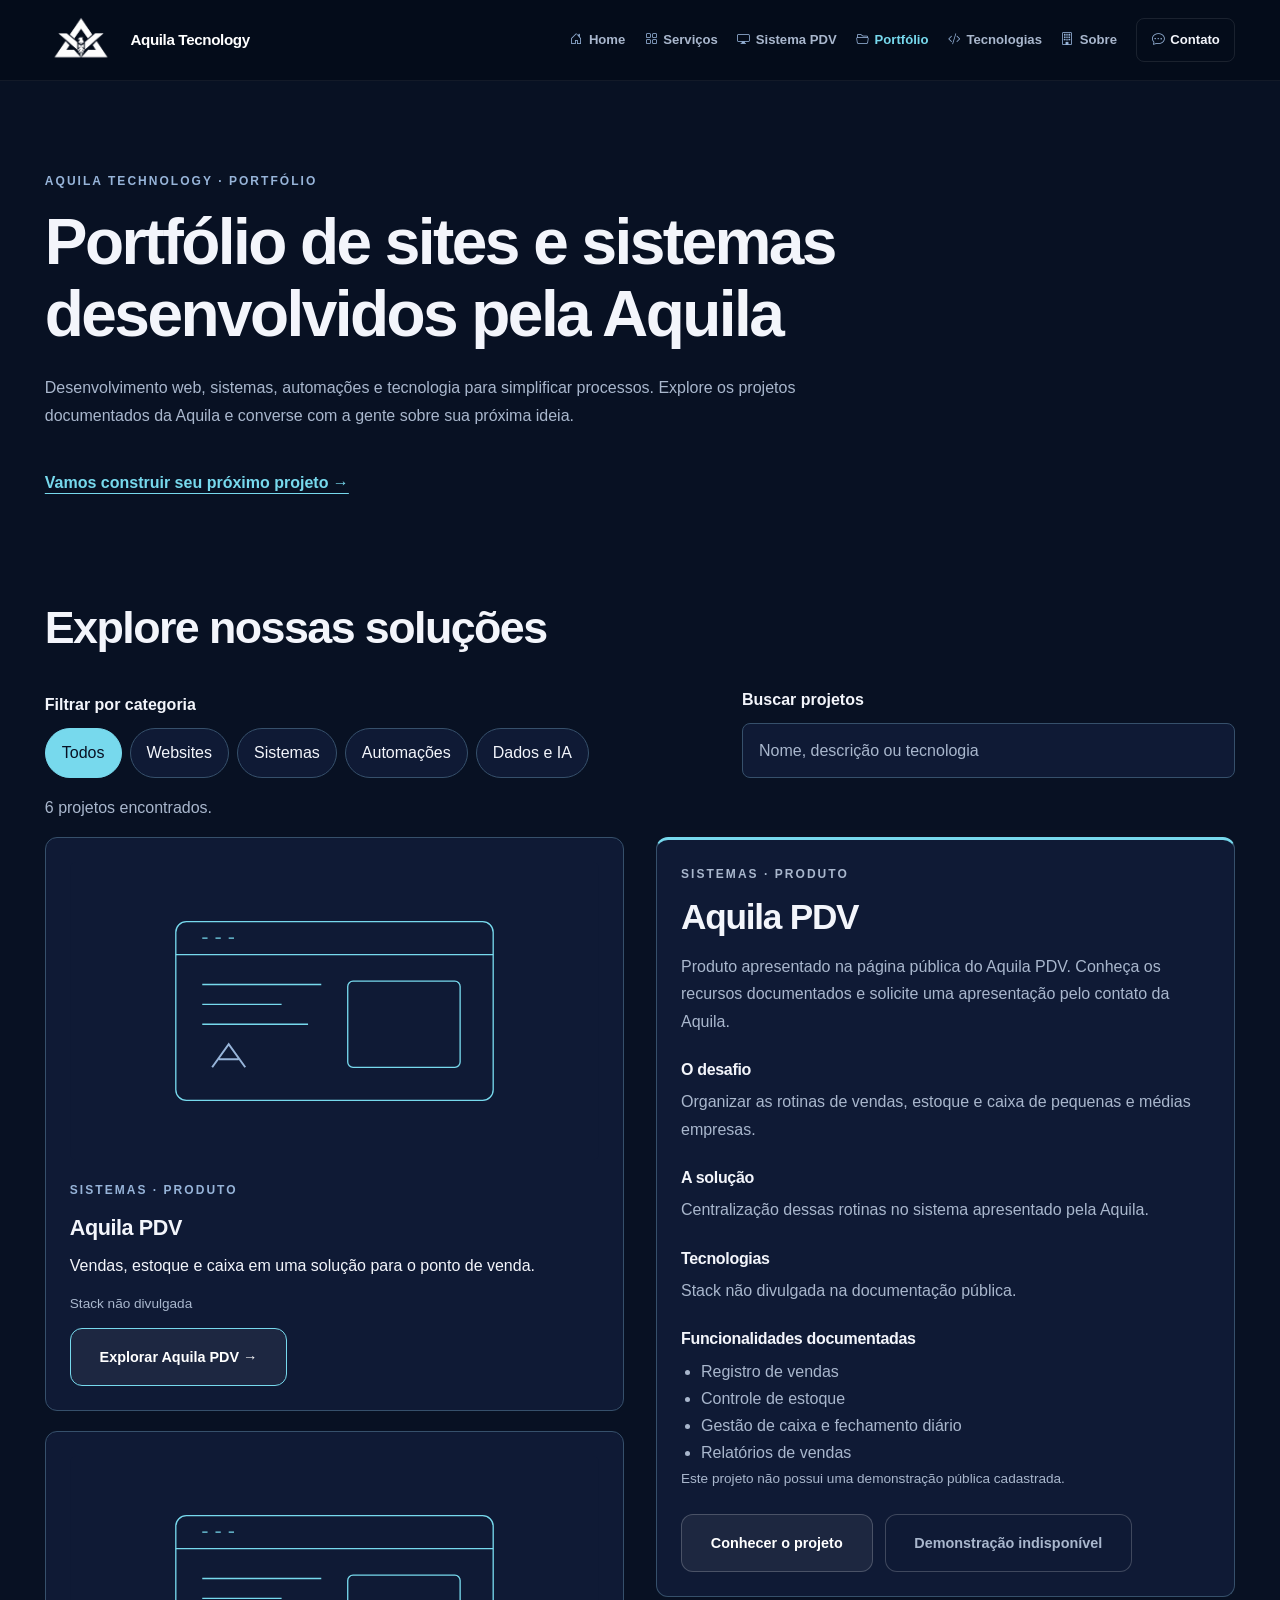
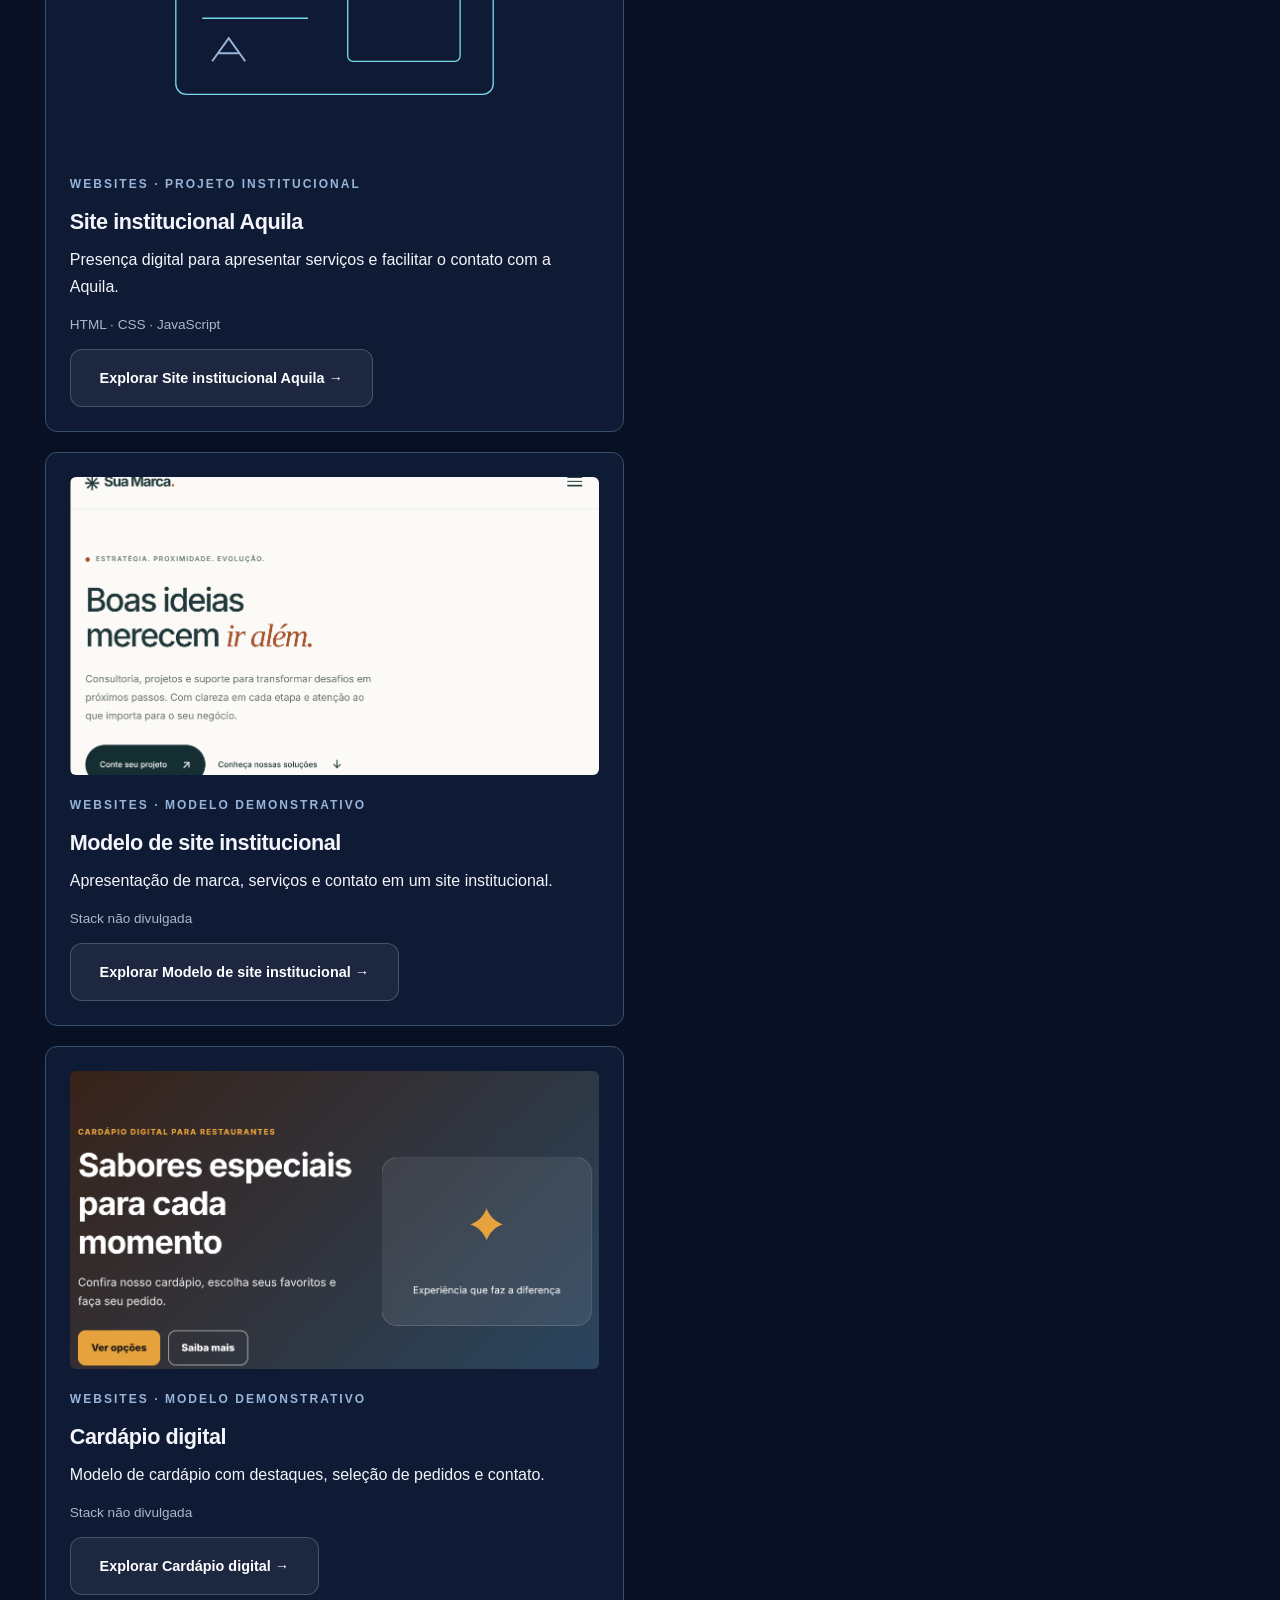
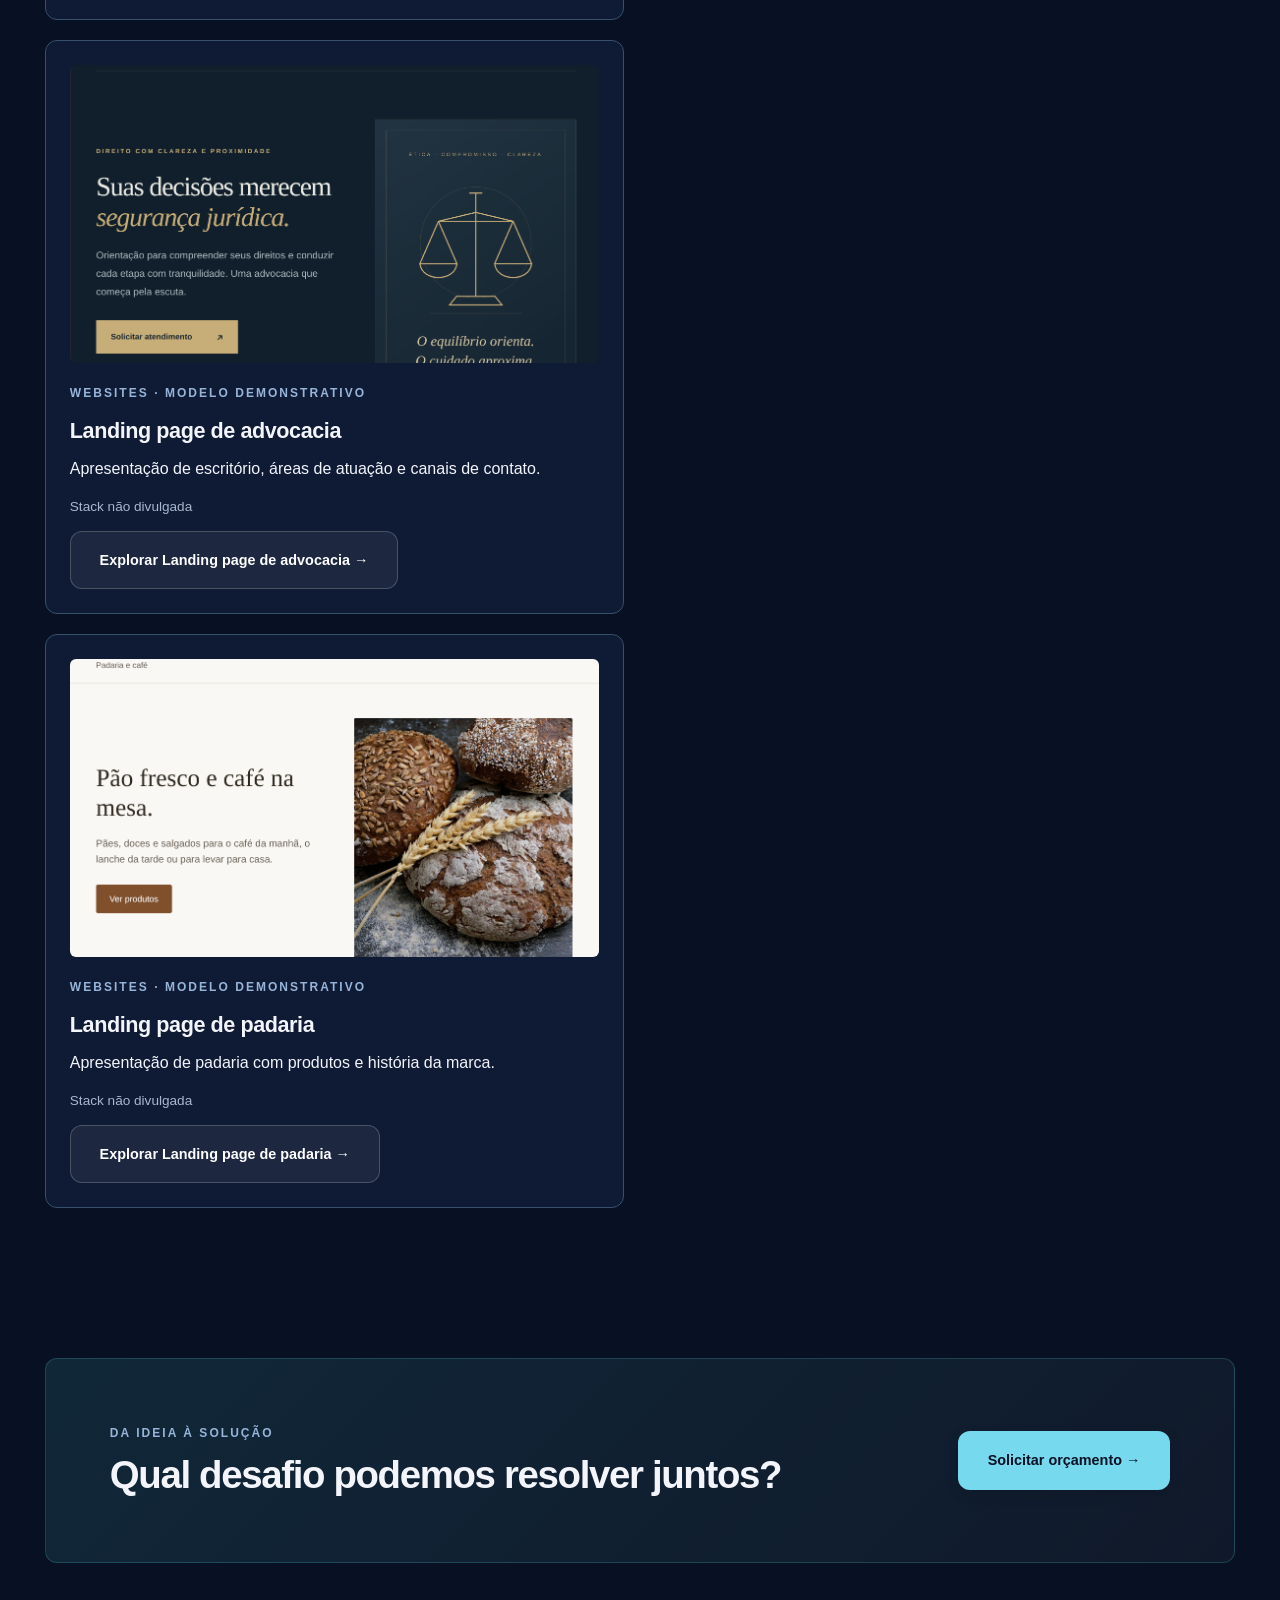
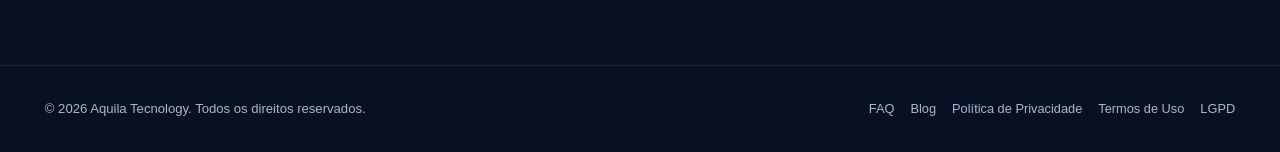
==== portfolio/index.html @ de7b7b1e "Adiciona portfólio com galerias, segurança e SEO" ====
<!DOCTYPE html>
<html lang="pt-br">
  <head>
    <meta http-equiv="Content-Security-Policy" content="default-src 'self'; script-src 'self' ; style-src 'self' https://fonts.googleapis.com https://cdn.jsdelivr.net; font-src 'self' https://fonts.gstatic.com https://cdn.jsdelivr.net; img-src 'self'; connect-src 'self'; object-src 'none'; base-uri 'none'; form-action 'none'; frame-src 'none'" />
    <meta name="referrer" content="strict-origin-when-cross-origin" />
    <meta charset="UTF-8" />
    <meta name="viewport" content="width=device-width, initial-scale=1.0" />
    <meta
      name="description"
      content="Explore projetos da Aquila em desenvolvimento web e sistemas. Conheça soluções documentadas e solicite seu orçamento."
    />
    <meta name="theme-color" content="#081123" />
    <meta property="og:type" content="website" />
    <meta property="og:locale" content="pt_BR" />
    <meta property="og:title" content="Portfólio de Sites e Sistemas | Aquila Tecnology" />
    <meta property="og:description" content="Projetos e soluções digitais da Aquila Technology." />
    <meta property="og:image" content="https://www.aquilatechnology.com.br/src/img/logo/logo-branco.png" />
    <title>Portfólio de Sites e Sistemas | Aquila Tecnology</title>
    <link rel="icon" type="image/png" href="/src/img/logo/favicon.png" />
    <link rel="preconnect" href="https://fonts.googleapis.com">
    <link rel="preconnect" href="https://fonts.gstatic.com" crossorigin>
    <link href="https://fonts.googleapis.com/css2?family=Inter:wght@400;500;600;700;800&display=swap" rel="stylesheet">
    <link rel="stylesheet" href="/styles.css" />
    <link rel="stylesheet" href="https://cdn.jsdelivr.net/npm/bootstrap-icons@1.11.3/font/bootstrap-icons.css" />
    <link rel="stylesheet" href="/src/portfolio.css" />
    <link rel="canonical" href="https://www.aquilatechnology.com.br/portfolio/" />
    <meta property="og:url" content="https://www.aquilatechnology.com.br/portfolio/" />
  </head>
  <body>
    <a class="skip-link" href="#conteudo">Pular para o conteúdo</a>
    <header>
      <div class="navbar container">
        <a class="brand" href="/index.html" aria-label="Aquila Tecnology — início">
          <img src="/src/img/logo/logo-branco.png" alt="Logo Aquila Tecnology" />
          <span>Aquila Tecnology</span>
        </a>

        <button class="menu-toggle" type="button" aria-expanded="false" aria-controls="main-navigation" aria-label="Abrir menu">
          <i class="bi bi-list" aria-hidden="true"></i>
        </button>
        <nav id="main-navigation" class="nav-links" aria-label="Navegação principal">
          <a href="/index.html"><i class="bi bi-house-door" aria-hidden="true"></i> Home</a>
          <a href="/index.html#servicos"><i class="bi bi-grid" aria-hidden="true"></i> Serviços</a>
          <a href="/index.html#pdv"><i class="bi bi-display" aria-hidden="true"></i> Sistema PDV</a>
          <a href="/portfolio/" aria-current="page"><i class="bi bi-folder2-open" aria-hidden="true"></i> Portfólio</a>
          <a href="/index.html#tecnologias"><i class="bi bi-code-slash" aria-hidden="true"></i> Tecnologias</a>
          <a href="/index.html#sobre"><i class="bi bi-building" aria-hidden="true"></i> Sobre</a>
          <a href="/index.html#contato"><i class="bi bi-chat-dots" aria-hidden="true"></i> Contato</a>
        </nav>
      </div>
    </header>


    <main id="conteudo" class="portfolio-page">
      <section class="portfolio-hero container">
        <p class="eyebrow">Aquila Technology · Portfólio</p>
        <h1>Portfólio de sites e sistemas desenvolvidos pela Aquila</h1>
        <p>Desenvolvimento web, sistemas, automações e tecnologia para simplificar processos. Explore os projetos documentados da Aquila e converse com a gente sobre sua próxima ideia.</p>
        <a href="/index.html#contato" class="text-link">Vamos construir seu próximo projeto →</a>
      </section>
      <section class="portfolio-explorer container" aria-labelledby="explore-title">
        <h2 id="explore-title">Explore nossas soluções</h2>
        <div class="portfolio-tools" id="portfolio-tools" hidden>
          <fieldset><legend>Filtrar por categoria</legend><div class="portfolio-filters" id="filters"></div></fieldset>
          <div class="portfolio-search"><label for="project-search">Buscar projetos</label><input id="project-search" type="search" placeholder="Nome, descrição ou tecnologia" autocomplete="off" /></div>
        </div>
        <p id="portfolio-status" role="status" aria-live="polite">Carregando projetos…</p>
        <button id="retry-projects" class="btn btn-secondary" type="button" hidden>Tentar novamente</button>
        <div class="portfolio-layout">
          <div id="project-list" class="portfolio-grid" aria-label="Projetos">
            <article class="portfolio-card"><img src="/src/img/portfolio-placeholder.svg" alt="Ilustração de interface digital da Aquila" width="800" height="450" loading="lazy" /><h3>Aquila PDV</h3><p>Vendas, estoque e caixa em uma solução para o ponto de venda.</p><a class="text-link" href="/index.html#contato">Solicitar um projeto semelhante</a></article>
            <article class="portfolio-card"><img src="/src/img/portfolio-placeholder.svg" alt="Ilustração de interface digital da Aquila" width="800" height="450" loading="lazy" /><h3>Site institucional Aquila</h3><p>Presença digital para apresentar serviços e facilitar o contato com a Aquila.</p><a class="text-link" href="/index.html#contato">Solicitar um projeto semelhante</a></article>
            <article class="portfolio-card"><img src="/portfolio/img/Site%20Institucional/Captura%20de%20tela%20de%202026-10-22%2022-46-23.png" alt="Modelo de site institucional — captura 1" width="800" height="450" loading="lazy" /><h3>Modelo de site institucional</h3><p>Apresentação de marca, serviços e contato em um site institucional.</p><a class="text-link" href="/index.html#contato">Solicitar um projeto semelhante</a></article>
            <article class="portfolio-card"><img src="/portfolio/img/Cardapio%20digital/Captura%20de%20tela%20de%202026-10-22%2022-35-24.png" alt="Cardápio digital — captura 1" width="800" height="450" loading="lazy" /><h3>Cardápio digital</h3><p>Modelo de cardápio com destaques, seleção de pedidos e contato.</p><a class="text-link" href="/index.html#contato">Solicitar um projeto semelhante</a></article>
            <article class="portfolio-card"><img src="/portfolio/img/landing-page/Advocacia/Captura%20de%20tela%20de%202026-10-22%2022-19-03.png" alt="Landing page de advocacia — captura 1" width="800" height="450" loading="lazy" /><h3>Landing page de advocacia</h3><p>Apresentação de escritório, áreas de atuação e canais de contato.</p><a class="text-link" href="/index.html#contato">Solicitar um projeto semelhante</a></article>
            <article class="portfolio-card"><img src="/portfolio/img/landing-page/Padaria/Captura%20de%20tela%20de%202026-10-22%2022-22-19.png" alt="Landing page de padaria — captura 1" width="800" height="450" loading="lazy" /><h3>Landing page de padaria</h3><p>Apresentação de padaria com produtos e história da marca.</p><a class="text-link" href="/index.html#contato">Solicitar um projeto semelhante</a></article>
          </div>
          <aside id="project-detail" class="portfolio-detail" aria-labelledby="detail-title" hidden></aside>
        </div>
        <noscript><p>Ative o JavaScript para usar busca e filtros. Você também pode conhecer o <a href="/pdv.html">Aquila PDV</a> e o <a href="/index.html">site institucional</a>.</p></noscript>
      </section>
      <section class="container"><div class="cta-box"><div><p class="eyebrow">Da ideia à solução</p><h2>Qual desafio podemos resolver juntos?</h2></div><a class="btn btn-primary" href="/index.html#contato">Solicitar orçamento →</a></div></section>
    </main>
    <footer>
      <div class="container footer-content">
        <p>© <span data-current-year>2026</span> Aquila Tecnology. Todos os direitos reservados.</p>
        <nav class="footer-links" aria-label="Informações legais e recursos">
          <a href="/FAQ.html">FAQ</a>
          <a href="/blog.html">Blog</a>
          <a href="/privacidade.html">Política de Privacidade</a>
          <a href="/termos.html">Termos de Uso</a>
          <a href="/lgpd.html">LGPD</a>
        </nav>
      </div>
    </footer>


    <script src="/src/js/main.js" defer></script>
    <script src="/src/js/portfolio-core.js" defer></script>
    <script src="/src/js/portfolio.js" defer></script>
  </body>
</html>
---- styles.css ----
:root {
  /* Cores e tokens visuais reutilizados em todo o site */
  --bg: #081123;
  --surface: #0f1a35;
  --surface-soft: #111d3b;
  --primary: #77d9ed;
  --secondary: #97b4d9;
  --text: #f3f5fb;
  --muted: #a9b7cd;
  --white: #ffffff;
  --border: rgba(255, 255, 255, 0.09);
  --success: #a5c9bb;
  --radius: 12px;
  --shadow: 0 8px 24px rgba(0, 0, 0, 0.12);
}

* {
  /* Normalização básica do modelo de caixa */
  box-sizing: border-box;
  margin: 0;
  padding: 0;
}

html {
  scroll-behavior: smooth;
  scroll-padding-top: 110px;
}

body {
  font-family: 'Inter', 'Segoe UI', Tahoma, Geneva, Verdana, sans-serif;
  color: var(--text);
  background: var(--bg);
  -webkit-font-smoothing: antialiased;
  min-height: 100vh;
  line-height: 1.7;
}

img {
  max-width: 100%;
  display: block;
}

a,
button {
  font: inherit;
}

:focus-visible { outline: 3px solid var(--primary); outline-offset: 4px; }

.skip-link {
  position: fixed; top: 0.7rem; left: 0.7rem; z-index: 100;
  padding: 0.7rem 1rem; border-radius: 8px;
  color: #081123; background: var(--primary); font-weight: 700;
  transform: translateY(-160%);
}
.skip-link:focus { transform: translateY(0); }

.container {
  /* Limita o conteúdo e mantém margens laterais responsivas */
  width: min(1200px, calc(100% - clamp(2.5rem, 7vw, 6rem)));
  margin: 0 auto;
}

header {
  /* Cabeçalho translúcido que permanece visível durante a rolagem */
  position: sticky;
  top: 0;
  z-index: 20;
  background: rgba(4, 12, 25, 0.78);
  backdrop-filter: blur(14px);
  border-bottom: 1px solid rgba(255, 255, 255, 0.06);
}

.navbar {
  display: flex;
  align-items: center;
  justify-content: space-between;
  padding: 1rem 0;
}

.brand {
  display: flex;
  align-items: center;
  gap: 0.85rem;
  color: var(--white);
  font-weight: 700;
  text-decoration: none;
}

.brand img {
  height: 48px;
  width: 72px;
  object-fit: contain;
}

.nav-links {
  display: flex;
  gap: clamp(0.8rem, 1.5vw, 1.35rem);
  font-size: 0.82rem;
  flex-wrap: wrap;
}

.nav-links a {
  color: var(--muted);
  text-decoration: none;
  font-weight: 600;
  position: relative;
  display: inline-flex;
  align-items: center;
  gap: 0.42rem;
  transition: color 0.25s ease;
}

.nav-links a i { color: var(--primary); font-size: 0.95em; }

.nav-links a::after {
  content: '';
  position: absolute;
  left: 0;
  right: 100%;
  bottom: -0.45rem;
  height: 2px;
  background: var(--primary);
  transition: right 0.25s ease;
}

.nav-links a:hover::after { right: 0; }

.nav-links a:hover {
  color: var(--white);
}

.menu-toggle {
  display: none; width: 44px; height: 44px;
  border: 1px solid var(--border); border-radius: 12px;
  color: var(--white); background: rgba(255, 255, 255, 0.05);
  cursor: pointer; font-size: 1.4rem;
}

.menu-toggle::before { content: '☰'; line-height: 1; }
.menu-toggle[aria-expanded="true"]::before { content: '×'; }
.menu-toggle i { display: none; }

.hero {
  /* Combina a imagem de fundo com camadas escuras para preservar a leitura */
  display: grid;
  grid-template-columns: 1fr;
  gap: 2rem;
  align-items: center;
  min-height: min(800px, 86svh);
  padding: 6rem 0 5rem;
  position: relative;
  isolation: isolate;
  background-image:
    linear-gradient(90deg, rgba(3, 10, 22, 0.96) 0%, rgba(3, 10, 22, 0.82) 48%, rgba(3, 10, 22, 0.32) 100%),
    linear-gradient(180deg, rgba(3, 10, 22, 0.1) 65%, #081123 100%),
    url('src/img/backgraund-img/Futuristic Data Display.png');
  background-size: cover;
  background-position: center;
}

.hero::after {
  content: '';
  position: absolute;
  inset: 0;
  z-index: -1;
  background: radial-gradient(circle at 72% 45%, rgba(91, 243, 255, 0.12), transparent 30%);
}

.internal-hero { min-height: 46vh; padding: clamp(4.5rem, 8vw, 7rem) 0; }

.hero-copy {
  display: flex;
  flex-direction: column;
  gap: 1.5rem;
}

.eyebrow {
  color: var(--primary);
  font-size: 0.85rem;
  font-weight: 700;
  letter-spacing: 0.17em;
  text-transform: uppercase;
}

.hero h1 {
  font-size: clamp(2.7rem, 5.3vw, 4.65rem);
  line-height: 1.1;
  letter-spacing: -0.045em;
  text-wrap: balance;
  max-width: 830px;
  color: var(--white);
}

.hero p {
  max-width: 600px;
  font-size: clamp(1rem, 1.4vw, 1.15rem);
  color: var(--muted);
}

.hero-actions {
  display: flex;
  gap: 1rem;
  flex-wrap: wrap;
}

.btn {
  display: inline-flex;
  align-items: center;
  justify-content: center;
  padding: 1rem 1.8rem;
  border-radius: var(--radius);
  text-decoration: none;
  font-weight: 700;
  gap: 0.6rem;
  transition: transform 0.25s ease, box-shadow 0.25s ease, background-color 0.25s ease;
}

.btn:hover {
  transform: translateY(-2px);
}

.btn-primary {
  background: var(--primary);
  color: #081123;
  box-shadow: 0 4px 14px rgba(0, 0, 0, 0.12);
}

.btn-secondary {
  border: 1px solid rgba(255, 255, 255, 0.16);
  color: var(--white);
  background: rgba(255, 255, 255, 0.06);
}

.btn-large {
  padding: 1.2rem 2rem;
}

section {
  padding: clamp(4.5rem, 8vw, 7rem) 0;
}

.section-light {
  background: rgba(255, 255, 255, 0.02);
}

/* Fundo neutro mantém a atenção nas tecnologias apresentadas. */
#tecnologias { background: #0c1729; }

.section-title {
  text-align: center;
  margin-bottom: clamp(2.5rem, 5vw, 4rem);
  max-width: 760px;
  margin-left: auto;
  margin-right: auto;
}

.section-title h2 {
  font-size: clamp(2rem, 3vw, 3rem);
  color: var(--white);
  margin: 1rem 0 0.75rem;
}

.section-title p {
  color: var(--muted);
  line-height: 1.8;
}

.cards {
  /* Grade dos serviços principais */
  display: grid;
  grid-template-columns: repeat(4, minmax(0, 1fr));
  gap: 1.5rem;
}

.card {
  background: rgba(255, 255, 255, 0.05);
  border: 1px solid rgba(255, 255, 255, 0.08);
  border-radius: var(--radius);
  padding: 1.8rem;
  box-shadow: 0 20px 40px rgba(0, 0, 0, 0.12);
  display: flex;
  flex-direction: column;
  gap: 1rem;
  min-height: 100%;
  transition: transform 0.35s ease, border-color 0.35s ease, box-shadow 0.35s ease, background 0.35s ease;
}

.card:hover,
.project-card:hover {
  /* Interação discreta compartilhada pelos cards */
  transform: translateY(-4px);
  border-color: rgba(91, 243, 255, 0.3);
  background: rgba(255, 255, 255, 0.075);
  box-shadow: var(--shadow);
}

.cards .card:nth-child(2), .project-grid .project-card:nth-child(2) { transition-delay: 70ms; }
.cards .card:nth-child(3), .project-grid .project-card:nth-child(3) { transition-delay: 140ms; }
.cards .card:nth-child(4), .project-grid .project-card:nth-child(4) { transition-delay: 210ms; }

.card-header {
  display: flex;
  align-items: center;
  gap: 0.85rem;
}

.card-icon {
  width: 48px;
  height: 48px;
  display: grid;
  place-items: center;
  color: var(--primary);
  font-size: 1.5rem;
  flex-shrink: 0;
}

.card h3 {
  color: var(--white);
  font-size: 1.2rem;
}

.card ul {
  list-style: none;
  padding-left: 0;
  display: grid;
  gap: 0.75rem;
}

.card li {
  color: var(--muted);
  position: relative;
  padding-left: 1.2rem;
}

.card li::before {
  content: '•';
  position: absolute;
  left: 0;
  color: var(--primary);
}

.tag {
  display: inline-block;
  margin-top: 0.5rem;
  padding: 0.2rem 0.6rem;
  border-radius: var(--radius);
  background: rgba(91, 243, 255, 0.12);
  color: var(--primary);
  font-size: 0.85rem;
  font-weight: 700;
}

.tag-success {
  color: var(--success);
  background: rgba(98, 230, 167, 0.12);
  border: 1px solid rgba(98, 230, 167, 0.22);
}

.project-grid {
  display: grid;
  grid-template-columns: repeat(4, minmax(0, 1fr));
  gap: 1.5rem;
}

.project-card {
  background: rgba(255, 255, 255, 0.05);
  border: 1px solid rgba(255, 255, 255, 0.08);
  border-radius: var(--radius);
  padding: 1.8rem;
  transition: transform 0.35s ease, border-color 0.35s ease, box-shadow 0.35s ease, background 0.35s ease;
}

/* Apresentação do sistema PDV e composição das capturas de tela */
.pdv-section {
  overflow: hidden;
  background:
    radial-gradient(circle at 85% 50%, rgba(91, 243, 255, 0.12), transparent 30%),
    linear-gradient(180deg, #081123 0%, #0b1730 100%);
}

.pdv-layout {
  display: grid;
  grid-template-columns: 0.8fr 1.2fr;
  align-items: center;
  gap: clamp(3rem, 7vw, 7rem);
  min-height: 650px;
}

.pdv-copy h2 {
  margin: 0.8rem 0 1.2rem;
  font-size: clamp(2.25rem, 4vw, 3.6rem);
  line-height: 1.08;
}

.pdv-copy > p:not(.eyebrow) { color: var(--muted); }

.availability {
  display: inline-flex;
  align-items: center;
  gap: 0.55rem;
  margin-bottom: 1.3rem;
  padding: 0.45rem 0.8rem;
  border: 1px solid rgba(98, 230, 167, 0.28);
  border-radius: var(--radius);
  color: var(--success);
  background: rgba(98, 230, 167, 0.08);
  font-size: 0.78rem;
  font-weight: 700;
  letter-spacing: 0.05em;
  text-transform: uppercase;
}

.availability span {
  width: 7px;
  height: 7px;
  border-radius: 50%;
  background: var(--success);
  box-shadow: 0 0 0 5px rgba(98, 230, 167, 0.1);
}

.pdv-benefits {
  display: grid;
  gap: 0.8rem;
  margin: 1.6rem 0 2rem;
  list-style: none;
  color: #d8e2f2;
}

.pdv-benefits i { margin-right: 0.65rem; color: var(--primary); }

.text-link {
  display: inline-flex; width: fit-content; margin-top: 1rem;
  color: var(--primary); font-weight: 700; text-underline-offset: 0.3rem;
}

.pdv-showcase {
  position: relative;
  min-height: 500px;
  perspective: 1200px;
}

.pdv-window {
  overflow: hidden;
  position: absolute;
  border: 1px solid rgba(255, 255, 255, 0.13);
  border-radius: 16px;
  background: #111b2d;
  box-shadow: 0 35px 80px rgba(0, 0, 0, 0.45);
}

.pdv-window-main { width: 93%; top: 3%; right: -3%; transform: rotateY(-5deg) rotateX(2deg); }
.pdv-window-secondary { width: 46%; left: -4%; bottom: 1%; transform: rotateY(7deg) translateZ(30px); }

.window-bar {
  height: 28px;
  display: flex;
  align-items: center;
  gap: 5px;
  padding: 0 10px;
  background: #111a2b;
}

.window-bar span { width: 7px; height: 7px; border-radius: 50%; background: #334057; }
.window-bar span:first-child { background: #ff6b6b; }
.window-bar span:nth-child(2) { background: #ffd166; }
.window-bar span:nth-child(3) { background: #62e6a7; }
.pdv-window img { width: 100%; height: auto; }

.reveal {
  /* O conteúdo permanece legível se o JavaScript não estiver disponível. */
  opacity: 1;
}

.reveal.is-pending {
  opacity: 0;
  transform: translateY(24px);
  transition: opacity 0.7s ease, transform 0.7s cubic-bezier(.2,.7,.2,1);
}

.reveal.is-visible { opacity: 1; transform: translateY(0); }

.project-icon {
  display: inline-grid;
  place-items: center;
  width: 40px;
  height: 40px;
  margin-bottom: 1rem;
  color: var(--primary);
  font-size: 1.45rem;
}

.project-card h3 {
  color: var(--white);
  margin-bottom: 0.75rem;
}

.project-card p {
  color: var(--muted);
  line-height: 1.75;
}

.tech-grid {
  display: grid;
  grid-template-columns: repeat(4, minmax(0, 1fr));
  gap: 1rem;
}

.tech-grid span {
  display: flex;
  align-items: center;
  justify-content: center;
  gap: 0.6rem;
  padding: 1rem 1.2rem;
  border-radius: 14px;
  background: rgba(255, 255, 255, 0.05);
  border: 1px solid rgba(255, 255, 255, 0.08);
  color: var(--white);
  text-align: center;
  font-weight: 600;
}

.tech-item {
  display: inline-flex;
  align-items: center;
  gap: 0.6rem;
  justify-content: center;
}

.tech-item i {
  font-size: 1.15rem;
  color: var(--primary);
}

.about-section {
  display: grid;
  grid-template-columns: 1fr;
  gap: 2rem;
  align-items: center;
}

.about-copy h2 {
  font-size: clamp(2rem, 3vw, 3rem);
  color: var(--white);
  margin: 1rem 0 1rem;
}

.about-copy p {
  color: var(--muted);
  max-width: 680px;
  line-height: 1.8;
}

.contact-section {
  display: grid;
  gap: 1.8rem;
  padding: 3rem 0;
}

/* Estilos para o formulário de solicitação de orçamento */
.contact-form {
  display: flex;
  flex-direction: column;
  gap: 0.75rem;
  margin-top: 1rem;
}

.contact-form .form-row {
  display: flex;
  gap: 0.75rem;
}

.form-field { display: grid; width: 100%; gap: 0.4rem; }
.form-field label { color: #dce7f7; font-size: 0.9rem; font-weight: 600; }

.contact-form input[type="text"],
.contact-form input[type="email"],
.contact-form textarea {
  width: 100%;
  padding: 0.85rem 1rem;
  border-radius: 12px;
  background: rgba(255, 255, 255, 0.03);
  border: 1px solid rgba(255, 255, 255, 0.06);
  color: var(--white);
  font-weight: 600;
}

.contact-form textarea { min-height: 140px; resize: vertical; }

.contact-form input:focus, .contact-form textarea:focus {
  outline: none;
  box-shadow: 0 6px 20px rgba(27, 195, 255, 0.12);
  border-color: rgba(91, 243, 255, 0.6);
}

.contact-form .btn {
  align-self: stretch;
  padding: 1rem 1.2rem;
  border-radius: var(--radius);
}

.contact-form .btn-primary {
  background: var(--primary);
  color: #081123;
  box-shadow: 0 14px 30px rgba(27, 195, 255, 0.14);
}

@media (max-width: 680px) {
  .contact-form .form-row { flex-direction: column; }
}

.contact-grid {
  display: grid;
  grid-template-columns: repeat(2, minmax(0, 1fr));
  gap: 1rem;
}

.contact-item {
  background: rgba(255, 255, 255, 0.05);
  border: 1px solid rgba(255, 255, 255, 0.08);
  border-radius: var(--radius);
  padding: 1.4rem;
  display: grid;
  gap: 0.5rem;
}

.contact-icon {
  width: 36px;
  height: 36px;
  display: inline-grid;
  place-items: center;
  color: var(--primary);
  font-size: 1.2rem;
}

.contact-item strong {
  display: block;
  color: var(--white);
  margin-bottom: 0.5rem;
}

.contact-item a {
  color: var(--primary);
  text-decoration: none;
}

footer {
  padding: 2rem 0 2.5rem;
}

.footer-content {
  display: flex;
  justify-content: space-between;
  align-items: center;
  gap: 1rem;
  color: var(--muted);
}

.footer-links {
  display: flex;
  flex-wrap: wrap;
  gap: 1rem;
  justify-content: flex-end;
}

.footer-links a {
  color: var(--muted);
  text-decoration: none;
  font-size: 0.95rem;
}

.footer-links a:hover {
  color: var(--white);
}

/* Página dedicada ao Aquila PDV */
.product-hero {
  padding: clamp(5rem, 8vw, 8rem) 0;
  background: radial-gradient(circle at 78% 25%, rgba(91, 243, 255, 0.16), transparent 30%), linear-gradient(145deg, #06101f, #0b1932);
  overflow: hidden;
}

.product-hero-grid { display: grid; grid-template-columns: minmax(0, 0.9fr) minmax(0, 1.1fr); align-items: center; gap: clamp(2.5rem, 6vw, 6rem); }
.product-copy h1 { max-width: 680px; margin: 0.8rem 0 1.3rem; color: var(--white); font-size: clamp(2.8rem, 5vw, 4.7rem); line-height: 1.03; }
.product-copy > p:not(.eyebrow) { max-width: 620px; color: var(--muted); font-size: 1.08rem; }
.product-copy .hero-actions { margin-top: 2rem; }

.product-preview {
  width: 100%; max-width: 720px; justify-self: end;
  padding: 0.7rem; border: 1px solid rgba(255, 255, 255, 0.14); border-radius: 22px;
  background: rgba(255, 255, 255, 0.05);
  box-shadow: 0 45px 90px rgba(0, 0, 0, 0.4), 0 0 80px rgba(91, 243, 255, 0.07);
  transform: perspective(1000px) rotateY(-4deg);
}
.product-preview img {
  width: 100%; height: auto; max-height: 520px;
  object-fit: contain; border-radius: 14px;
}

.feature-grid { display: grid; grid-template-columns: repeat(3, minmax(0, 1fr)); gap: 1rem; }
.feature-card { padding: 1.7rem; border: 1px solid var(--border); border-radius: var(--radius); background: rgba(255, 255, 255, 0.045); transition: transform 0.3s ease, border-color 0.3s ease; }
.feature-card:hover { transform: translateY(-5px); border-color: rgba(91, 243, 255, 0.3); }
.feature-card i { display: block; margin-bottom: 1rem; color: var(--primary); font-size: 1.7rem; }
.feature-card h3 { margin-bottom: 0.5rem; color: var(--white); }
.feature-card p { color: var(--muted); }

.gallery-section { background: #07101f; }
.product-gallery {
  display: grid; grid-template-columns: repeat(2, minmax(0, 1fr));
  gap: 1.5rem; max-width: 1080px; margin: 0 auto;
}
.gallery-card {
  overflow: hidden; min-width: 0;
  border: 1px solid var(--border); border-radius: var(--radius);
  background: #0f1a2d; box-shadow: 0 20px 50px rgba(0, 0, 0, 0.2);
}
.gallery-card img {
  width: 100%; height: clamp(260px, 31vw, 410px);
  padding: 0.65rem; object-fit: contain; object-position: center;
  background: #e9edf2; transition: transform 0.5s ease;
}
.gallery-card:hover img { transform: scale(1.025); }
.gallery-card figcaption { padding: 1rem 1.2rem; color: var(--white); font-weight: 700; }
.product-cta { padding-top: 0; }
.cta-box { display: flex; align-items: center; justify-content: space-between; gap: 2rem; padding: clamp(2rem, 5vw, 4rem); border: 1px solid rgba(91, 243, 255, 0.18); border-radius: var(--radius); background: linear-gradient(135deg, rgba(91, 243, 255, 0.1), rgba(255, 255, 255, 0.035)); }
.cta-box h2 { max-width: 700px; margin-top: 0.6rem; font-size: clamp(1.8rem, 3vw, 2.8rem); line-height: 1.15; }

@media (max-width: 1024px) {
  /* Ajustes para tablets e telas intermediárias */
  .cards,
  .project-grid,
  .tech-grid,
  .contact-grid {
    grid-template-columns: repeat(2, minmax(0, 1fr));
  }

  .pdv-layout { grid-template-columns: 1fr; gap: 2rem; }
  .pdv-copy { max-width: 700px; }
  .pdv-showcase { min-height: 540px; }
  .product-hero-grid { grid-template-columns: minmax(0, 1fr); }
  .product-copy, .product-preview { min-width: 0; }
  .product-preview { max-width: 760px; justify-self: center; transform: none; }
  .feature-grid { grid-template-columns: repeat(2, minmax(0, 1fr)); }
}

.contact-form input:invalid:not(:placeholder-shown),
.contact-form textarea:invalid:not(:placeholder-shown) { border-color: rgba(255, 107, 107, 0.65); }
.form-status { min-height: 1.6rem; font-size: 0.92rem; font-weight: 600; }
.form-status.is-error { color: #ff9393; }
.form-status.is-success { color: var(--success); }

@media (max-width: 680px) {
  /* Layout compacto para celulares */
  .navbar {
    position: relative;
  }

  .menu-toggle { display: grid; place-items: center; }

  .nav-links {
    display: none; position: absolute; top: calc(100% + 0.75rem); left: 0; right: 0;
    flex-direction: column; gap: 0; padding: 0.6rem;
    border: 1px solid var(--border); border-radius: 16px;
    background: rgba(4, 12, 25, 0.98); box-shadow: 0 20px 50px rgba(0, 0, 0, 0.4);
  }

  .nav-links.is-open { display: flex; }
  .nav-links a { padding: 0.8rem; }
  .nav-links a::after { display: none; }

  .hero h1 {
    font-size: 2.65rem;
  }

  .cards,
  .project-grid,
  .tech-grid,
  .contact-grid {
    grid-template-columns: 1fr;
  }

  .hero { min-height: 82vh; background-position: 60% center; }
  .brand img { width: 58px; height: 38px; }
  .pdv-layout { min-height: auto; }
  .pdv-showcase { min-height: 330px; }
  .pdv-window-main { width: 100%; right: 0; }
  .pdv-window-secondary { width: 52%; left: 0; }
  .footer-content { flex-direction: column; text-align: center; }
  .footer-links { justify-content: center; }
  .feature-grid, .product-gallery { grid-template-columns: 1fr; }
  .product-hero { padding-top: 4rem; }
  .product-copy h1 { font-size: 2.65rem; }
  .product-preview { padding: 0.4rem; border-radius: 16px; }
  .product-preview img { max-height: none; border-radius: 11px; }
  .gallery-card { border-radius: 14px; }
  .gallery-card img { height: auto; min-height: 0; padding: 0.35rem; }
  .gallery-card:hover img { transform: none; }
  .cta-box { flex-direction: column; align-items: flex-start; }
}

/* Mantém a navegação compacta também em tablets e celulares na horizontal. */
@media (min-width: 681px) and (max-width: 1100px) {
  .navbar { position: relative; }
  .menu-toggle { display: grid; place-items: center; }
  .nav-links {
    display: none; position: absolute; top: calc(100% + 0.75rem); left: 0; right: 0;
    flex-direction: column; gap: 0; padding: 0.6rem;
    border: 1px solid var(--border); border-radius: 16px;
    background: rgba(4, 12, 25, 0.98); box-shadow: 0 20px 50px rgba(0, 0, 0, 0.4);
  }
  .nav-links.is-open { display: flex; }
  .nav-links a { padding: 0.8rem; }
  .nav-links a::after { display: none; }
}

@media (prefers-reduced-motion: reduce) {
  /* Respeita a preferência de acessibilidade por menos movimento */
  html { scroll-behavior: auto; }
  *, *::before, *::after { animation-duration: 0.01ms !important; animation-iteration-count: 1 !important; transition-duration: 0.01ms !important; }
  .reveal { opacity: 1; transform: none; }
}

/* Hierarquia e superfícies compartilhadas entre todas as páginas. */
h1, h2, h3 { text-wrap: balance; }
h2 { font-size: clamp(2rem, 3.5vw, 3rem); line-height: 1.18; letter-spacing: -0.035em; }
h3 { line-height: 1.35; letter-spacing: -0.02em; }
.section-title .eyebrow, .about-copy .eyebrow { color: var(--secondary); }
.eyebrow { color: var(--secondary); font-size: 0.75rem; }
.navbar { gap: 1.5rem; }
.brand { flex-shrink: 0; font-size: 0.95rem; letter-spacing: -0.025em; }
.nav-links { align-items: center; }
.nav-links a i, .card-icon, .project-icon, .tech-item i, .contact-icon, .feature-card i { color: var(--secondary); }
.nav-links a:last-child { padding: 0.6rem 0.9rem; border: 1px solid var(--border); border-radius: 8px; color: var(--text); }
.btn { min-height: 50px; border: 1px solid transparent; cursor: pointer; font-size: 0.9rem; }
.btn-primary:hover { background: #a2e7f3; box-shadow: var(--shadow); }
.btn-secondary { border-color: rgba(255, 255, 255, 0.2); }
.btn-secondary:hover { background: rgba(255, 255, 255, 0.1); }
.card, .project-card, .contact-item { background: #101c30; box-shadow: var(--shadow); }
.card-header { align-items: flex-start; }
.card h3 { font-size: 1.1rem; }
.card li { font-size: 0.9rem; }
.card li::before { color: var(--secondary); }
.card-icon { font-size: 1.4rem; }
.pdv-copy .text-link { display: flex; font-size: 0.88rem; }
.pdv-layout > *, .contact-section > *, .contact-item { min-width: 0; }
.contact-section { padding-block: 0; gap: 2.5rem; }
.contact-section > div:first-child { max-width: 680px; }
.contact-section h2 { margin: 0.9rem 0 1rem; }
.contact-section > div > p:not(.eyebrow) { color: var(--muted); }
.contact-item a { overflow-wrap: anywhere; font-size: 0.9rem; }
.contact-form { padding: clamp(1.25rem, 3vw, 2.5rem); border: 1px solid var(--border); border-radius: var(--radius); background: #101c30; gap: 1.25rem; }
.contact-form .form-row { gap: 1.25rem; }
.contact-form input, .contact-form textarea { font: inherit; transition: border-color 180ms ease, box-shadow 180ms ease; }
.contact-form input::placeholder, .contact-form textarea::placeholder { color: #8f9eb5; opacity: 1; font-weight: 400; }
.contact-form .btn { align-self: flex-start; box-shadow: none; }
footer { border-top: 1px solid var(--border); padding-block: 2rem; font-size: 0.82rem; }
.footer-links a { font-size: 0.8rem; }
.faq-item { max-width: 850px; margin-inline: auto; padding: 2rem 0; border-bottom: 1px solid var(--border); }
.faq-item h3 { margin-bottom: 0.85rem; font-size: 1.2rem; }
.faq-item p, .faq-item ul { color: var(--muted); }
.faq-item p + p, .faq-item ul { margin-top: 0.75rem; }
.faq-item ul { padding-left: 1.4rem; }
.faq-item a { color: var(--primary); overflow-wrap: anywhere; }
@media (max-width: 680px) {
  .hero { min-height: auto; padding-block: 4.5rem; }
  .hero h1, .product-copy h1 { font-size: clamp(2.15rem, 9vw, 2.8rem); }
  .hero-actions { flex-direction: column; align-items: stretch; }
  .hero-actions .btn, .contact-form .btn { width: 100%; }
  .pdv-copy h2 { font-size: 2rem; }
  .pdv-showcase { min-height: clamp(250px, 70vw, 440px); }
  .tech-grid { grid-template-columns: repeat(2, minmax(0, 1fr)); gap: 0.75rem; }
  .tech-grid span { padding: 0.85rem 0.5rem; font-size: 0.88rem; }
  .internal-hero { min-height: auto; }
}
---- src/portfolio.css ----
.portfolio-page { --portfolio-outline: #36506b; }
.portfolio-page [hidden] { display: none !important; }
.portfolio-hero { padding-block: clamp(3rem, 7vw, 6rem); }
.portfolio-hero h1 { max-width: 960px; margin-block: 1rem 1.5rem; font-size: clamp(2.15rem, 5vw, 4rem); line-height: 1.12; letter-spacing: -.04em; }
.portfolio-hero > p:not(.eyebrow) { max-width: 760px; color: var(--muted); margin-bottom: 1.5rem; }
.portfolio-explorer { padding-block: 1rem 3rem; }
.portfolio-tools { display: flex; flex-wrap: wrap; align-items: end; gap: 1.5rem; margin-block: 2rem 1rem; }
.portfolio-tools fieldset { border: 0; flex: 1 1 420px; min-width: 0; }
.portfolio-tools legend, .portfolio-search label { display: block; margin-bottom: .6rem; font-weight: 600; }
.portfolio-filters { display: flex; flex-wrap: wrap; gap: .5rem; }
.portfolio-filters button { border: 1px solid var(--portfolio-outline); background: var(--surface); color: var(--text); padding: .65rem 1rem; border-radius: 30px; cursor: pointer; min-height: 44px; }
.portfolio-filters button[aria-pressed=true] { background: var(--primary); color: var(--bg); border-color: var(--primary); }
.portfolio-search { flex: 1 1 240px; }
.portfolio-search input { width: 100%; min-height: 48px; padding: .8rem 1rem; background: var(--surface); border: 1px solid var(--portfolio-outline); color: var(--text); border-radius: 8px; font: inherit; }
.portfolio-search input::placeholder { color: var(--muted); }
#portfolio-status { color: var(--muted); margin-block: 1rem; }
.portfolio-layout { display: grid; grid-template-columns: 1fr 1fr; align-items: start; gap: 2rem; }
.portfolio-grid { display: grid; gap: 1.25rem; }
.portfolio-card, .portfolio-detail { background: var(--surface); border: 1px solid var(--portfolio-outline); border-radius: var(--radius); padding: 1.5rem; min-width: 0; overflow-wrap: anywhere; }
.portfolio-card { transition: border-color .18s ease; }
.portfolio-card:hover { border-color: var(--primary); }
.portfolio-card img { width: 100%; height: auto; aspect-ratio: 16 / 9; object-fit: cover; border-radius: 6px; margin-bottom: 1.25rem; }
.portfolio-card h3 { font-size: 1.35rem; margin-bottom: .6rem; }
.portfolio-card p { margin-bottom: .8rem; }
.portfolio-detail { position: sticky; top: 120px; border-top: 3px solid var(--primary); }
.portfolio-detail h2 { font-size: clamp(1.6rem, 3vw, 2.2rem); margin-block: .7rem 1rem; }
.portfolio-detail h3 { font-size: 1rem; margin-block: 1.5rem .5rem; }
.portfolio-detail p, .portfolio-detail li { color: var(--muted); }
.portfolio-detail ul { padding-left: 1.25rem; }
.portfolio-note { font-size: .85rem; color: var(--muted); }
.portfolio-actions { display: flex; flex-wrap: wrap; gap: .75rem; margin-top: 1.5rem; }
.portfolio-page button[aria-pressed=true] { border-color: var(--primary); }
.portfolio-page button:disabled { cursor: default; color: var(--muted); background: var(--surface); opacity: 1; }
.nav-links a[aria-current=page] { color: var(--primary); }
@media (max-width: 850px) { .portfolio-layout { grid-template-columns: 1fr; } .portfolio-detail { position: static; } }
@media (prefers-reduced-motion: reduce) { .portfolio-card { transition: none; } }

.portfolio-gallery { display: grid; gap: 1rem; margin-block: 1rem; }
.portfolio-gallery a { display: block; }
.portfolio-gallery img { display: block; width: 100%; height: auto; border-radius: 6px; }
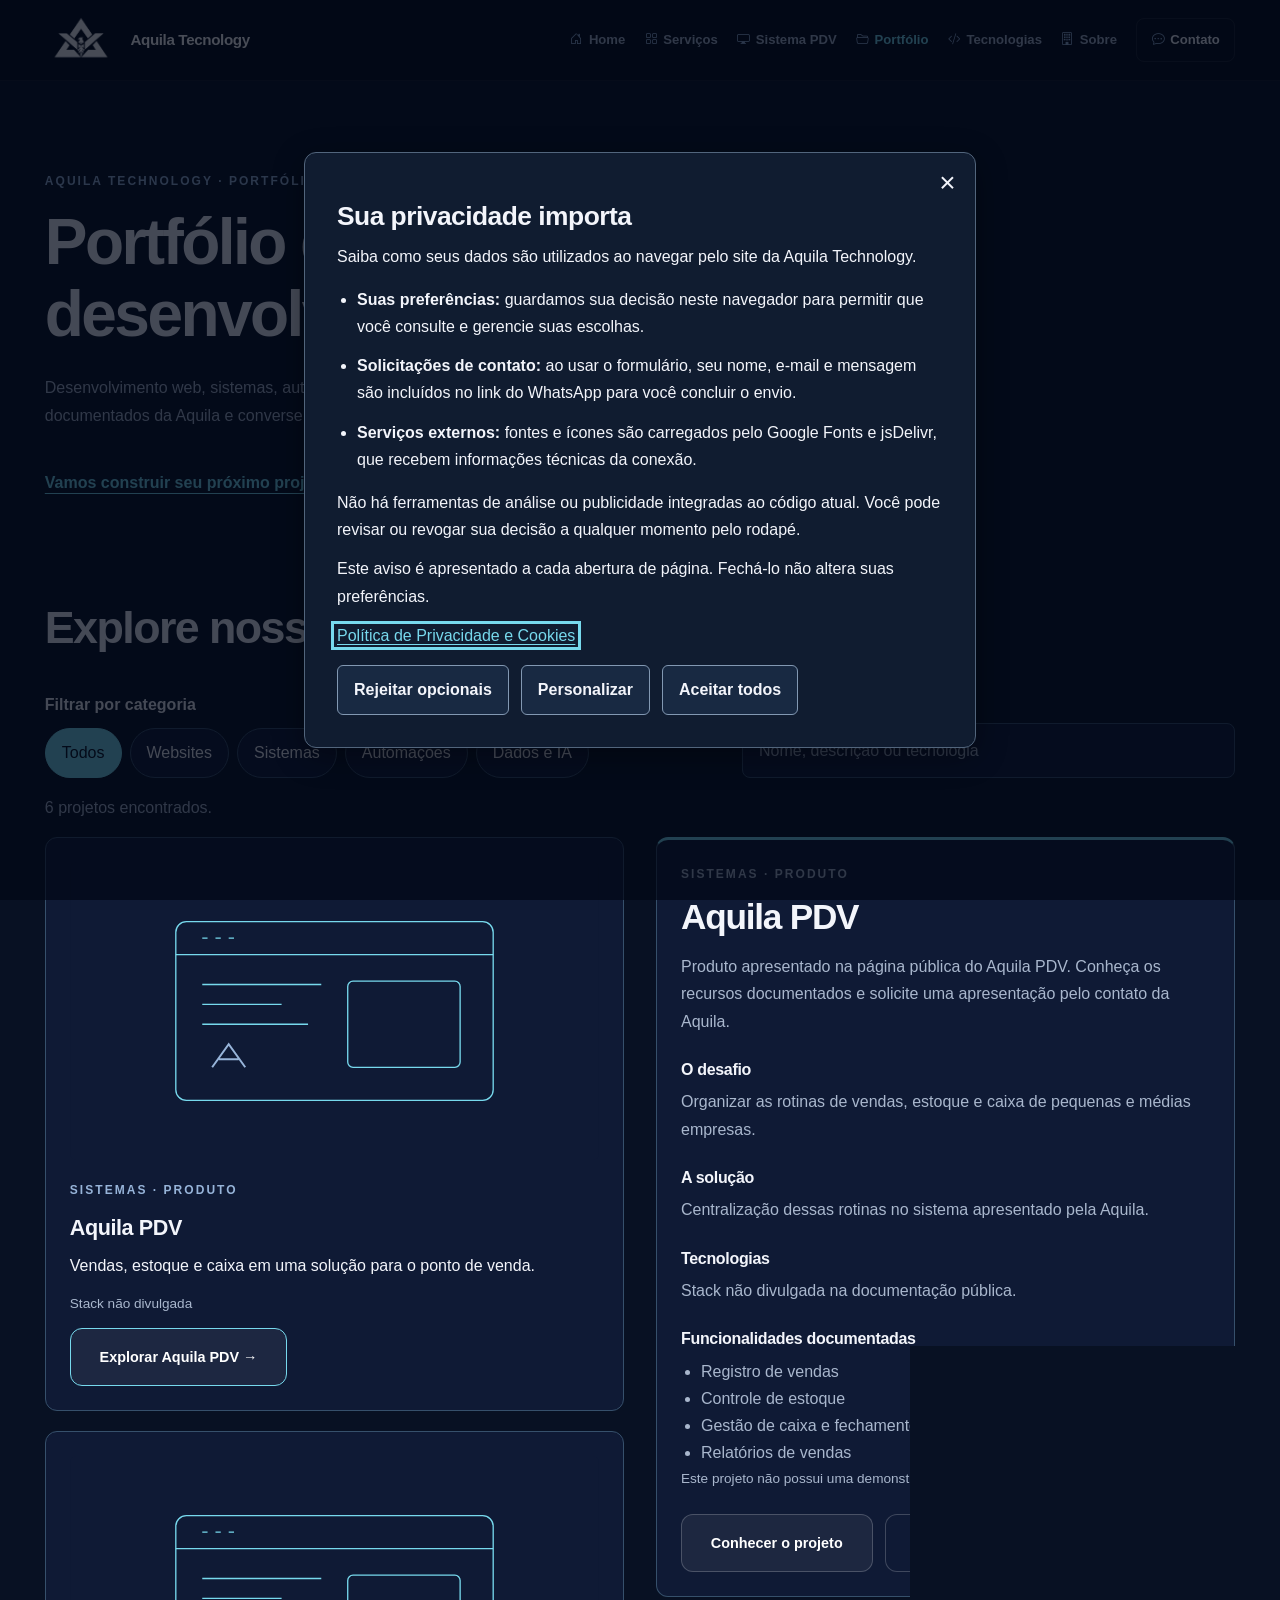
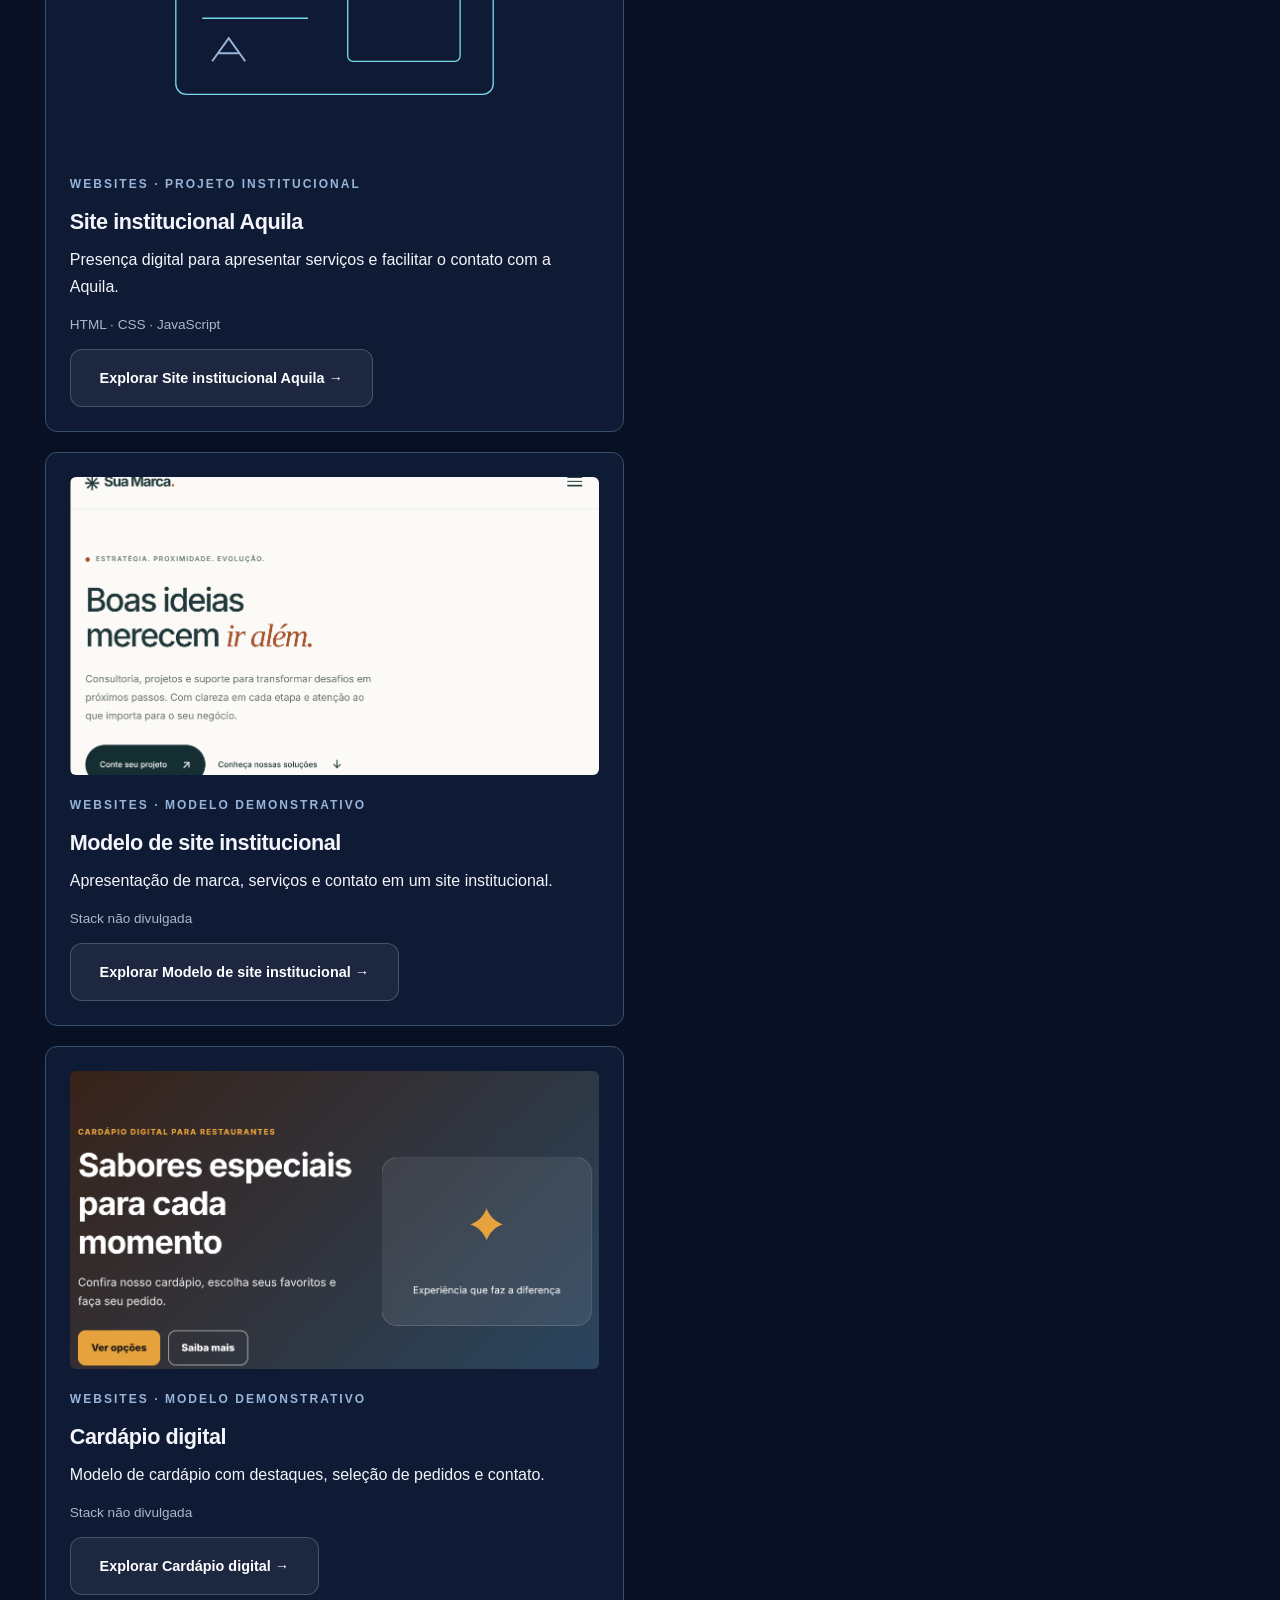
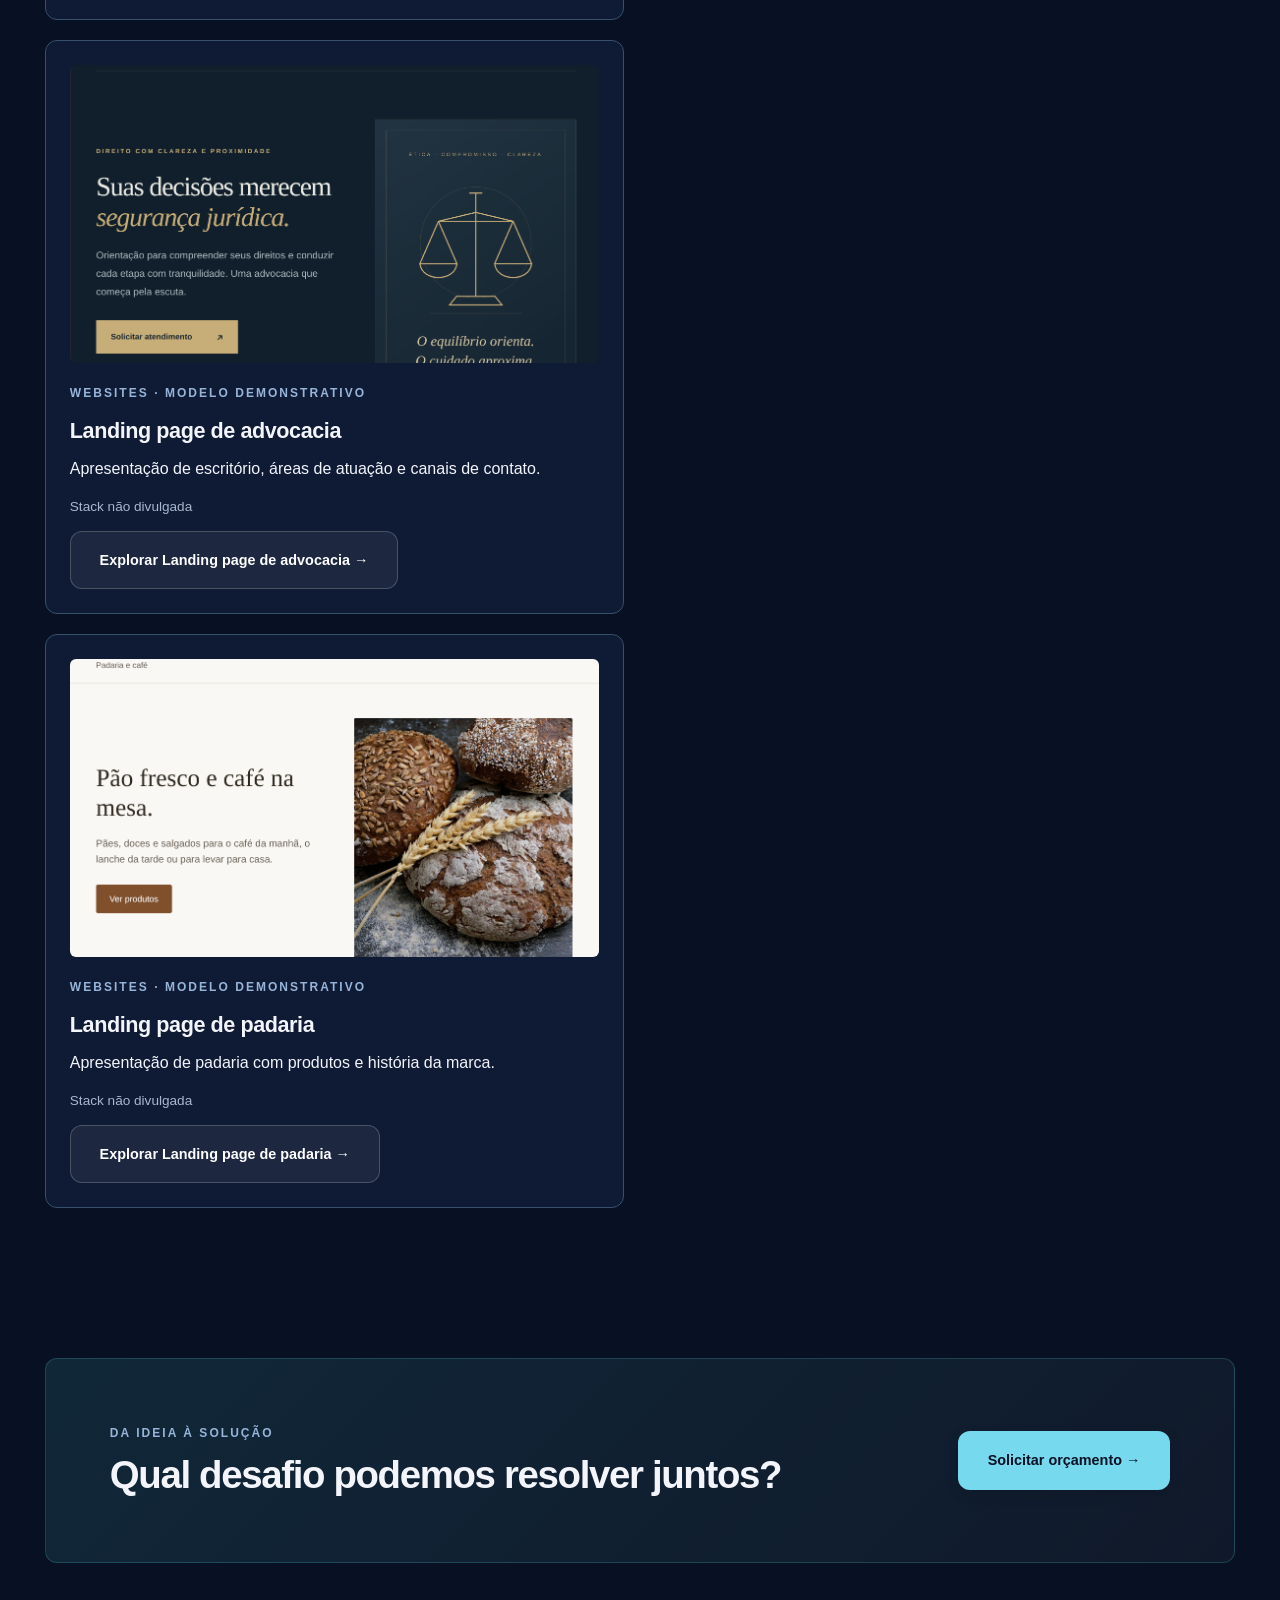
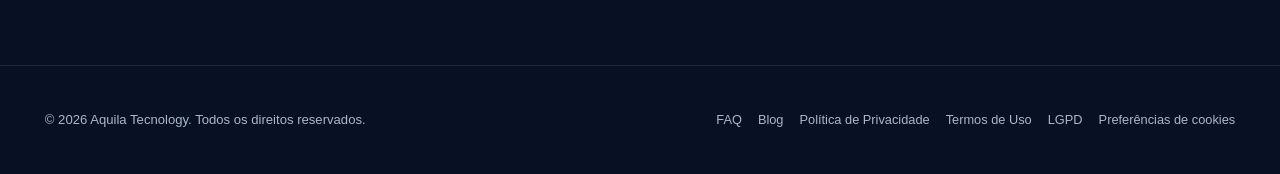
==== commit 3b9548ff: "chore: preserve audit and privacy implementation before corporate redesign" ====
--- a/portfolio/index.html
+++ b/portfolio/index.html
@@ -25,6 +25,7 @@
     <link rel="stylesheet" href="/src/portfolio.css" />
     <link rel="canonical" href="https://www.aquilatechnology.com.br/portfolio/" />
     <meta property="og:url" content="https://www.aquilatechnology.com.br/portfolio/" />
+    <link rel="stylesheet" href="/src/consent.css" />
   </head>
   <body>
     <a class="skip-link" href="#conteudo">Pular para o conteúdo</a>
@@ -90,13 +91,51 @@
           <a href="/privacidade.html">Política de Privacidade</a>
           <a href="/termos.html">Termos de Uso</a>
           <a href="/lgpd.html">LGPD</a>
+          <button type="button" class="cookie-settings" data-cookie-open>Preferências de cookies</button>
         </nav>
       </div>
+      <div class="container"><noscript><p>O gerenciamento de preferências requer JavaScript. Nenhum script opcional está integrado. <a href="/privacidade.html#cookies">Política de Cookies</a>.</p></noscript></div>
     </footer>
 
 
     <script src="/src/js/main.js" defer></script>
     <script src="/src/js/portfolio-core.js" defer></script>
     <script src="/src/js/portfolio.js" defer></script>
+
+    <dialog id="cookie-banner" class="cookie-banner" aria-labelledby="cookie-title" aria-describedby="cookie-description" hidden>
+      <h2 id="cookie-title">Sua privacidade importa</h2>
+      <p id="cookie-description">Saiba como seus dados são utilizados ao navegar pelo site da Aquila Technology.</p>
+      <ul class="cookie-data-details">
+        <li><strong>Suas preferências:</strong> guardamos sua decisão neste navegador para permitir que você consulte e gerencie suas escolhas.</li>
+        <li><strong>Solicitações de contato:</strong> ao usar o formulário, seu nome, e-mail e mensagem são incluídos no link do WhatsApp para você concluir o envio.</li>
+        <li><strong>Serviços externos:</strong> fontes e ícones são carregados pelo Google Fonts e jsDelivr, que recebem informações técnicas da conexão.</li>
+      </ul>
+      <p>Não há ferramentas de análise ou publicidade integradas ao código atual. Você pode revisar ou revogar sua decisão a qualquer momento pelo rodapé.</p>
+      <p>Este aviso é apresentado a cada abertura de página. Fechá-lo não altera suas preferências.</p>
+      <a href="/privacidade.html#cookies">Política de Privacidade e Cookies</a>
+      <button type="button" class="cookie-dismiss" data-cookie-dismiss aria-label="Fechar aviso de privacidade">×</button>
+      <div class="cookie-actions">
+        <button type="button" class="cookie-button" data-cookie-action="reject">Rejeitar opcionais</button>
+        <button type="button" class="cookie-button" data-cookie-open>Personalizar</button>
+        <button type="button" class="cookie-button" data-cookie-action="accept">Aceitar todos</button>
+      </div>
+    </dialog>
+    <dialog id="cookie-preferences" class="cookie-dialog" aria-labelledby="cookie-preferences-title" aria-describedby="cookie-current">
+      <h2 id="cookie-preferences-title">Preferências de cookies</h2>
+      <p id="cookie-current"></p>
+      <div class="cookie-category">
+        <strong>Necessários <span>· Sempre ativos</span></strong>
+        <p>Armazenamento da sua decisão para respeitar sua escolha entre páginas. Nenhum cookie próprio foi identificado no código atual.</p>
+      </div>
+      <p>Não há categorias de análise, funcionais ou marketing em uso no código atual. Aceitar todos, rejeitar opcionais e salvar preferências mantêm apenas o armazenamento necessário.</p>
+      <p><a href="/privacidade.html#cookies">Consulte finalidades, duração e fornecedores</a>.</p>
+      <div class="cookie-actions">
+        <button type="button" class="cookie-button" data-cookie-action="custom">Salvar preferências</button>
+        <button type="button" class="cookie-button" data-cookie-revoke>Revogar e apagar decisão</button>
+        <button type="button" class="cookie-button" data-cookie-close autofocus>Fechar</button>
+      </div>
+    </dialog>
+    <p id="cookie-notice" class="cookie-notice" role="status" aria-live="polite"></p>
+    <script src="/src/js/consent.js" defer></script>
   </body>
 </html>
--- a/styles.css
+++ b/styles.css
@@ -872,3 +872,31 @@
   .tech-grid span { padding: 0.85rem 0.5rem; font-size: 0.88rem; }
   .internal-hero { min-height: auto; }
 }
+
+/* Acesso às preferências integrado à navegação do rodapé. */
+.footer-content { flex-wrap: wrap; }
+.footer-content > p { flex: 1 1 20rem; }
+.footer-links { align-items: center; }
+.footer-links a, .footer-links .cookie-settings {
+  display: inline-flex;
+  align-items: center;
+  min-height: 44px;
+}
+.footer-links .cookie-settings {
+  appearance: none;
+  margin: 0;
+  padding: 0;
+  border: 0;
+  border-radius: 0;
+  background: transparent;
+  color: var(--muted);
+  font: inherit;
+  font-size: .8rem;
+  line-height: inherit;
+  text-decoration: none;
+  cursor: pointer;
+}
+.footer-links .cookie-settings:hover { color: var(--white); }
+@media (max-width: 680px) {
+  .footer-content > p { flex-basis: auto; }
+}
--- a/src/consent.css
+++ b/src/consent.css
@@ -0,0 +1,29 @@
+/* Componente isolado: superfícies sólidas e ações com o mesmo destaque. */
+.cookie-banner[hidden] { display: none; }
+.cookie-banner { position: fixed; inset: 0; width: min(42rem, calc(100% - 2rem)); margin: auto; max-height: calc(100dvh - 2rem); overflow-y: auto; padding: clamp(1.1rem, 3vw, 2rem); background: #101c30; color: #f3f5fb; border: 1px solid #52657c; border-radius: 12px; box-shadow: 0 8px 32px #0005; }
+.cookie-banner h2, .cookie-dialog h2 { font-size: clamp(1.25rem, 3vw, 1.65rem); letter-spacing: -.02em; margin-bottom: .65rem; }
+.cookie-banner p, .cookie-dialog p { margin-bottom: .75rem; max-width: 85ch; }
+.cookie-banner a, .cookie-dialog a { color: #77d9ed; text-underline-offset: .2em; }
+.cookie-actions { display: flex; flex-wrap: wrap; gap: .75rem; margin-top: 1rem; }
+.cookie-button { min-height: 44px; padding: .65rem 1rem; border: 1px solid #8298b2; border-radius: 6px; background: #182942; color: #f3f5fb; font: inherit; font-weight: 600; cursor: pointer; }
+.cookie-button:hover { background: #263d5b; }
+.cookie-button:focus-visible, .cookie-banner a:focus-visible, .cookie-dialog a:focus-visible { outline: 3px solid #77d9ed; outline-offset: 3px; }
+.cookie-dialog { margin: auto; width: min(42rem, calc(100% - 2rem)); max-height: calc(100dvh - 2rem); padding: clamp(1rem, 4vw, 2rem); overflow-y: auto; border: 1px solid #52657c; border-radius: 12px; background: #101c30; color: #f3f5fb; }
+.cookie-banner::backdrop, .cookie-dialog::backdrop { background: #020815b8; }
+.cookie-category { border-block: 1px solid #52657c; padding-block: 1rem; margin-block: 1rem; }
+.cookie-category strong { display: block; margin-bottom: .5rem; }
+.cookie-category span { color: #a5c9bb; }
+.cookie-notice { position: relative; max-width: 76rem; margin-inline: auto; padding-inline: 1rem; color: #a9b7cd; }
+.cookie-notice:empty { display: none; }
+@media (max-width: 480px) {
+  .cookie-banner { width: calc(100% - 1rem); }
+  .cookie-actions { flex-direction: column; }
+  .cookie-actions .cookie-button { width: 100%; }
+}
+
+.cookie-banner { padding-top: 3rem; }
+.cookie-data-details { padding-left: 1.25rem; margin-block: 1rem; }
+.cookie-data-details li { margin-bottom: .75rem; }
+.cookie-dismiss { position: absolute; top: .35rem; right: .35rem; width: 44px; height: 44px; border: 0; border-radius: 6px; background: transparent; color: #f3f5fb; font: inherit; font-size: 1.75rem; cursor: pointer; }
+.cookie-dismiss:hover { background: #263d5b; }
+.cookie-dismiss:focus-visible { outline: 3px solid #77d9ed; outline-offset: -3px; }
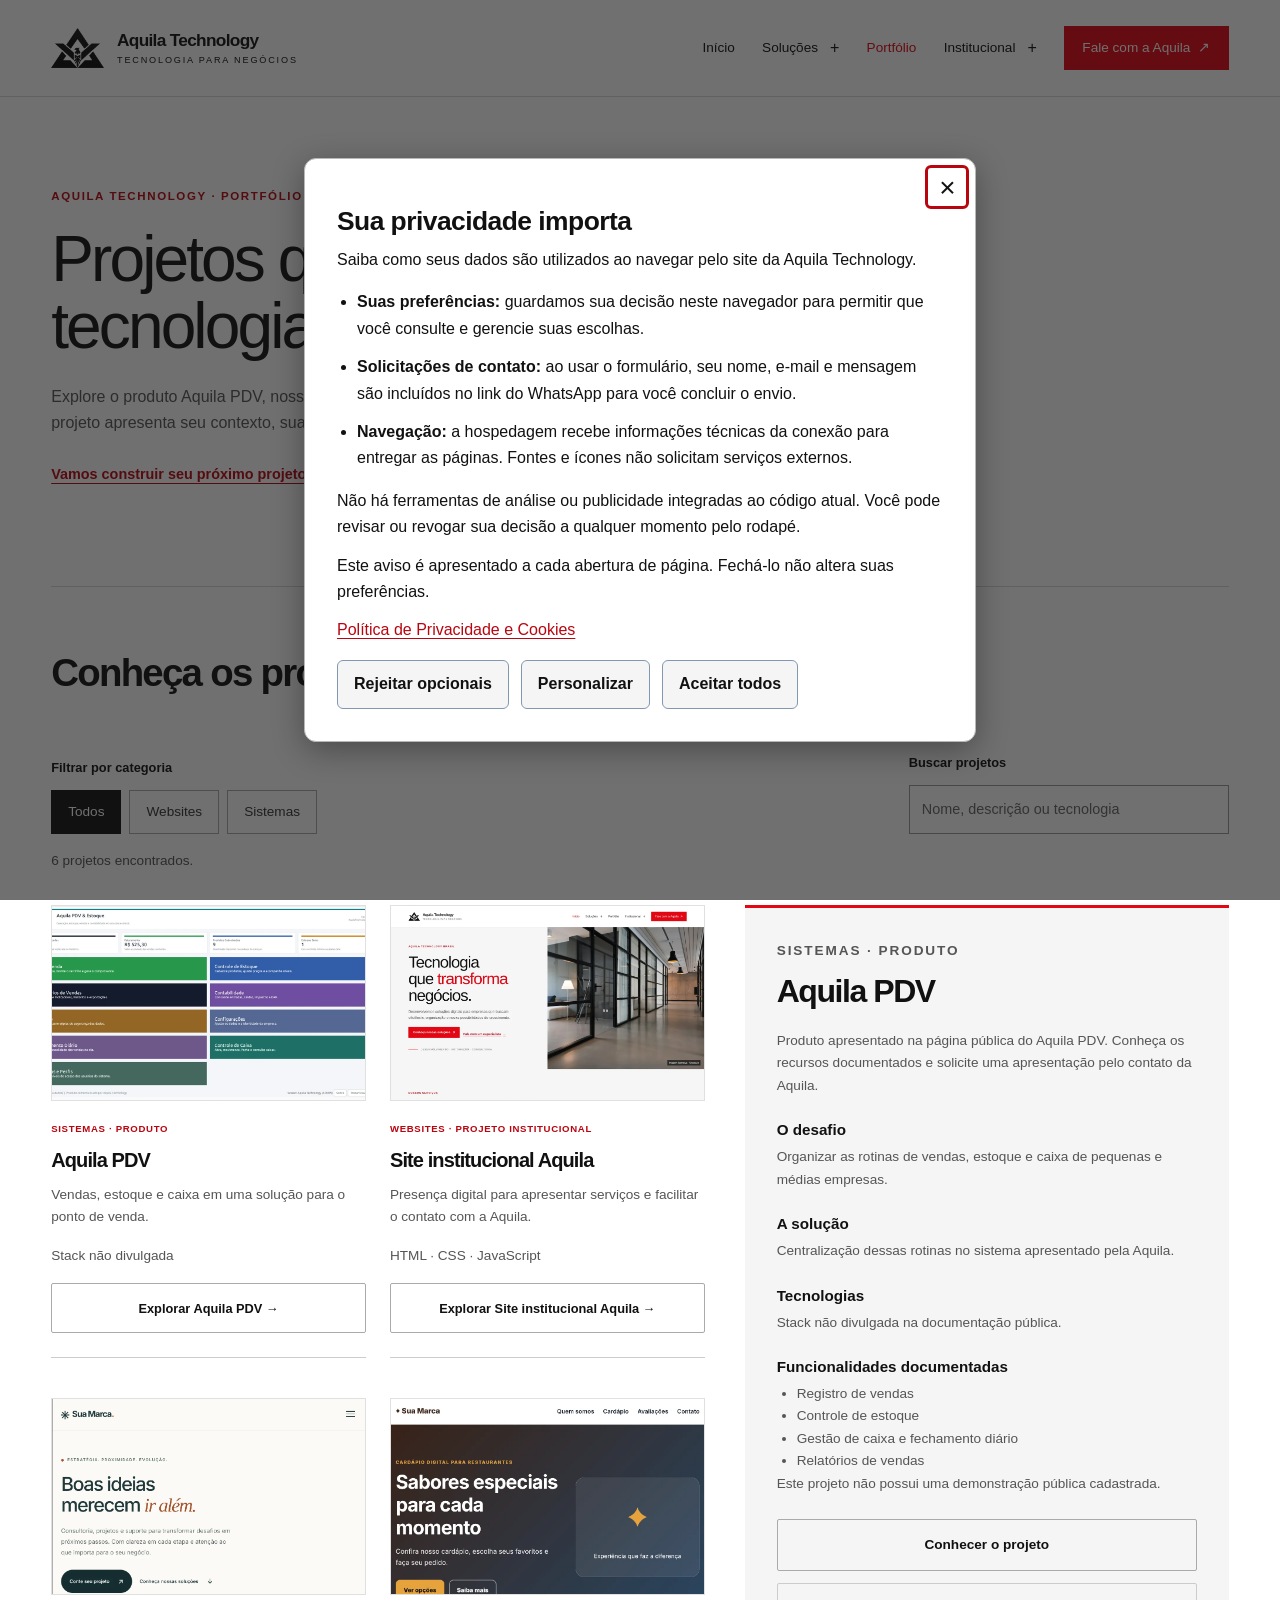
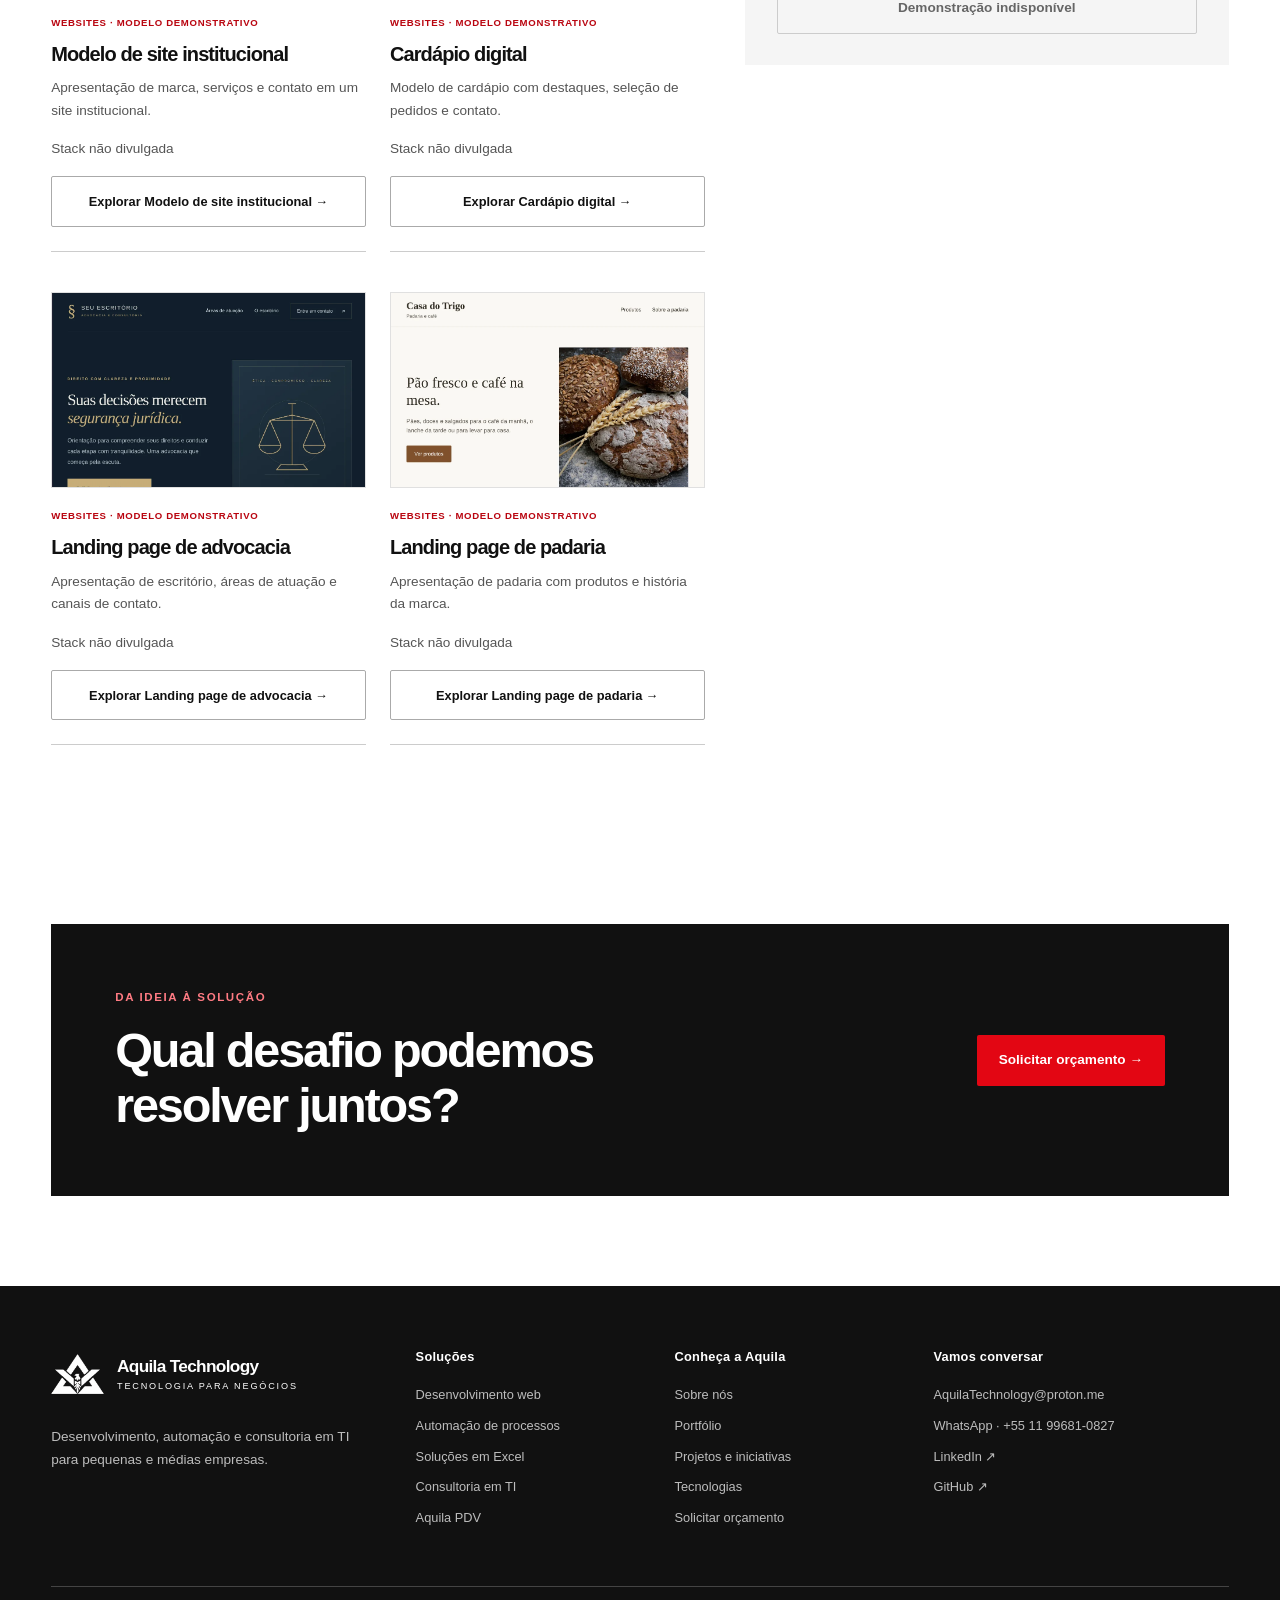
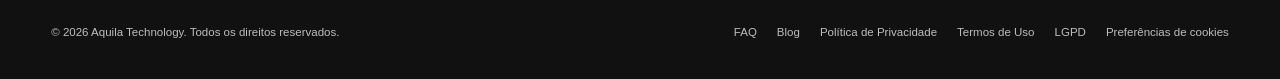
==== commit 006b523f: "chore: checkpoint corporate redesign before blue identity audit" ====
--- a/portfolio/index.html
+++ b/portfolio/index.html
@@ -1,7 +1,7 @@
 <!DOCTYPE html>
 <html lang="pt-br">
   <head>
-    <meta http-equiv="Content-Security-Policy" content="default-src 'self'; script-src 'self' ; style-src 'self' https://fonts.googleapis.com https://cdn.jsdelivr.net; font-src 'self' https://fonts.gstatic.com https://cdn.jsdelivr.net; img-src 'self'; connect-src 'self'; object-src 'none'; base-uri 'none'; form-action 'none'; frame-src 'none'" />
+    <meta http-equiv="Content-Security-Policy" content="default-src 'self'; script-src 'self' ; style-src 'self'; font-src 'self'; img-src 'self'; connect-src 'self'; object-src 'none'; base-uri 'none'; form-action 'none'; frame-src 'none'" />
     <meta name="referrer" content="strict-origin-when-cross-origin" />
     <meta charset="UTF-8" />
     <meta name="viewport" content="width=device-width, initial-scale=1.0" />
@@ -9,19 +9,15 @@
       name="description"
       content="Explore projetos da Aquila em desenvolvimento web e sistemas. Conheça soluções documentadas e solicite seu orçamento."
     />
-    <meta name="theme-color" content="#081123" />
+    <meta name="theme-color" content="#E30613" />
     <meta property="og:type" content="website" />
     <meta property="og:locale" content="pt_BR" />
-    <meta property="og:title" content="Portfólio de Sites e Sistemas | Aquila Tecnology" />
+    <meta property="og:title" content="Portfólio de Sites e Sistemas | Aquila Technology" />
     <meta property="og:description" content="Projetos e soluções digitais da Aquila Technology." />
     <meta property="og:image" content="https://www.aquilatechnology.com.br/src/img/logo/logo-branco.png" />
-    <title>Portfólio de Sites e Sistemas | Aquila Tecnology</title>
+    <title>Portfólio de Sites e Sistemas | Aquila Technology</title>
     <link rel="icon" type="image/png" href="/src/img/logo/favicon.png" />
-    <link rel="preconnect" href="https://fonts.googleapis.com">
-    <link rel="preconnect" href="https://fonts.gstatic.com" crossorigin>
-    <link href="https://fonts.googleapis.com/css2?family=Inter:wght@400;500;600;700;800&display=swap" rel="stylesheet">
     <link rel="stylesheet" href="/styles.css" />
-    <link rel="stylesheet" href="https://cdn.jsdelivr.net/npm/bootstrap-icons@1.11.3/font/bootstrap-icons.css" />
     <link rel="stylesheet" href="/src/portfolio.css" />
     <link rel="canonical" href="https://www.aquilatechnology.com.br/portfolio/" />
     <meta property="og:url" content="https://www.aquilatechnology.com.br/portfolio/" />
@@ -31,22 +27,26 @@
     <a class="skip-link" href="#conteudo">Pular para o conteúdo</a>
     <header>
       <div class="navbar container">
-        <a class="brand" href="/index.html" aria-label="Aquila Tecnology — início">
-          <img src="/src/img/logo/logo-branco.png" alt="Logo Aquila Tecnology" />
-          <span>Aquila Tecnology</span>
+        <a class="brand" href="/index.html" aria-label="Aquila Technology — início">
+          <img src="/src/img/optimized/logo-preto.webp" alt="Símbolo Aquila Technology" width="53" height="48" />
+          <span>Aquila Technology<small>Tecnologia para negócios</small></span>
         </a>
-
-        <button class="menu-toggle" type="button" aria-expanded="false" aria-controls="main-navigation" aria-label="Abrir menu">
-          <i class="bi bi-list" aria-hidden="true"></i>
-        </button>
+        <button class="menu-toggle" type="button" aria-expanded="false" aria-controls="main-navigation" aria-label="Abrir menu"><i aria-hidden="true"></i></button>
         <nav id="main-navigation" class="nav-links" aria-label="Navegação principal">
-          <a href="/index.html"><i class="bi bi-house-door" aria-hidden="true"></i> Home</a>
-          <a href="/index.html#servicos"><i class="bi bi-grid" aria-hidden="true"></i> Serviços</a>
-          <a href="/index.html#pdv"><i class="bi bi-display" aria-hidden="true"></i> Sistema PDV</a>
-          <a href="/portfolio/" aria-current="page"><i class="bi bi-folder2-open" aria-hidden="true"></i> Portfólio</a>
-          <a href="/index.html#tecnologias"><i class="bi bi-code-slash" aria-hidden="true"></i> Tecnologias</a>
-          <a href="/index.html#sobre"><i class="bi bi-building" aria-hidden="true"></i> Sobre</a>
-          <a href="/index.html#contato"><i class="bi bi-chat-dots" aria-hidden="true"></i> Contato</a>
+          <a href="/index.html">Início</a>
+          <details><summary>Soluções</summary><div class="nav-submenu">
+            <a href="/index.html#servicos">Serviços de tecnologia</a>
+            <a href="/pdv.html">Sistema Aquila PDV</a>
+            <a href="/index.html#projetos">Projetos e iniciativas</a>
+          </div></details>
+          <a href="/portfolio/" aria-current="page">Portfólio</a>
+          <details><summary>Institucional</summary><div class="nav-submenu">
+            <a href="/index.html#sobre">Sobre a Aquila</a>
+            <a href="/index.html#tecnologias">Tecnologias</a>
+            <a href="/FAQ.html">Perguntas frequentes</a>
+            <a href="/blog.html">Blog</a>
+          </div></details>
+          <a class="nav-contact" href="/index.html#contato">Fale com a Aquila <span aria-hidden="true">↗</span></a>
         </nav>
       </div>
     </header>
@@ -55,13 +55,13 @@
     <main id="conteudo" class="portfolio-page">
       <section class="portfolio-hero container">
         <p class="eyebrow">Aquila Technology · Portfólio</p>
-        <h1>Portfólio de sites e sistemas desenvolvidos pela Aquila</h1>
-        <p>Desenvolvimento web, sistemas, automações e tecnologia para simplificar processos. Explore os projetos documentados da Aquila e converse com a gente sobre sua próxima ideia.</p>
+        <h1>Projetos que conectam<br />tecnologia e negócio.</h1>
+        <p>Explore o produto Aquila PDV, nosso site institucional e modelos demonstrativos. Cada projeto apresenta seu contexto, sua solução e as tecnologias documentadas.</p>
         <a href="/index.html#contato" class="text-link">Vamos construir seu próximo projeto →</a>
       </section>
       <section class="portfolio-explorer container" aria-labelledby="explore-title">
-        <h2 id="explore-title">Explore nossas soluções</h2>
-        <div class="portfolio-tools" id="portfolio-tools" hidden>
+        <h2 id="explore-title">Conheça os projetos</h2>
+        <div class="portfolio-tools" id="portfolio-tools">
           <fieldset><legend>Filtrar por categoria</legend><div class="portfolio-filters" id="filters"></div></fieldset>
           <div class="portfolio-search"><label for="project-search">Buscar projetos</label><input id="project-search" type="search" placeholder="Nome, descrição ou tecnologia" autocomplete="off" /></div>
         </div>
@@ -69,12 +69,12 @@
         <button id="retry-projects" class="btn btn-secondary" type="button" hidden>Tentar novamente</button>
         <div class="portfolio-layout">
           <div id="project-list" class="portfolio-grid" aria-label="Projetos">
-            <article class="portfolio-card"><img src="/src/img/portfolio-placeholder.svg" alt="Ilustração de interface digital da Aquila" width="800" height="450" loading="lazy" /><h3>Aquila PDV</h3><p>Vendas, estoque e caixa em uma solução para o ponto de venda.</p><a class="text-link" href="/index.html#contato">Solicitar um projeto semelhante</a></article>
-            <article class="portfolio-card"><img src="/src/img/portfolio-placeholder.svg" alt="Ilustração de interface digital da Aquila" width="800" height="450" loading="lazy" /><h3>Site institucional Aquila</h3><p>Presença digital para apresentar serviços e facilitar o contato com a Aquila.</p><a class="text-link" href="/index.html#contato">Solicitar um projeto semelhante</a></article>
-            <article class="portfolio-card"><img src="/portfolio/img/Site%20Institucional/Captura%20de%20tela%20de%202026-10-22%2022-46-23.png" alt="Modelo de site institucional — captura 1" width="800" height="450" loading="lazy" /><h3>Modelo de site institucional</h3><p>Apresentação de marca, serviços e contato em um site institucional.</p><a class="text-link" href="/index.html#contato">Solicitar um projeto semelhante</a></article>
-            <article class="portfolio-card"><img src="/portfolio/img/Cardapio%20digital/Captura%20de%20tela%20de%202026-10-22%2022-35-24.png" alt="Cardápio digital — captura 1" width="800" height="450" loading="lazy" /><h3>Cardápio digital</h3><p>Modelo de cardápio com destaques, seleção de pedidos e contato.</p><a class="text-link" href="/index.html#contato">Solicitar um projeto semelhante</a></article>
-            <article class="portfolio-card"><img src="/portfolio/img/landing-page/Advocacia/Captura%20de%20tela%20de%202026-10-22%2022-19-03.png" alt="Landing page de advocacia — captura 1" width="800" height="450" loading="lazy" /><h3>Landing page de advocacia</h3><p>Apresentação de escritório, áreas de atuação e canais de contato.</p><a class="text-link" href="/index.html#contato">Solicitar um projeto semelhante</a></article>
-            <article class="portfolio-card"><img src="/portfolio/img/landing-page/Padaria/Captura%20de%20tela%20de%202026-10-22%2022-22-19.png" alt="Landing page de padaria — captura 1" width="800" height="450" loading="lazy" /><h3>Landing page de padaria</h3><p>Apresentação de padaria com produtos e história da marca.</p><a class="text-link" href="/index.html#contato">Solicitar um projeto semelhante</a></article>
+            <article class="portfolio-card"><img src="/src/img/optimized/aquila-pdv-1.webp" alt="Tela principal do produto Aquila PDV" width="800" height="450" loading="lazy" /><h3>Aquila PDV</h3><p>Vendas, estoque e caixa em uma solução para o ponto de venda.</p><a class="text-link" href="/index.html#contato">Solicitar um projeto semelhante</a></article>
+            <article class="portfolio-card"><img src="/src/img/optimized/site-aquila.webp" alt="Captura real da página inicial da Aquila Technology redesenhada" width="800" height="450" loading="lazy" /><h3>Site institucional Aquila</h3><p>Presença digital para apresentar serviços e facilitar o contato com a Aquila.</p><a class="text-link" href="/index.html#contato">Solicitar um projeto semelhante</a></article>
+            <article class="portfolio-card"><img src="/portfolio/img/optimized/modelo-institucional-1.webp" alt="Modelo de site institucional — captura 1" width="800" height="450" loading="lazy" /><h3>Modelo de site institucional</h3><p>Apresentação de marca, serviços e contato em um site institucional.</p><a class="text-link" href="/index.html#contato">Solicitar um projeto semelhante</a></article>
+            <article class="portfolio-card"><img src="/portfolio/img/optimized/cardapio-digital-1.webp" alt="Cardápio digital — captura 1" width="800" height="450" loading="lazy" /><h3>Cardápio digital</h3><p>Modelo de cardápio com destaques, seleção de pedidos e contato.</p><a class="text-link" href="/index.html#contato">Solicitar um projeto semelhante</a></article>
+            <article class="portfolio-card"><img src="/portfolio/img/optimized/landing-advocacia-1.webp" alt="Landing page de advocacia — captura 1" width="800" height="450" loading="lazy" /><h3>Landing page de advocacia</h3><p>Apresentação de escritório, áreas de atuação e canais de contato.</p><a class="text-link" href="/index.html#contato">Solicitar um projeto semelhante</a></article>
+            <article class="portfolio-card"><img src="/portfolio/img/optimized/landing-padaria-1.webp" alt="Landing page de padaria — captura 1" width="800" height="450" loading="lazy" /><h3>Landing page de padaria</h3><p>Apresentação de padaria com produtos e história da marca.</p><a class="text-link" href="/index.html#contato">Solicitar um projeto semelhante</a></article>
           </div>
           <aside id="project-detail" class="portfolio-detail" aria-labelledby="detail-title" hidden></aside>
         </div>
@@ -83,14 +83,19 @@
       <section class="container"><div class="cta-box"><div><p class="eyebrow">Da ideia à solução</p><h2>Qual desafio podemos resolver juntos?</h2></div><a class="btn btn-primary" href="/index.html#contato">Solicitar orçamento →</a></div></section>
     </main>
     <footer>
+      <div class="container footer-main">
+        <div class="footer-brand">
+          <a class="brand" href="/index.html"><img src="/src/img/optimized/logo-branco.webp" alt="Símbolo Aquila Technology" width="53" height="48" loading="lazy" /><span>Aquila Technology<small>Tecnologia para negócios</small></span></a>
+          <p>Desenvolvimento, automação e consultoria em TI para pequenas e médias empresas.</p>
+        </div>
+        <div><h2>Soluções</h2><a href="/index.html#servicos">Desenvolvimento web</a><a href="/index.html#servicos">Automação de processos</a><a href="/index.html#servicos">Soluções em Excel</a><a href="/index.html#servicos">Consultoria em TI</a><a href="/pdv.html">Aquila PDV</a></div>
+        <div><h2>Conheça a Aquila</h2><a href="/index.html#sobre">Sobre nós</a><a href="/portfolio/">Portfólio</a><a href="/index.html#projetos">Projetos e iniciativas</a><a href="/index.html#tecnologias">Tecnologias</a><a href="/index.html#contato">Solicitar orçamento</a></div>
+        <div><h2>Vamos conversar</h2><a href="mailto:AquilaTechnology@proton.me">AquilaTechnology@proton.me</a><a href="https://wa.me/5511996810827" target="_blank" rel="noopener noreferrer">WhatsApp · +55 11 99681-0827</a><a href="https://www.linkedin.com/company/aquila-technology-brasil" target="_blank" rel="noopener noreferrer">LinkedIn ↗</a><a href="https://github.com/AquilaTechnology01" target="_blank" rel="noopener noreferrer">GitHub ↗</a></div>
+      </div>
       <div class="container footer-content">
-        <p>© <span data-current-year>2026</span> Aquila Tecnology. Todos os direitos reservados.</p>
+        <p>© <span data-current-year>2026</span> Aquila Technology. Todos os direitos reservados.</p>
         <nav class="footer-links" aria-label="Informações legais e recursos">
-          <a href="/FAQ.html">FAQ</a>
-          <a href="/blog.html">Blog</a>
-          <a href="/privacidade.html">Política de Privacidade</a>
-          <a href="/termos.html">Termos de Uso</a>
-          <a href="/lgpd.html">LGPD</a>
+          <a href="/FAQ.html">FAQ</a><a href="/blog.html">Blog</a><a href="/privacidade.html">Política de Privacidade</a><a href="/termos.html">Termos de Uso</a><a href="/lgpd.html">LGPD</a>
           <button type="button" class="cookie-settings" data-cookie-open>Preferências de cookies</button>
         </nav>
       </div>
@@ -108,12 +113,12 @@
       <ul class="cookie-data-details">
         <li><strong>Suas preferências:</strong> guardamos sua decisão neste navegador para permitir que você consulte e gerencie suas escolhas.</li>
         <li><strong>Solicitações de contato:</strong> ao usar o formulário, seu nome, e-mail e mensagem são incluídos no link do WhatsApp para você concluir o envio.</li>
-        <li><strong>Serviços externos:</strong> fontes e ícones são carregados pelo Google Fonts e jsDelivr, que recebem informações técnicas da conexão.</li>
+        <li><strong>Navegação:</strong> a hospedagem recebe informações técnicas da conexão para entregar as páginas. Fontes e ícones não solicitam serviços externos.</li>
       </ul>
       <p>Não há ferramentas de análise ou publicidade integradas ao código atual. Você pode revisar ou revogar sua decisão a qualquer momento pelo rodapé.</p>
       <p>Este aviso é apresentado a cada abertura de página. Fechá-lo não altera suas preferências.</p>
       <a href="/privacidade.html#cookies">Política de Privacidade e Cookies</a>
-      <button type="button" class="cookie-dismiss" data-cookie-dismiss aria-label="Fechar aviso de privacidade">×</button>
+      <button type="button" class="cookie-dismiss" data-cookie-dismiss autofocus aria-label="Fechar aviso de privacidade">×</button>
       <div class="cookie-actions">
         <button type="button" class="cookie-button" data-cookie-action="reject">Rejeitar opcionais</button>
         <button type="button" class="cookie-button" data-cookie-open>Personalizar</button>
--- a/styles.css
+++ b/styles.css
@@ -1,902 +1,245 @@
+/* Aquila — tokens corporativos e componentes compartilhados. */
 :root {
-  /* Cores e tokens visuais reutilizados em todo o site */
-  --bg: #081123;
-  --surface: #0f1a35;
-  --surface-soft: #111d3b;
-  --primary: #77d9ed;
-  --secondary: #97b4d9;
-  --text: #f3f5fb;
-  --muted: #a9b7cd;
-  --white: #ffffff;
-  --border: rgba(255, 255, 255, 0.09);
-  --success: #a5c9bb;
-  --radius: 12px;
-  --shadow: 0 8px 24px rgba(0, 0, 0, 0.12);
+  --bg: #fff; --surface: #f5f5f5; --surface-soft: #ededed;
+  --primary: #e30613; --secondary: #b90510; --text: #111; --muted: #555;
+  --white: #fff; --border: #d9d9d9; --success: #216440; --radius: 4px;
+  --space-1: .5rem; --space-2: 1rem; --space-3: 1.5rem; --space-4: 2rem;
+  --space-section: clamp(3.5rem, 7vw, 7rem); --shadow: 0 8px 24px #11111108;
+}
+* { box-sizing: border-box; margin: 0; padding: 0; }
+html { scroll-behavior: smooth; scroll-padding-top: 110px; }
+body { font-family: Arial, Helvetica, sans-serif; color: var(--text); background: var(--bg); line-height: 1.65; -webkit-font-smoothing: antialiased; }
+img { max-width: 100%; display: block; }
+a { color: inherit; text-underline-offset: .25em; }
+button, input, textarea, summary { font: inherit; }
+button, summary { cursor: pointer; }
+:focus-visible { outline: 3px solid var(--primary); outline-offset: 4px; }
+[hidden] { display: none !important; }
+h1, h2, h3 { line-height: 1.12; letter-spacing: -.045em; text-wrap: balance; }
+h2 { font-size: clamp(2rem, 3.8vw, 3.5rem); font-weight: 600; }
+h3 { font-size: 1.3rem; font-weight: 600; }
+.container { width: min(1280px, calc(100% - clamp(2rem, 8vw, 8rem))); margin-inline: auto; }
+section { padding-block: var(--space-section); }
+.section-light { background: var(--surface); }
+.eyebrow { display: block; color: var(--secondary); font-size: .72rem; font-weight: 700; letter-spacing: .14em; text-transform: uppercase; }
+.skip-link { position: fixed; top: 1rem; left: 1rem; z-index: 100; transform: translateY(-200%); background: #111; color: #fff; padding: .7rem 1rem; }
+.skip-link:focus { transform: none; }
+/* Cabeçalho e menus nativos: usáveis também sem JavaScript. */
+header { position: sticky; top: 0; z-index: 30; background: #fff; border-bottom: 1px solid var(--border); }
+.navbar { display: flex; align-items: center; justify-content: space-between; gap: 2rem; min-height: 96px; }
+.brand { display: inline-flex; align-items: center; gap: .8rem; text-decoration: none; flex-shrink: 0; }
+.brand img { width: 53px; height: 48px; object-fit: contain; }
+.brand span { font-size: 1.08rem; font-weight: 700; letter-spacing: -.04em; line-height: 1.1; }
+.brand small { display: block; margin-top: .35rem; font-size: .57rem; letter-spacing: .2em; font-weight: 400; text-transform: uppercase; }
+.nav-links { display: flex; align-items: center; gap: 1.7rem; font-size: .85rem; }
+.nav-links a, .nav-links summary { display: inline-flex; min-height: 44px; align-items: center; gap: .5rem; text-decoration: none; }
+.nav-links a:hover, .nav-links summary:hover, .nav-links a[aria-current=page] { color: var(--primary); }
+.nav-links summary { list-style: none; }
+.nav-links summary::-webkit-details-marker { display: none; }
+.nav-links summary::after { content: '+'; font-size: 1rem; margin-left: .25rem; }
+.nav-links details[open] > summary::after { content: '−'; }
+.nav-links details { position: relative; }
+.nav-submenu { position: absolute; top: calc(100% + 1rem); left: -1.25rem; min-width: 250px; padding: .75rem; background: #fff; border: 1px solid var(--border); box-shadow: var(--shadow); }
+.nav-submenu a { display: flex; padding: .5rem .75rem; }
+.nav-submenu a:hover { background: var(--surface); }
+.nav-links .nav-contact { padding: .65rem 1.15rem; background: var(--primary); color: #fff; }
+.nav-links .nav-contact:hover { background: var(--secondary); color: #fff; }
+.menu-toggle { display: none; background: #fff; border: 1px solid var(--border); width: 44px; height: 44px; color: #111; }
+.menu-toggle::before { content: '☰'; font-size: 1.3rem; }
+.menu-toggle[aria-expanded=true]::before { content: '×'; }
+.menu-toggle i { display: none; }
+/* Hero de composição editorial, foto ilustrativa e ações objetivas. */
+.hero { position: relative; background: #f5f5f5; }
+.home-hero { padding: 0; }
+.hero-grid { display: grid; grid-template-columns: 1fr 1fr; min-height: 650px; align-items: stretch; }
+.hero-copy { display: flex; flex-direction: column; justify-content: center; align-items: flex-start; padding-block: 5rem; padding-right: 3.5rem; gap: 1.5rem; }
+.hero h1 { max-width: 720px; font-size: clamp(2.8rem, 5.2vw, 5.2rem); font-weight: 500; line-height: 1.02; }
+.hero h1 em { font-style: normal; color: var(--primary); }
+.hero p { max-width: 520px; color: var(--muted); font-size: 1.05rem; }
+.hero-visual { position: relative; margin-right: calc((min(1280px, 100vw - clamp(2rem, 8vw, 8rem)) - 100vw) / 2); min-width: 0; }
+.hero-visual img { width: 100%; height: 100%; object-fit: cover; object-position: 55% center; }
+.hero-visual figcaption { position: absolute; bottom: 1rem; right: 1rem; font-size: .65rem; color: #fff; background: #111b; padding: .25rem .5rem; }
+.hero-index { display: flex; gap: .8rem; align-items: center; font-size: .7rem; color: #666; letter-spacing: .1em; margin-top: 1rem; }
+.hero-index::before { content: ''; width: 44px; height: 2px; background: var(--primary); }
+.hero-actions { display: flex; flex-wrap: wrap; align-items: center; gap: 1rem; }
+.btn { display: inline-flex; align-items: center; justify-content: center; gap: .7rem; min-height: 50px; padding: .85rem 1.3rem; border: 1px solid transparent; border-radius: 2px; text-decoration: none; font-size: .85rem; font-weight: 600; cursor: pointer; transition: background-color .15s, color .15s, border-color .15s; }
+.btn-primary { background: var(--primary); color: #fff; }
+.btn-primary:hover { background: var(--secondary); }
+.btn-secondary { color: var(--text); border-color: #aaa; background: transparent; }
+.btn-secondary:hover { background: var(--text); border-color: var(--text); color: #fff; }
+.btn:disabled { cursor: default; color: #666; border-color: #ccc; background: #f5f5f5; }
+.text-link { display: inline-flex; align-items: center; gap: .5rem; min-height: 44px; color: var(--secondary); font-size: .9rem; font-weight: 600; margin-top: 1rem; }
+.internal-hero { padding-block: clamp(3.5rem, 7vw, 6rem); border-bottom: 1px solid var(--border); }
+.internal-hero .hero-copy { padding: 0; }
+.internal-hero h1 { font-size: clamp(2.5rem, 5vw, 4.8rem); }
+/* Serviços e projetos: grades com ordem e divisórias. */
+.section-title { max-width: 760px; margin-bottom: 3rem; }
+.section-title h2 { margin-block: 1rem; }
+.section-title > p:not(.eyebrow) { color: var(--muted); }
+.cards { display: grid; grid-template-columns: repeat(4, minmax(0,1fr)); border-top: 1px solid #bbb; }
+.card { padding: 2rem 1.5rem 1rem 0; border-bottom: 1px solid #bbb; min-width: 0; }
+.card + .card { border-left: 1px solid #ccc; padding-left: 1.5rem; }
+.card-header { display: flex; flex-direction: column; gap: 1.5rem; margin-bottom: 1.5rem; }
+.card-icon { color: var(--primary); font-size: 1.8rem; }
+.card h3 { min-height: 2.4em; }
+.card ul { padding: 0; list-style: none; color: var(--muted); font-size: .9rem; }
+.card li { margin-bottom: .6rem; }
+.service-number { font-size: .75rem; letter-spacing: .1em; color: var(--secondary); }
+.service-link { margin-top: 1.5rem; }
+.tag { display: inline-block; padding: .2rem .55rem; font-size: .7rem; border: 1px solid #ccc; border-radius: 2px; font-weight: 600; }
+.tag-success { color: var(--success); border-color: #b3cbbb; background: #eff5f0; }
+.pdv-section { background: #111; color: #fff; }
+.pdv-layout { display: grid; grid-template-columns: .9fr 1.1fr; align-items: center; gap: clamp(2rem, 6vw, 6rem); }
+.pdv-copy .eyebrow { color: #ff7b83; }
+.pdv-copy h2 { margin-block: 1.2rem; }
+.pdv-copy > p:not(.eyebrow), .pdv-benefits { color: #c7c7c7; }
+.pdv-benefits { display: grid; gap: .65rem; list-style: none; margin-block: 1.5rem 2rem; font-size: .9rem; }
+.pdv-benefits i { color: #fff; margin-right: .5rem; }
+.availability { display: inline-block; color: #c8e4d1; font-size: .7rem; border: 1px solid #506255; padding: .3rem .6rem; margin-bottom: 1.25rem; }
+.pdv-copy .text-link { display: flex; color: #fff; }
+.pdv-showcase { position: relative; padding-bottom: 3rem; }
+.pdv-window { background: #fff; border: 1px solid #555; border-radius: 4px; overflow: hidden; }
+.pdv-window-main { width: 100%; }
+.pdv-window-secondary { position: absolute; width: 40%; right: -1rem; bottom: 0; box-shadow: 0 8px 24px #0003; }
+.pdv-window img { width: 100%; height: auto; }
+.window-bar { display: flex; gap: 4px; height: 22px; background: #ededed; align-items: center; padding-inline: .65rem; }
+.window-bar span { width: 5px; height: 5px; border-radius: 50%; background: #999; }
+.project-grid { display: grid; grid-template-columns: repeat(4,minmax(0,1fr)); gap: 1.25rem; }
+.project-card { min-width: 0; border-top: 2px solid #111; padding-top: 1.5rem; }
+.project-icon { font-size: 1.6rem; color: var(--primary); display: block; margin-bottom: 1.5rem; }
+.project-card p { color: var(--muted); margin-top: .75rem; font-size: .9rem; }
+.project-card img { width: 100%; aspect-ratio: 16/10; object-fit: cover; margin-bottom: 1.5rem; background: #f5f5f5; }
+.tech-grid { display: flex; flex-wrap: wrap; gap: .75rem; }
+.tech-item { display: inline-flex; align-items: center; gap: .6rem; padding: .8rem 1.2rem; border: 1px solid #ccc; font-size: .85rem; background: #fff; }
+.tech-item i { color: #555; }
+.about-section { display: grid; grid-template-columns: 1fr .8fr; gap: 5rem; align-items: start; }
+.about-copy h2 { margin-block: 1rem 1.5rem; }
+.about-copy p:not(.eyebrow) { color: var(--muted); max-width: 650px; }
+.about-method { padding-top: .5rem; border-top: 2px solid var(--primary); }
+.about-method div { padding-block: 1.25rem; border-bottom: 1px solid var(--border); }
+.about-method span { color: var(--secondary); font-size: .75rem; margin-right: 1rem; }
+.about-method p { color: var(--muted); font-size: .9rem; margin-top: .5rem; }
+/* Contato e formulários. */
+.contact-section { display: grid; grid-template-columns: 1fr 1fr; gap: 2rem 4rem; }
+.contact-section > div:first-child { grid-column: 1; }
+.contact-section h2 { margin-block: 1rem; }
+.contact-section > div > p { color: var(--muted); }
+.contact-grid { display: grid; grid-template-columns: 1fr 1fr; gap: 1.25rem; grid-column: 1; }
+.contact-item { min-width: 0; border-top: 1px solid #bbb; padding-block: 1rem; }
+.contact-item strong { display: block; margin-block: .5rem; font-size: .9rem; }
+.contact-item a { display: inline-block; overflow-wrap: anywhere; font-size: .8rem; color: var(--secondary); }
+.contact-icon { font-size: 1.25rem; }
+.contact-form { grid-column: 2; grid-row: 1 / 3; background: #fff; border: 1px solid var(--border); padding: clamp(1.25rem, 3vw, 2.5rem); display: grid; gap: 1.25rem; }
+.form-row { display: flex; gap: 1rem; }
+.form-field { display: grid; gap: .4rem; width: 100%; min-width: 0; }
+.form-field label { font-size: .8rem; font-weight: 600; }
+.contact-form input, .contact-form textarea { width: 100%; min-height: 48px; border: 1px solid #999; border-radius: 2px; padding: .75rem; background: #fff; color: #111; font: inherit; }
+.contact-form input::placeholder, .contact-form textarea::placeholder { color: #666; }
+.contact-form textarea { min-height: 140px; resize: vertical; }
+.contact-form :invalid:not(:placeholder-shown) { border-color: #b90510; }
+.contact-form .btn { justify-self: start; }
+.form-status { font-size: .85rem; }
+.form-status:empty { display: none; }
+.form-status.is-error { color: #b90510; }
+.form-status.is-success { color: var(--success); }
+/* Produto e conteúdo institucional. */
+.product-hero { background: #f5f5f5; }
+.product-hero-grid { display: grid; grid-template-columns: 1fr 1fr; gap: 4rem; align-items: center; }
+.product-copy h1 { font-size: clamp(2.5rem, 4.5vw, 4.5rem); margin-block: 1rem 1.5rem; }
+.product-copy > p:not(.eyebrow) { color: var(--muted); }
+.product-copy .hero-actions { margin-top: 2rem; }
+.product-preview { border: 1px solid #bbb; padding: .5rem; background: #fff; }
+.product-preview img { width: 100%; height: auto; }
+.feature-grid { display: grid; grid-template-columns: repeat(3,minmax(0,1fr)); gap: 2rem; }
+.feature-card { border-top: 1px solid #aaa; padding-block: 1.5rem; }
+.feature-card i { display: block; font-size: 1.6rem; color: var(--primary); margin-bottom: 1rem; }
+.feature-card p { margin-top: .75rem; color: var(--muted); font-size: .9rem; }
+.gallery-section { background: var(--surface); }
+.product-gallery { display: grid; grid-template-columns: 1fr 1fr; gap: 2rem; }
+.gallery-card { background: #fff; border: 1px solid var(--border); min-width: 0; }
+.gallery-card img { width: 100%; height: auto; aspect-ratio: 16/10; object-fit: contain; background: #eaeaea; padding: .75rem; }
+.gallery-card figcaption { padding: 1rem; font-size: .9rem; }
+.product-cta { padding-top: 0; }
+.cta-box { padding: clamp(2rem,5vw,4rem); background: #111; color: #fff; display: flex; justify-content: space-between; align-items: center; gap: 3rem; }
+.cta-box .eyebrow { color: #ff7b83; }
+.cta-box h2 { max-width: 720px; margin-top: 1rem; }
+.cta-box .btn { flex-shrink: 0; }
+.faq-item { max-width: 850px; padding-block: 2rem; border-bottom: 1px solid var(--border); }
+.faq-item h3 { margin-bottom: 1rem; }
+.faq-item p, .faq-item ul { color: var(--muted); }
+.faq-item p + p, .faq-item h3:not(:first-child), .faq-item ul { margin-top: 1rem; }
+.faq-item ul { padding-left: 1.3rem; }
+.faq-item a { color: var(--secondary); overflow-wrap: anywhere; }
+/* Rodapé completo; preferências com aparência de link. */
+footer { padding-block: 4rem 1.5rem; background: #111; color: #fff; }
+.footer-main { display: grid; grid-template-columns: 1.5fr 1fr 1fr 1.4fr; gap: 3rem; padding-bottom: 3rem; }
+.footer-brand p { color: #bdbdbd; font-size: .85rem; margin-top: 1.25rem; max-width: 300px; }
+.footer-main h2 { font-size: .8rem; letter-spacing: .02em; margin-bottom: 1.25rem; }
+.footer-main a:not(.brand) { display: block; color: #bdbdbd; font-size: .8rem; margin-bottom: .6rem; text-decoration: none; overflow-wrap: anywhere; }
+.footer-main a:hover { color: #fff; text-decoration: underline; }
+.footer-content { display: flex; justify-content: space-between; align-items: center; flex-wrap: wrap; gap: 1rem 2rem; padding-top: 1.5rem; border-top: 1px solid #444; color: #bdbdbd; font-size: .72rem; }
+.footer-links { display: flex; flex-wrap: wrap; align-items: center; gap: .4rem 1.25rem; }
+.footer-links a, .footer-links .cookie-settings { display: inline-flex; align-items: center; min-height: 44px; color: #bdbdbd; font-size: .72rem; text-decoration: none; }
+.footer-links .cookie-settings { appearance: none; border: 0; padding: 0; background: transparent; font-family: inherit; line-height: inherit; cursor: pointer; }
+.footer-links a:hover, .footer-links .cookie-settings:hover { color: #fff; text-decoration: underline; }
+footer noscript { font-size: .75rem; }
+/* Sem ocultar conteúdo crítico para animações de entrada. */
+.reveal { opacity: 1; }
+@media (max-width: 1100px) {
+ .navbar { position: relative; flex-wrap: wrap; gap: 0; min-height: 80px; }
+ .menu-toggle { display: inline-grid; place-items: center; }
+ .nav-links { width: 100%; flex-direction: column; align-items: stretch; gap: 0; padding-block: 1rem; }
+ .nav-links { display: none; position: absolute; top: 100%; background: #fff; border: 1px solid var(--border); padding: 1rem; max-height: calc(100dvh - 100px); overflow-y: auto; }
+ .nav-links.is-open { display: flex; }
+ .nav-links > a, .nav-links summary { padding: .6rem .75rem; width: 100%; }
+ .nav-submenu { position: static; border: 0; border-left: 2px solid var(--primary); box-shadow: none; margin-left: .75rem; min-width: 0; }
+ .hero-grid { min-height: 570px; }
+ .hero-copy { padding-right: 2rem; }
+ .cards { grid-template-columns: repeat(2,minmax(0,1fr)); }
+ .card:nth-child(3) { border-left: 0; padding-left: 0; }
+ .project-grid { grid-template-columns: repeat(2,minmax(0,1fr)); }
+ .footer-main { grid-template-columns: 1fr 1fr; }
+ .contact-section { gap: 2rem; }
+}
+@media (max-width: 767px) {
+ .hero-grid, .pdv-layout, .product-hero-grid, .about-section, .contact-section { grid-template-columns: 1fr; gap: 2rem; }
+ .hero-copy { padding: 3.5rem 0 1rem; }
+ .hero h1 { font-size: clamp(2.65rem, 9vw, 4.2rem); }
+ .hero-visual { margin-right: 0; height: 280px; margin-bottom: 2rem; }
+ .hero-grid { min-height: auto; }
+ .hero-actions { gap: .75rem; }
+ .hero-actions .btn { width: 100%; }
+ .contact-form { grid-column: 1; grid-row: auto; }
+ .contact-section > div:first-child, .contact-grid { grid-column: 1; }
+ .feature-grid { grid-template-columns: 1fr 1fr; }
+ .cta-box { flex-direction: column; align-items: flex-start; gap: 2rem; }
+ .footer-main { gap: 2rem; }
+ .footer-content { align-items: flex-start; flex-direction: column; }
+ .pdv-window-secondary { right: 0; }
+ .internal-hero .hero-copy { padding: 0; }
+}
+@media (max-width: 480px) {
+ .cards, .project-grid, .feature-grid, .product-gallery, .contact-grid, .footer-main { grid-template-columns: 1fr; }
+ .card + .card { border-left: 0; padding-left: 0; }
+ .card h3 { min-height: auto; }
+ .card-header { gap: 1rem; }
+ .form-row { flex-direction: column; }
+ .brand span { font-size: .95rem; }
+ .brand img { width: 42px; height: 40px; }
+ .footer-links { gap: .4rem 1rem; }
+}
+@media (prefers-reduced-motion: reduce) {
+ html { scroll-behavior: auto; }
+ *, *::before, *::after { animation: none !important; transition: none !important; }
 }
 
-* {
-  /* Normalização básica do modelo de caixa */
-  box-sizing: border-box;
-  margin: 0;
-  padding: 0;
-}
-
-html {
-  scroll-behavior: smooth;
-  scroll-padding-top: 110px;
-}
-
-body {
-  font-family: 'Inter', 'Segoe UI', Tahoma, Geneva, Verdana, sans-serif;
-  color: var(--text);
-  background: var(--bg);
-  -webkit-font-smoothing: antialiased;
-  min-height: 100vh;
-  line-height: 1.7;
-}
-
-img {
-  max-width: 100%;
-  display: block;
-}
-
-a,
-button {
-  font: inherit;
-}
-
-:focus-visible { outline: 3px solid var(--primary); outline-offset: 4px; }
-
-.skip-link {
-  position: fixed; top: 0.7rem; left: 0.7rem; z-index: 100;
-  padding: 0.7rem 1rem; border-radius: 8px;
-  color: #081123; background: var(--primary); font-weight: 700;
-  transform: translateY(-160%);
-}
-.skip-link:focus { transform: translateY(0); }
-
-.container {
-  /* Limita o conteúdo e mantém margens laterais responsivas */
-  width: min(1200px, calc(100% - clamp(2.5rem, 7vw, 6rem)));
-  margin: 0 auto;
-}
-
-header {
-  /* Cabeçalho translúcido que permanece visível durante a rolagem */
-  position: sticky;
-  top: 0;
-  z-index: 20;
-  background: rgba(4, 12, 25, 0.78);
-  backdrop-filter: blur(14px);
-  border-bottom: 1px solid rgba(255, 255, 255, 0.06);
-}
-
-.navbar {
-  display: flex;
-  align-items: center;
-  justify-content: space-between;
-  padding: 1rem 0;
-}
-
-.brand {
-  display: flex;
-  align-items: center;
-  gap: 0.85rem;
-  color: var(--white);
-  font-weight: 700;
-  text-decoration: none;
-}
-
-.brand img {
-  height: 48px;
-  width: 72px;
-  object-fit: contain;
-}
-
-.nav-links {
-  display: flex;
-  gap: clamp(0.8rem, 1.5vw, 1.35rem);
-  font-size: 0.82rem;
-  flex-wrap: wrap;
-}
-
-.nav-links a {
-  color: var(--muted);
-  text-decoration: none;
-  font-weight: 600;
-  position: relative;
-  display: inline-flex;
-  align-items: center;
-  gap: 0.42rem;
-  transition: color 0.25s ease;
-}
-
-.nav-links a i { color: var(--primary); font-size: 0.95em; }
-
-.nav-links a::after {
-  content: '';
-  position: absolute;
-  left: 0;
-  right: 100%;
-  bottom: -0.45rem;
-  height: 2px;
-  background: var(--primary);
-  transition: right 0.25s ease;
-}
-
-.nav-links a:hover::after { right: 0; }
-
-.nav-links a:hover {
-  color: var(--white);
-}
-
-.menu-toggle {
-  display: none; width: 44px; height: 44px;
-  border: 1px solid var(--border); border-radius: 12px;
-  color: var(--white); background: rgba(255, 255, 255, 0.05);
-  cursor: pointer; font-size: 1.4rem;
-}
-
-.menu-toggle::before { content: '☰'; line-height: 1; }
-.menu-toggle[aria-expanded="true"]::before { content: '×'; }
-.menu-toggle i { display: none; }
-
-.hero {
-  /* Combina a imagem de fundo com camadas escuras para preservar a leitura */
-  display: grid;
-  grid-template-columns: 1fr;
-  gap: 2rem;
-  align-items: center;
-  min-height: min(800px, 86svh);
-  padding: 6rem 0 5rem;
-  position: relative;
-  isolation: isolate;
-  background-image:
-    linear-gradient(90deg, rgba(3, 10, 22, 0.96) 0%, rgba(3, 10, 22, 0.82) 48%, rgba(3, 10, 22, 0.32) 100%),
-    linear-gradient(180deg, rgba(3, 10, 22, 0.1) 65%, #081123 100%),
-    url('src/img/backgraund-img/Futuristic Data Display.png');
-  background-size: cover;
-  background-position: center;
-}
-
-.hero::after {
-  content: '';
-  position: absolute;
-  inset: 0;
-  z-index: -1;
-  background: radial-gradient(circle at 72% 45%, rgba(91, 243, 255, 0.12), transparent 30%);
-}
-
-.internal-hero { min-height: 46vh; padding: clamp(4.5rem, 8vw, 7rem) 0; }
-
-.hero-copy {
-  display: flex;
-  flex-direction: column;
-  gap: 1.5rem;
-}
-
-.eyebrow {
-  color: var(--primary);
-  font-size: 0.85rem;
-  font-weight: 700;
-  letter-spacing: 0.17em;
-  text-transform: uppercase;
-}
-
-.hero h1 {
-  font-size: clamp(2.7rem, 5.3vw, 4.65rem);
-  line-height: 1.1;
-  letter-spacing: -0.045em;
-  text-wrap: balance;
-  max-width: 830px;
-  color: var(--white);
-}
-
-.hero p {
-  max-width: 600px;
-  font-size: clamp(1rem, 1.4vw, 1.15rem);
-  color: var(--muted);
-}
-
-.hero-actions {
-  display: flex;
-  gap: 1rem;
-  flex-wrap: wrap;
-}
-
-.btn {
-  display: inline-flex;
-  align-items: center;
-  justify-content: center;
-  padding: 1rem 1.8rem;
-  border-radius: var(--radius);
-  text-decoration: none;
-  font-weight: 700;
-  gap: 0.6rem;
-  transition: transform 0.25s ease, box-shadow 0.25s ease, background-color 0.25s ease;
-}
-
-.btn:hover {
-  transform: translateY(-2px);
-}
-
-.btn-primary {
-  background: var(--primary);
-  color: #081123;
-  box-shadow: 0 4px 14px rgba(0, 0, 0, 0.12);
-}
-
-.btn-secondary {
-  border: 1px solid rgba(255, 255, 255, 0.16);
-  color: var(--white);
-  background: rgba(255, 255, 255, 0.06);
-}
-
-.btn-large {
-  padding: 1.2rem 2rem;
-}
-
-section {
-  padding: clamp(4.5rem, 8vw, 7rem) 0;
-}
-
-.section-light {
-  background: rgba(255, 255, 255, 0.02);
-}
-
-/* Fundo neutro mantém a atenção nas tecnologias apresentadas. */
-#tecnologias { background: #0c1729; }
-
-.section-title {
-  text-align: center;
-  margin-bottom: clamp(2.5rem, 5vw, 4rem);
-  max-width: 760px;
-  margin-left: auto;
-  margin-right: auto;
-}
-
-.section-title h2 {
-  font-size: clamp(2rem, 3vw, 3rem);
-  color: var(--white);
-  margin: 1rem 0 0.75rem;
-}
-
-.section-title p {
-  color: var(--muted);
-  line-height: 1.8;
-}
-
-.cards {
-  /* Grade dos serviços principais */
-  display: grid;
-  grid-template-columns: repeat(4, minmax(0, 1fr));
-  gap: 1.5rem;
-}
-
-.card {
-  background: rgba(255, 255, 255, 0.05);
-  border: 1px solid rgba(255, 255, 255, 0.08);
-  border-radius: var(--radius);
-  padding: 1.8rem;
-  box-shadow: 0 20px 40px rgba(0, 0, 0, 0.12);
-  display: flex;
-  flex-direction: column;
-  gap: 1rem;
-  min-height: 100%;
-  transition: transform 0.35s ease, border-color 0.35s ease, box-shadow 0.35s ease, background 0.35s ease;
-}
-
-.card:hover,
-.project-card:hover {
-  /* Interação discreta compartilhada pelos cards */
-  transform: translateY(-4px);
-  border-color: rgba(91, 243, 255, 0.3);
-  background: rgba(255, 255, 255, 0.075);
-  box-shadow: var(--shadow);
-}
-
-.cards .card:nth-child(2), .project-grid .project-card:nth-child(2) { transition-delay: 70ms; }
-.cards .card:nth-child(3), .project-grid .project-card:nth-child(3) { transition-delay: 140ms; }
-.cards .card:nth-child(4), .project-grid .project-card:nth-child(4) { transition-delay: 210ms; }
-
-.card-header {
-  display: flex;
-  align-items: center;
-  gap: 0.85rem;
-}
-
-.card-icon {
-  width: 48px;
-  height: 48px;
-  display: grid;
-  place-items: center;
-  color: var(--primary);
-  font-size: 1.5rem;
-  flex-shrink: 0;
-}
-
-.card h3 {
-  color: var(--white);
-  font-size: 1.2rem;
-}
-
-.card ul {
-  list-style: none;
-  padding-left: 0;
-  display: grid;
-  gap: 0.75rem;
-}
-
-.card li {
-  color: var(--muted);
-  position: relative;
-  padding-left: 1.2rem;
-}
-
-.card li::before {
-  content: '•';
-  position: absolute;
-  left: 0;
-  color: var(--primary);
-}
-
-.tag {
-  display: inline-block;
-  margin-top: 0.5rem;
-  padding: 0.2rem 0.6rem;
-  border-radius: var(--radius);
-  background: rgba(91, 243, 255, 0.12);
-  color: var(--primary);
-  font-size: 0.85rem;
-  font-weight: 700;
-}
-
-.tag-success {
-  color: var(--success);
-  background: rgba(98, 230, 167, 0.12);
-  border: 1px solid rgba(98, 230, 167, 0.22);
-}
-
-.project-grid {
-  display: grid;
-  grid-template-columns: repeat(4, minmax(0, 1fr));
-  gap: 1.5rem;
-}
-
-.project-card {
-  background: rgba(255, 255, 255, 0.05);
-  border: 1px solid rgba(255, 255, 255, 0.08);
-  border-radius: var(--radius);
-  padding: 1.8rem;
-  transition: transform 0.35s ease, border-color 0.35s ease, box-shadow 0.35s ease, background 0.35s ease;
-}
-
-/* Apresentação do sistema PDV e composição das capturas de tela */
-.pdv-section {
-  overflow: hidden;
-  background:
-    radial-gradient(circle at 85% 50%, rgba(91, 243, 255, 0.12), transparent 30%),
-    linear-gradient(180deg, #081123 0%, #0b1730 100%);
-}
-
-.pdv-layout {
-  display: grid;
-  grid-template-columns: 0.8fr 1.2fr;
-  align-items: center;
-  gap: clamp(3rem, 7vw, 7rem);
-  min-height: 650px;
-}
-
-.pdv-copy h2 {
-  margin: 0.8rem 0 1.2rem;
-  font-size: clamp(2.25rem, 4vw, 3.6rem);
-  line-height: 1.08;
-}
-
-.pdv-copy > p:not(.eyebrow) { color: var(--muted); }
-
-.availability {
-  display: inline-flex;
-  align-items: center;
-  gap: 0.55rem;
-  margin-bottom: 1.3rem;
-  padding: 0.45rem 0.8rem;
-  border: 1px solid rgba(98, 230, 167, 0.28);
-  border-radius: var(--radius);
-  color: var(--success);
-  background: rgba(98, 230, 167, 0.08);
-  font-size: 0.78rem;
-  font-weight: 700;
-  letter-spacing: 0.05em;
-  text-transform: uppercase;
-}
-
-.availability span {
-  width: 7px;
-  height: 7px;
-  border-radius: 50%;
-  background: var(--success);
-  box-shadow: 0 0 0 5px rgba(98, 230, 167, 0.1);
-}
-
-.pdv-benefits {
-  display: grid;
-  gap: 0.8rem;
-  margin: 1.6rem 0 2rem;
-  list-style: none;
-  color: #d8e2f2;
-}
-
-.pdv-benefits i { margin-right: 0.65rem; color: var(--primary); }
-
-.text-link {
-  display: inline-flex; width: fit-content; margin-top: 1rem;
-  color: var(--primary); font-weight: 700; text-underline-offset: 0.3rem;
-}
-
-.pdv-showcase {
-  position: relative;
-  min-height: 500px;
-  perspective: 1200px;
-}
-
-.pdv-window {
-  overflow: hidden;
-  position: absolute;
-  border: 1px solid rgba(255, 255, 255, 0.13);
-  border-radius: 16px;
-  background: #111b2d;
-  box-shadow: 0 35px 80px rgba(0, 0, 0, 0.45);
-}
-
-.pdv-window-main { width: 93%; top: 3%; right: -3%; transform: rotateY(-5deg) rotateX(2deg); }
-.pdv-window-secondary { width: 46%; left: -4%; bottom: 1%; transform: rotateY(7deg) translateZ(30px); }
-
-.window-bar {
-  height: 28px;
-  display: flex;
-  align-items: center;
-  gap: 5px;
-  padding: 0 10px;
-  background: #111a2b;
-}
-
-.window-bar span { width: 7px; height: 7px; border-radius: 50%; background: #334057; }
-.window-bar span:first-child { background: #ff6b6b; }
-.window-bar span:nth-child(2) { background: #ffd166; }
-.window-bar span:nth-child(3) { background: #62e6a7; }
-.pdv-window img { width: 100%; height: auto; }
-
-.reveal {
-  /* O conteúdo permanece legível se o JavaScript não estiver disponível. */
-  opacity: 1;
-}
-
-.reveal.is-pending {
-  opacity: 0;
-  transform: translateY(24px);
-  transition: opacity 0.7s ease, transform 0.7s cubic-bezier(.2,.7,.2,1);
-}
-
-.reveal.is-visible { opacity: 1; transform: translateY(0); }
-
-.project-icon {
-  display: inline-grid;
-  place-items: center;
-  width: 40px;
-  height: 40px;
-  margin-bottom: 1rem;
-  color: var(--primary);
-  font-size: 1.45rem;
-}
-
-.project-card h3 {
-  color: var(--white);
-  margin-bottom: 0.75rem;
-}
-
-.project-card p {
-  color: var(--muted);
-  line-height: 1.75;
-}
-
-.tech-grid {
-  display: grid;
-  grid-template-columns: repeat(4, minmax(0, 1fr));
-  gap: 1rem;
-}
-
-.tech-grid span {
-  display: flex;
-  align-items: center;
-  justify-content: center;
-  gap: 0.6rem;
-  padding: 1rem 1.2rem;
-  border-radius: 14px;
-  background: rgba(255, 255, 255, 0.05);
-  border: 1px solid rgba(255, 255, 255, 0.08);
-  color: var(--white);
-  text-align: center;
-  font-weight: 600;
-}
-
-.tech-item {
-  display: inline-flex;
-  align-items: center;
-  gap: 0.6rem;
-  justify-content: center;
-}
-
-.tech-item i {
-  font-size: 1.15rem;
-  color: var(--primary);
-}
-
-.about-section {
-  display: grid;
-  grid-template-columns: 1fr;
-  gap: 2rem;
-  align-items: center;
-}
-
-.about-copy h2 {
-  font-size: clamp(2rem, 3vw, 3rem);
-  color: var(--white);
-  margin: 1rem 0 1rem;
-}
-
-.about-copy p {
-  color: var(--muted);
-  max-width: 680px;
-  line-height: 1.8;
-}
-
-.contact-section {
-  display: grid;
-  gap: 1.8rem;
-  padding: 3rem 0;
-}
-
-/* Estilos para o formulário de solicitação de orçamento */
-.contact-form {
-  display: flex;
-  flex-direction: column;
-  gap: 0.75rem;
-  margin-top: 1rem;
-}
-
-.contact-form .form-row {
-  display: flex;
-  gap: 0.75rem;
-}
-
-.form-field { display: grid; width: 100%; gap: 0.4rem; }
-.form-field label { color: #dce7f7; font-size: 0.9rem; font-weight: 600; }
-
-.contact-form input[type="text"],
-.contact-form input[type="email"],
-.contact-form textarea {
-  width: 100%;
-  padding: 0.85rem 1rem;
-  border-radius: 12px;
-  background: rgba(255, 255, 255, 0.03);
-  border: 1px solid rgba(255, 255, 255, 0.06);
-  color: var(--white);
-  font-weight: 600;
-}
-
-.contact-form textarea { min-height: 140px; resize: vertical; }
-
-.contact-form input:focus, .contact-form textarea:focus {
-  outline: none;
-  box-shadow: 0 6px 20px rgba(27, 195, 255, 0.12);
-  border-color: rgba(91, 243, 255, 0.6);
-}
-
-.contact-form .btn {
-  align-self: stretch;
-  padding: 1rem 1.2rem;
-  border-radius: var(--radius);
-}
-
-.contact-form .btn-primary {
-  background: var(--primary);
-  color: #081123;
-  box-shadow: 0 14px 30px rgba(27, 195, 255, 0.14);
-}
-
-@media (max-width: 680px) {
-  .contact-form .form-row { flex-direction: column; }
-}
-
-.contact-grid {
-  display: grid;
-  grid-template-columns: repeat(2, minmax(0, 1fr));
-  gap: 1rem;
-}
-
-.contact-item {
-  background: rgba(255, 255, 255, 0.05);
-  border: 1px solid rgba(255, 255, 255, 0.08);
-  border-radius: var(--radius);
-  padding: 1.4rem;
-  display: grid;
-  gap: 0.5rem;
-}
-
-.contact-icon {
-  width: 36px;
-  height: 36px;
-  display: inline-grid;
-  place-items: center;
-  color: var(--primary);
-  font-size: 1.2rem;
-}
-
-.contact-item strong {
-  display: block;
-  color: var(--white);
-  margin-bottom: 0.5rem;
-}
-
-.contact-item a {
-  color: var(--primary);
-  text-decoration: none;
-}
-
-footer {
-  padding: 2rem 0 2.5rem;
-}
-
-.footer-content {
-  display: flex;
-  justify-content: space-between;
-  align-items: center;
-  gap: 1rem;
-  color: var(--muted);
-}
-
-.footer-links {
-  display: flex;
-  flex-wrap: wrap;
-  gap: 1rem;
-  justify-content: flex-end;
-}
-
-.footer-links a {
-  color: var(--muted);
-  text-decoration: none;
-  font-size: 0.95rem;
-}
-
-.footer-links a:hover {
-  color: var(--white);
-}
-
-/* Página dedicada ao Aquila PDV */
-.product-hero {
-  padding: clamp(5rem, 8vw, 8rem) 0;
-  background: radial-gradient(circle at 78% 25%, rgba(91, 243, 255, 0.16), transparent 30%), linear-gradient(145deg, #06101f, #0b1932);
-  overflow: hidden;
-}
-
-.product-hero-grid { display: grid; grid-template-columns: minmax(0, 0.9fr) minmax(0, 1.1fr); align-items: center; gap: clamp(2.5rem, 6vw, 6rem); }
-.product-copy h1 { max-width: 680px; margin: 0.8rem 0 1.3rem; color: var(--white); font-size: clamp(2.8rem, 5vw, 4.7rem); line-height: 1.03; }
-.product-copy > p:not(.eyebrow) { max-width: 620px; color: var(--muted); font-size: 1.08rem; }
-.product-copy .hero-actions { margin-top: 2rem; }
-
-.product-preview {
-  width: 100%; max-width: 720px; justify-self: end;
-  padding: 0.7rem; border: 1px solid rgba(255, 255, 255, 0.14); border-radius: 22px;
-  background: rgba(255, 255, 255, 0.05);
-  box-shadow: 0 45px 90px rgba(0, 0, 0, 0.4), 0 0 80px rgba(91, 243, 255, 0.07);
-  transform: perspective(1000px) rotateY(-4deg);
-}
-.product-preview img {
-  width: 100%; height: auto; max-height: 520px;
-  object-fit: contain; border-radius: 14px;
-}
-
-.feature-grid { display: grid; grid-template-columns: repeat(3, minmax(0, 1fr)); gap: 1rem; }
-.feature-card { padding: 1.7rem; border: 1px solid var(--border); border-radius: var(--radius); background: rgba(255, 255, 255, 0.045); transition: transform 0.3s ease, border-color 0.3s ease; }
-.feature-card:hover { transform: translateY(-5px); border-color: rgba(91, 243, 255, 0.3); }
-.feature-card i { display: block; margin-bottom: 1rem; color: var(--primary); font-size: 1.7rem; }
-.feature-card h3 { margin-bottom: 0.5rem; color: var(--white); }
-.feature-card p { color: var(--muted); }
-
-.gallery-section { background: #07101f; }
-.product-gallery {
-  display: grid; grid-template-columns: repeat(2, minmax(0, 1fr));
-  gap: 1.5rem; max-width: 1080px; margin: 0 auto;
-}
-.gallery-card {
-  overflow: hidden; min-width: 0;
-  border: 1px solid var(--border); border-radius: var(--radius);
-  background: #0f1a2d; box-shadow: 0 20px 50px rgba(0, 0, 0, 0.2);
-}
-.gallery-card img {
-  width: 100%; height: clamp(260px, 31vw, 410px);
-  padding: 0.65rem; object-fit: contain; object-position: center;
-  background: #e9edf2; transition: transform 0.5s ease;
-}
-.gallery-card:hover img { transform: scale(1.025); }
-.gallery-card figcaption { padding: 1rem 1.2rem; color: var(--white); font-weight: 700; }
-.product-cta { padding-top: 0; }
-.cta-box { display: flex; align-items: center; justify-content: space-between; gap: 2rem; padding: clamp(2rem, 5vw, 4rem); border: 1px solid rgba(91, 243, 255, 0.18); border-radius: var(--radius); background: linear-gradient(135deg, rgba(91, 243, 255, 0.1), rgba(255, 255, 255, 0.035)); }
-.cta-box h2 { max-width: 700px; margin-top: 0.6rem; font-size: clamp(1.8rem, 3vw, 2.8rem); line-height: 1.15; }
-
-@media (max-width: 1024px) {
-  /* Ajustes para tablets e telas intermediárias */
-  .cards,
-  .project-grid,
-  .tech-grid,
-  .contact-grid {
-    grid-template-columns: repeat(2, minmax(0, 1fr));
-  }
-
-  .pdv-layout { grid-template-columns: 1fr; gap: 2rem; }
-  .pdv-copy { max-width: 700px; }
-  .pdv-showcase { min-height: 540px; }
-  .product-hero-grid { grid-template-columns: minmax(0, 1fr); }
-  .product-copy, .product-preview { min-width: 0; }
-  .product-preview { max-width: 760px; justify-self: center; transform: none; }
-  .feature-grid { grid-template-columns: repeat(2, minmax(0, 1fr)); }
-}
-
-.contact-form input:invalid:not(:placeholder-shown),
-.contact-form textarea:invalid:not(:placeholder-shown) { border-color: rgba(255, 107, 107, 0.65); }
-.form-status { min-height: 1.6rem; font-size: 0.92rem; font-weight: 600; }
-.form-status.is-error { color: #ff9393; }
-.form-status.is-success { color: var(--success); }
-
-@media (max-width: 680px) {
-  /* Layout compacto para celulares */
-  .navbar {
-    position: relative;
-  }
-
-  .menu-toggle { display: grid; place-items: center; }
-
-  .nav-links {
-    display: none; position: absolute; top: calc(100% + 0.75rem); left: 0; right: 0;
-    flex-direction: column; gap: 0; padding: 0.6rem;
-    border: 1px solid var(--border); border-radius: 16px;
-    background: rgba(4, 12, 25, 0.98); box-shadow: 0 20px 50px rgba(0, 0, 0, 0.4);
-  }
-
-  .nav-links.is-open { display: flex; }
-  .nav-links a { padding: 0.8rem; }
-  .nav-links a::after { display: none; }
-
-  .hero h1 {
-    font-size: 2.65rem;
-  }
-
-  .cards,
-  .project-grid,
-  .tech-grid,
-  .contact-grid {
-    grid-template-columns: 1fr;
-  }
-
-  .hero { min-height: 82vh; background-position: 60% center; }
-  .brand img { width: 58px; height: 38px; }
-  .pdv-layout { min-height: auto; }
-  .pdv-showcase { min-height: 330px; }
-  .pdv-window-main { width: 100%; right: 0; }
-  .pdv-window-secondary { width: 52%; left: 0; }
-  .footer-content { flex-direction: column; text-align: center; }
-  .footer-links { justify-content: center; }
-  .feature-grid, .product-gallery { grid-template-columns: 1fr; }
-  .product-hero { padding-top: 4rem; }
-  .product-copy h1 { font-size: 2.65rem; }
-  .product-preview { padding: 0.4rem; border-radius: 16px; }
-  .product-preview img { max-height: none; border-radius: 11px; }
-  .gallery-card { border-radius: 14px; }
-  .gallery-card img { height: auto; min-height: 0; padding: 0.35rem; }
-  .gallery-card:hover img { transform: none; }
-  .cta-box { flex-direction: column; align-items: flex-start; }
-}
-
-/* Mantém a navegação compacta também em tablets e celulares na horizontal. */
-@media (min-width: 681px) and (max-width: 1100px) {
-  .navbar { position: relative; }
-  .menu-toggle { display: grid; place-items: center; }
-  .nav-links {
-    display: none; position: absolute; top: calc(100% + 0.75rem); left: 0; right: 0;
-    flex-direction: column; gap: 0; padding: 0.6rem;
-    border: 1px solid var(--border); border-radius: 16px;
-    background: rgba(4, 12, 25, 0.98); box-shadow: 0 20px 50px rgba(0, 0, 0, 0.4);
-  }
-  .nav-links.is-open { display: flex; }
-  .nav-links a { padding: 0.8rem; }
-  .nav-links a::after { display: none; }
-}
-
-@media (prefers-reduced-motion: reduce) {
-  /* Respeita a preferência de acessibilidade por menos movimento */
-  html { scroll-behavior: auto; }
-  *, *::before, *::after { animation-duration: 0.01ms !important; animation-iteration-count: 1 !important; transition-duration: 0.01ms !important; }
-  .reveal { opacity: 1; transform: none; }
-}
-
-/* Hierarquia e superfícies compartilhadas entre todas as páginas. */
-h1, h2, h3 { text-wrap: balance; }
-h2 { font-size: clamp(2rem, 3.5vw, 3rem); line-height: 1.18; letter-spacing: -0.035em; }
-h3 { line-height: 1.35; letter-spacing: -0.02em; }
-.section-title .eyebrow, .about-copy .eyebrow { color: var(--secondary); }
-.eyebrow { color: var(--secondary); font-size: 0.75rem; }
-.navbar { gap: 1.5rem; }
-.brand { flex-shrink: 0; font-size: 0.95rem; letter-spacing: -0.025em; }
-.nav-links { align-items: center; }
-.nav-links a i, .card-icon, .project-icon, .tech-item i, .contact-icon, .feature-card i { color: var(--secondary); }
-.nav-links a:last-child { padding: 0.6rem 0.9rem; border: 1px solid var(--border); border-radius: 8px; color: var(--text); }
-.btn { min-height: 50px; border: 1px solid transparent; cursor: pointer; font-size: 0.9rem; }
-.btn-primary:hover { background: #a2e7f3; box-shadow: var(--shadow); }
-.btn-secondary { border-color: rgba(255, 255, 255, 0.2); }
-.btn-secondary:hover { background: rgba(255, 255, 255, 0.1); }
-.card, .project-card, .contact-item { background: #101c30; box-shadow: var(--shadow); }
-.card-header { align-items: flex-start; }
-.card h3 { font-size: 1.1rem; }
-.card li { font-size: 0.9rem; }
-.card li::before { color: var(--secondary); }
-.card-icon { font-size: 1.4rem; }
-.pdv-copy .text-link { display: flex; font-size: 0.88rem; }
-.pdv-layout > *, .contact-section > *, .contact-item { min-width: 0; }
-.contact-section { padding-block: 0; gap: 2.5rem; }
-.contact-section > div:first-child { max-width: 680px; }
-.contact-section h2 { margin: 0.9rem 0 1rem; }
-.contact-section > div > p:not(.eyebrow) { color: var(--muted); }
-.contact-item a { overflow-wrap: anywhere; font-size: 0.9rem; }
-.contact-form { padding: clamp(1.25rem, 3vw, 2.5rem); border: 1px solid var(--border); border-radius: var(--radius); background: #101c30; gap: 1.25rem; }
-.contact-form .form-row { gap: 1.25rem; }
-.contact-form input, .contact-form textarea { font: inherit; transition: border-color 180ms ease, box-shadow 180ms ease; }
-.contact-form input::placeholder, .contact-form textarea::placeholder { color: #8f9eb5; opacity: 1; font-weight: 400; }
-.contact-form .btn { align-self: flex-start; box-shadow: none; }
-footer { border-top: 1px solid var(--border); padding-block: 2rem; font-size: 0.82rem; }
-.footer-links a { font-size: 0.8rem; }
-.faq-item { max-width: 850px; margin-inline: auto; padding: 2rem 0; border-bottom: 1px solid var(--border); }
-.faq-item h3 { margin-bottom: 0.85rem; font-size: 1.2rem; }
-.faq-item p, .faq-item ul { color: var(--muted); }
-.faq-item p + p, .faq-item ul { margin-top: 0.75rem; }
-.faq-item ul { padding-left: 1.4rem; }
-.faq-item a { color: var(--primary); overflow-wrap: anywhere; }
-@media (max-width: 680px) {
-  .hero { min-height: auto; padding-block: 4.5rem; }
-  .hero h1, .product-copy h1 { font-size: clamp(2.15rem, 9vw, 2.8rem); }
-  .hero-actions { flex-direction: column; align-items: stretch; }
-  .hero-actions .btn, .contact-form .btn { width: 100%; }
-  .pdv-copy h2 { font-size: 2rem; }
-  .pdv-showcase { min-height: clamp(250px, 70vw, 440px); }
-  .tech-grid { grid-template-columns: repeat(2, minmax(0, 1fr)); gap: 0.75rem; }
-  .tech-grid span { padding: 0.85rem 0.5rem; font-size: 0.88rem; }
-  .internal-hero { min-height: auto; }
-}
-
-/* Acesso às preferências integrado à navegação do rodapé. */
-.footer-content { flex-wrap: wrap; }
-.footer-content > p { flex: 1 1 20rem; }
-.footer-links { align-items: center; }
-.footer-links a, .footer-links .cookie-settings {
-  display: inline-flex;
-  align-items: center;
-  min-height: 44px;
-}
-.footer-links .cookie-settings {
-  appearance: none;
-  margin: 0;
-  padding: 0;
-  border: 0;
-  border-radius: 0;
-  background: transparent;
-  color: var(--muted);
-  font: inherit;
-  font-size: .8rem;
-  line-height: inherit;
-  text-decoration: none;
-  cursor: pointer;
-}
-.footer-links .cookie-settings:hover { color: var(--white); }
-@media (max-width: 680px) {
-  .footer-content > p { flex-basis: auto; }
-}
+/* O layout compacto já nasce fechado; evita salto ao iniciar o JavaScript. */
+@media (scripting: none) and (max-width: 1100px) {
+ .menu-toggle { display: none; }
+ .nav-links { display: flex; position: static; border: 0; max-height: none; }
+}
+.product-hero .availability { color: #216440; border-color: #82a98e; }
+/* Sprite SVG local: preserva os ícones sem fonte ou CDN externos. */
+.bi { display: inline-block; width: 1em; height: 1em; fill: currentColor; vertical-align: -.125em; flex-shrink: 0; }
+.card-icon, .project-icon, .feature-card .bi { width: 1.6rem; height: 1.6rem; }
+.contact-icon { width: 1.25rem; height: 1.25rem; }
--- a/src/portfolio.css
+++ b/src/portfolio.css
@@ -1,40 +1,47 @@
-.portfolio-page { --portfolio-outline: #36506b; }
-.portfolio-page [hidden] { display: none !important; }
-.portfolio-hero { padding-block: clamp(3rem, 7vw, 6rem); }
-.portfolio-hero h1 { max-width: 960px; margin-block: 1rem 1.5rem; font-size: clamp(2.15rem, 5vw, 4rem); line-height: 1.12; letter-spacing: -.04em; }
-.portfolio-hero > p:not(.eyebrow) { max-width: 760px; color: var(--muted); margin-bottom: 1.5rem; }
-.portfolio-explorer { padding-block: 1rem 3rem; }
-.portfolio-tools { display: flex; flex-wrap: wrap; align-items: end; gap: 1.5rem; margin-block: 2rem 1rem; }
-.portfolio-tools fieldset { border: 0; flex: 1 1 420px; min-width: 0; }
-.portfolio-tools legend, .portfolio-search label { display: block; margin-bottom: .6rem; font-weight: 600; }
+/* Catálogo corporativo, com produto próprio e modelos identificados. */
+.portfolio-page { --portfolio-outline: #d0d0d0; }
+.portfolio-hero { padding-block: clamp(3.5rem, 7vw, 6.5rem); border-bottom: 1px solid var(--border); }
+.portfolio-hero h1 { max-width: 980px; margin-block: 1.25rem 1.5rem; font-size: clamp(2.7rem, 5vw, 5rem); font-weight: 500; line-height: 1.05; }
+.portfolio-hero > p:not(.eyebrow) { max-width: 660px; color: var(--muted); }
+.portfolio-explorer { padding-top: 4rem; }
+.portfolio-explorer > h2 { font-size: clamp(1.7rem, 3vw, 2.5rem); }
+.portfolio-tools { display: flex; flex-wrap: wrap; align-items: end; gap: 2rem; margin-block: 2.5rem 1rem; }
+.portfolio-tools fieldset { border: 0; flex: 1 1 400px; min-width: 0; }
+.portfolio-tools legend, .portfolio-search label { display: block; margin-bottom: .75rem; font-size: .8rem; font-weight: 600; }
 .portfolio-filters { display: flex; flex-wrap: wrap; gap: .5rem; }
-.portfolio-filters button { border: 1px solid var(--portfolio-outline); background: var(--surface); color: var(--text); padding: .65rem 1rem; border-radius: 30px; cursor: pointer; min-height: 44px; }
-.portfolio-filters button[aria-pressed=true] { background: var(--primary); color: var(--bg); border-color: var(--primary); }
-.portfolio-search { flex: 1 1 240px; }
-.portfolio-search input { width: 100%; min-height: 48px; padding: .8rem 1rem; background: var(--surface); border: 1px solid var(--portfolio-outline); color: var(--text); border-radius: 8px; font: inherit; }
-.portfolio-search input::placeholder { color: var(--muted); }
-#portfolio-status { color: var(--muted); margin-block: 1rem; }
-.portfolio-layout { display: grid; grid-template-columns: 1fr 1fr; align-items: start; gap: 2rem; }
-.portfolio-grid { display: grid; gap: 1.25rem; }
-.portfolio-card, .portfolio-detail { background: var(--surface); border: 1px solid var(--portfolio-outline); border-radius: var(--radius); padding: 1.5rem; min-width: 0; overflow-wrap: anywhere; }
-.portfolio-card { transition: border-color .18s ease; }
-.portfolio-card:hover { border-color: var(--primary); }
-.portfolio-card img { width: 100%; height: auto; aspect-ratio: 16 / 9; object-fit: cover; border-radius: 6px; margin-bottom: 1.25rem; }
-.portfolio-card h3 { font-size: 1.35rem; margin-bottom: .6rem; }
-.portfolio-card p { margin-bottom: .8rem; }
-.portfolio-detail { position: sticky; top: 120px; border-top: 3px solid var(--primary); }
-.portfolio-detail h2 { font-size: clamp(1.6rem, 3vw, 2.2rem); margin-block: .7rem 1rem; }
-.portfolio-detail h3 { font-size: 1rem; margin-block: 1.5rem .5rem; }
-.portfolio-detail p, .portfolio-detail li { color: var(--muted); }
+.portfolio-filters button { border: 1px solid #aaa; background: #fff; color: #333; padding: .5rem 1rem; cursor: pointer; min-height: 44px; font: inherit; font-size: .85rem; }
+.portfolio-filters button[aria-pressed=true] { background: #111; color: #fff; border-color: #111; }
+.portfolio-search { flex: 0 1 320px; }
+.portfolio-search input { width: 100%; min-height: 48px; padding: .75rem; border: 1px solid #999; color: #111; background: #fff; font: inherit; font-size: .9rem; }
+.portfolio-search input::placeholder { color: #666; }
+#portfolio-status { color: #555; margin-block: 1rem 2rem; font-size: .85rem; }
+.portfolio-layout { display: grid; grid-template-columns: 1.35fr 1fr; align-items: start; gap: 2.5rem; }
+.portfolio-grid { display: grid; grid-template-columns: repeat(2,minmax(0,1fr)); gap: 2.5rem 1.5rem; }
+.portfolio-card { min-width: 0; overflow-wrap: anywhere; border-bottom: 1px solid #ccc; padding-bottom: 1.5rem; }
+.portfolio-card img { width: 100%; height: auto; aspect-ratio: 16 / 10; object-fit: cover; object-position: top; background: #f5f5f5; margin-bottom: 1.25rem; border: 1px solid #e0e0e0; }
+.portfolio-card h3 { font-size: 1.25rem; margin-block: .75rem; }
+.portfolio-card p:not(.eyebrow) { font-size: .85rem; color: var(--muted); margin-bottom: 1rem; }
+.portfolio-card .eyebrow { font-size: .6rem; letter-spacing: .07em; }
+.portfolio-card .btn { font-size: .8rem; width: 100%; padding-inline: .6rem; }
+.portfolio-detail { background: var(--surface); padding: clamp(1.25rem,3vw,2rem); min-width: 0; overflow-wrap: anywhere; border-top: 3px solid var(--primary); position: sticky; top: 120px; max-height: calc(100dvh - 140px); overflow-y: auto; scroll-margin-top: 120px; }
+.portfolio-detail h2 { font-size: clamp(1.7rem,2.5vw,2.5rem); margin-block: .75rem 1.25rem; }
+.portfolio-detail h3 { font-size: .95rem; letter-spacing: 0; margin-block: 1.5rem .5rem; }
+.portfolio-detail p, .portfolio-detail li { color: #555; font-size: .85rem; }
 .portfolio-detail ul { padding-left: 1.25rem; }
-.portfolio-note { font-size: .85rem; color: var(--muted); }
+.portfolio-note { font-size: .8rem; color: var(--muted); }
 .portfolio-actions { display: flex; flex-wrap: wrap; gap: .75rem; margin-top: 1.5rem; }
-.portfolio-page button[aria-pressed=true] { border-color: var(--primary); }
-.portfolio-page button:disabled { cursor: default; color: var(--muted); background: var(--surface); opacity: 1; }
-.nav-links a[aria-current=page] { color: var(--primary); }
-@media (max-width: 850px) { .portfolio-layout { grid-template-columns: 1fr; } .portfolio-detail { position: static; } }
-@media (prefers-reduced-motion: reduce) { .portfolio-card { transition: none; } }
-
+.portfolio-actions .btn { width: 100%; }
 .portfolio-gallery { display: grid; gap: 1rem; margin-block: 1rem; }
 .portfolio-gallery a { display: block; }
-.portfolio-gallery img { display: block; width: 100%; height: auto; border-radius: 6px; }
+.portfolio-gallery img { display: block; width: 100%; height: auto; border: 1px solid #ddd; }
+@media (max-width: 900px) {
+ .portfolio-layout { grid-template-columns: 1fr; }
+ .portfolio-detail { position: static; max-height: none; }
+ .portfolio-search { flex: 1 1 240px; }
+}
+@media (max-width: 480px) { .portfolio-grid { grid-template-columns: 1fr; } }
+
+.portfolio-tools { min-height: 100px; }
+.portfolio-filters { min-height: 44px; }
+@media (max-width: 900px) { .portfolio-tools { min-height: 172px; } }
+@media (scripting: none) { .portfolio-tools { display: none; } }
--- a/src/consent.css
+++ b/src/consent.css
@@ -1,19 +1,19 @@
 /* Componente isolado: superfícies sólidas e ações com o mesmo destaque. */
 .cookie-banner[hidden] { display: none; }
-.cookie-banner { position: fixed; inset: 0; width: min(42rem, calc(100% - 2rem)); margin: auto; max-height: calc(100dvh - 2rem); overflow-y: auto; padding: clamp(1.1rem, 3vw, 2rem); background: #101c30; color: #f3f5fb; border: 1px solid #52657c; border-radius: 12px; box-shadow: 0 8px 32px #0005; }
+.cookie-banner { position: fixed; inset: 0; width: min(42rem, calc(100% - 2rem)); margin: auto; max-height: calc(100dvh - 2rem); overflow-y: auto; padding: clamp(1.1rem, 3vw, 2rem); background: #ffffff; color: #111111; border: 1px solid #b8b8b8; border-radius: 12px; box-shadow: 0 8px 32px #0005; }
 .cookie-banner h2, .cookie-dialog h2 { font-size: clamp(1.25rem, 3vw, 1.65rem); letter-spacing: -.02em; margin-bottom: .65rem; }
 .cookie-banner p, .cookie-dialog p { margin-bottom: .75rem; max-width: 85ch; }
-.cookie-banner a, .cookie-dialog a { color: #77d9ed; text-underline-offset: .2em; }
+.cookie-banner a, .cookie-dialog a { color: #b90510; text-underline-offset: .2em; }
 .cookie-actions { display: flex; flex-wrap: wrap; gap: .75rem; margin-top: 1rem; }
-.cookie-button { min-height: 44px; padding: .65rem 1rem; border: 1px solid #8298b2; border-radius: 6px; background: #182942; color: #f3f5fb; font: inherit; font-weight: 600; cursor: pointer; }
-.cookie-button:hover { background: #263d5b; }
-.cookie-button:focus-visible, .cookie-banner a:focus-visible, .cookie-dialog a:focus-visible { outline: 3px solid #77d9ed; outline-offset: 3px; }
-.cookie-dialog { margin: auto; width: min(42rem, calc(100% - 2rem)); max-height: calc(100dvh - 2rem); padding: clamp(1rem, 4vw, 2rem); overflow-y: auto; border: 1px solid #52657c; border-radius: 12px; background: #101c30; color: #f3f5fb; }
-.cookie-banner::backdrop, .cookie-dialog::backdrop { background: #020815b8; }
-.cookie-category { border-block: 1px solid #52657c; padding-block: 1rem; margin-block: 1rem; }
+.cookie-button { min-height: 44px; padding: .65rem 1rem; border: 1px solid #8298b2; border-radius: 6px; background: #f5f5f5; color: #111111; font: inherit; font-weight: 600; cursor: pointer; }
+.cookie-button:hover { background: #e9e9e9; }
+.cookie-button:focus-visible, .cookie-banner a:focus-visible, .cookie-dialog a:focus-visible { outline: 3px solid #b90510; outline-offset: 3px; }
+.cookie-dialog { margin: auto; width: min(42rem, calc(100% - 2rem)); max-height: calc(100dvh - 2rem); padding: clamp(1rem, 4vw, 2rem); overflow-y: auto; border: 1px solid #b8b8b8; border-radius: 12px; background: #ffffff; color: #111111; }
+.cookie-banner::backdrop, .cookie-dialog::backdrop { background: #11111199; }
+.cookie-category { border-block: 1px solid #b8b8b8; padding-block: 1rem; margin-block: 1rem; }
 .cookie-category strong { display: block; margin-bottom: .5rem; }
-.cookie-category span { color: #a5c9bb; }
-.cookie-notice { position: relative; max-width: 76rem; margin-inline: auto; padding-inline: 1rem; color: #a9b7cd; }
+.cookie-category span { color: #216440; }
+.cookie-notice { position: relative; max-width: 76rem; margin-inline: auto; padding-inline: 1rem; color: #555555; }
 .cookie-notice:empty { display: none; }
 @media (max-width: 480px) {
   .cookie-banner { width: calc(100% - 1rem); }
@@ -24,6 +24,6 @@
 .cookie-banner { padding-top: 3rem; }
 .cookie-data-details { padding-left: 1.25rem; margin-block: 1rem; }
 .cookie-data-details li { margin-bottom: .75rem; }
-.cookie-dismiss { position: absolute; top: .35rem; right: .35rem; width: 44px; height: 44px; border: 0; border-radius: 6px; background: transparent; color: #f3f5fb; font: inherit; font-size: 1.75rem; cursor: pointer; }
-.cookie-dismiss:hover { background: #263d5b; }
-.cookie-dismiss:focus-visible { outline: 3px solid #77d9ed; outline-offset: -3px; }
+.cookie-dismiss { position: absolute; top: .35rem; right: .35rem; width: 44px; height: 44px; border: 0; border-radius: 6px; background: transparent; color: #111111; font: inherit; font-size: 1.75rem; cursor: pointer; }
+.cookie-dismiss:hover { background: #e9e9e9; }
+.cookie-dismiss:focus-visible { outline: 3px solid #b90510; outline-offset: -3px; }
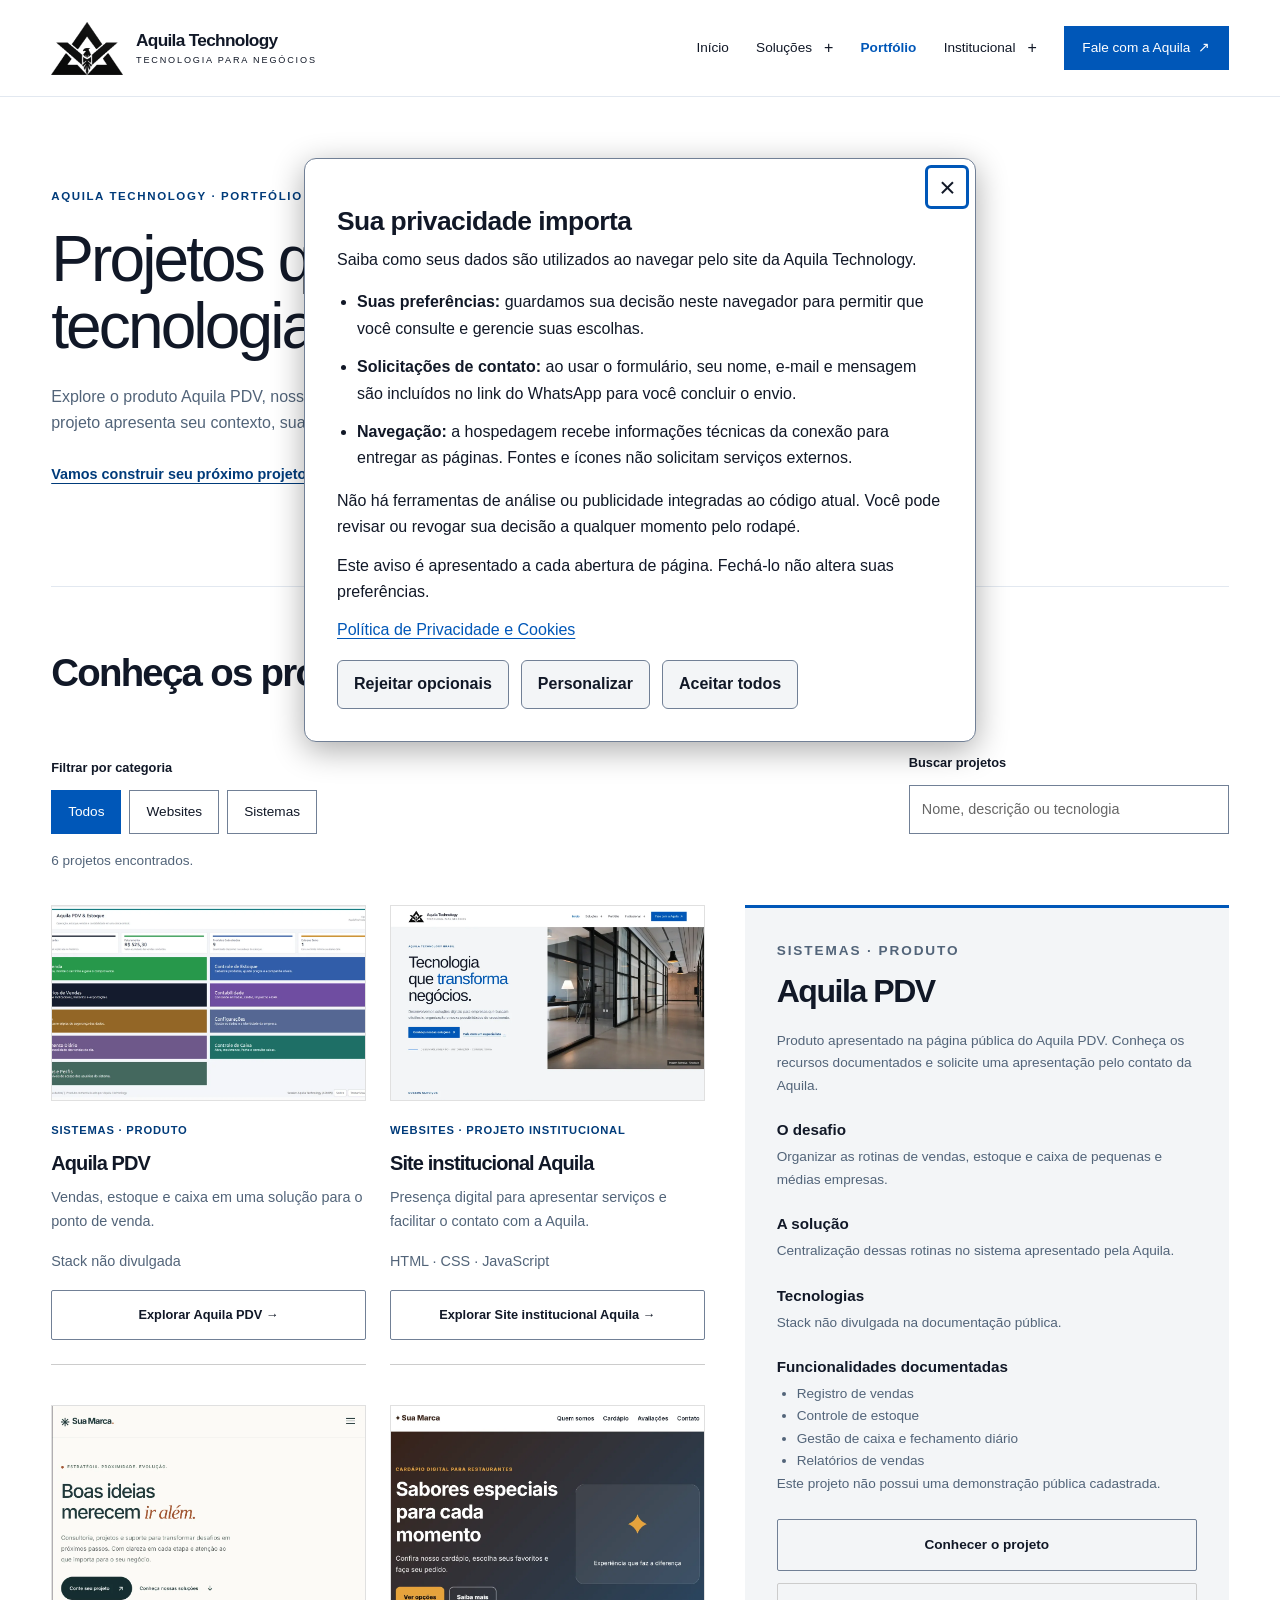
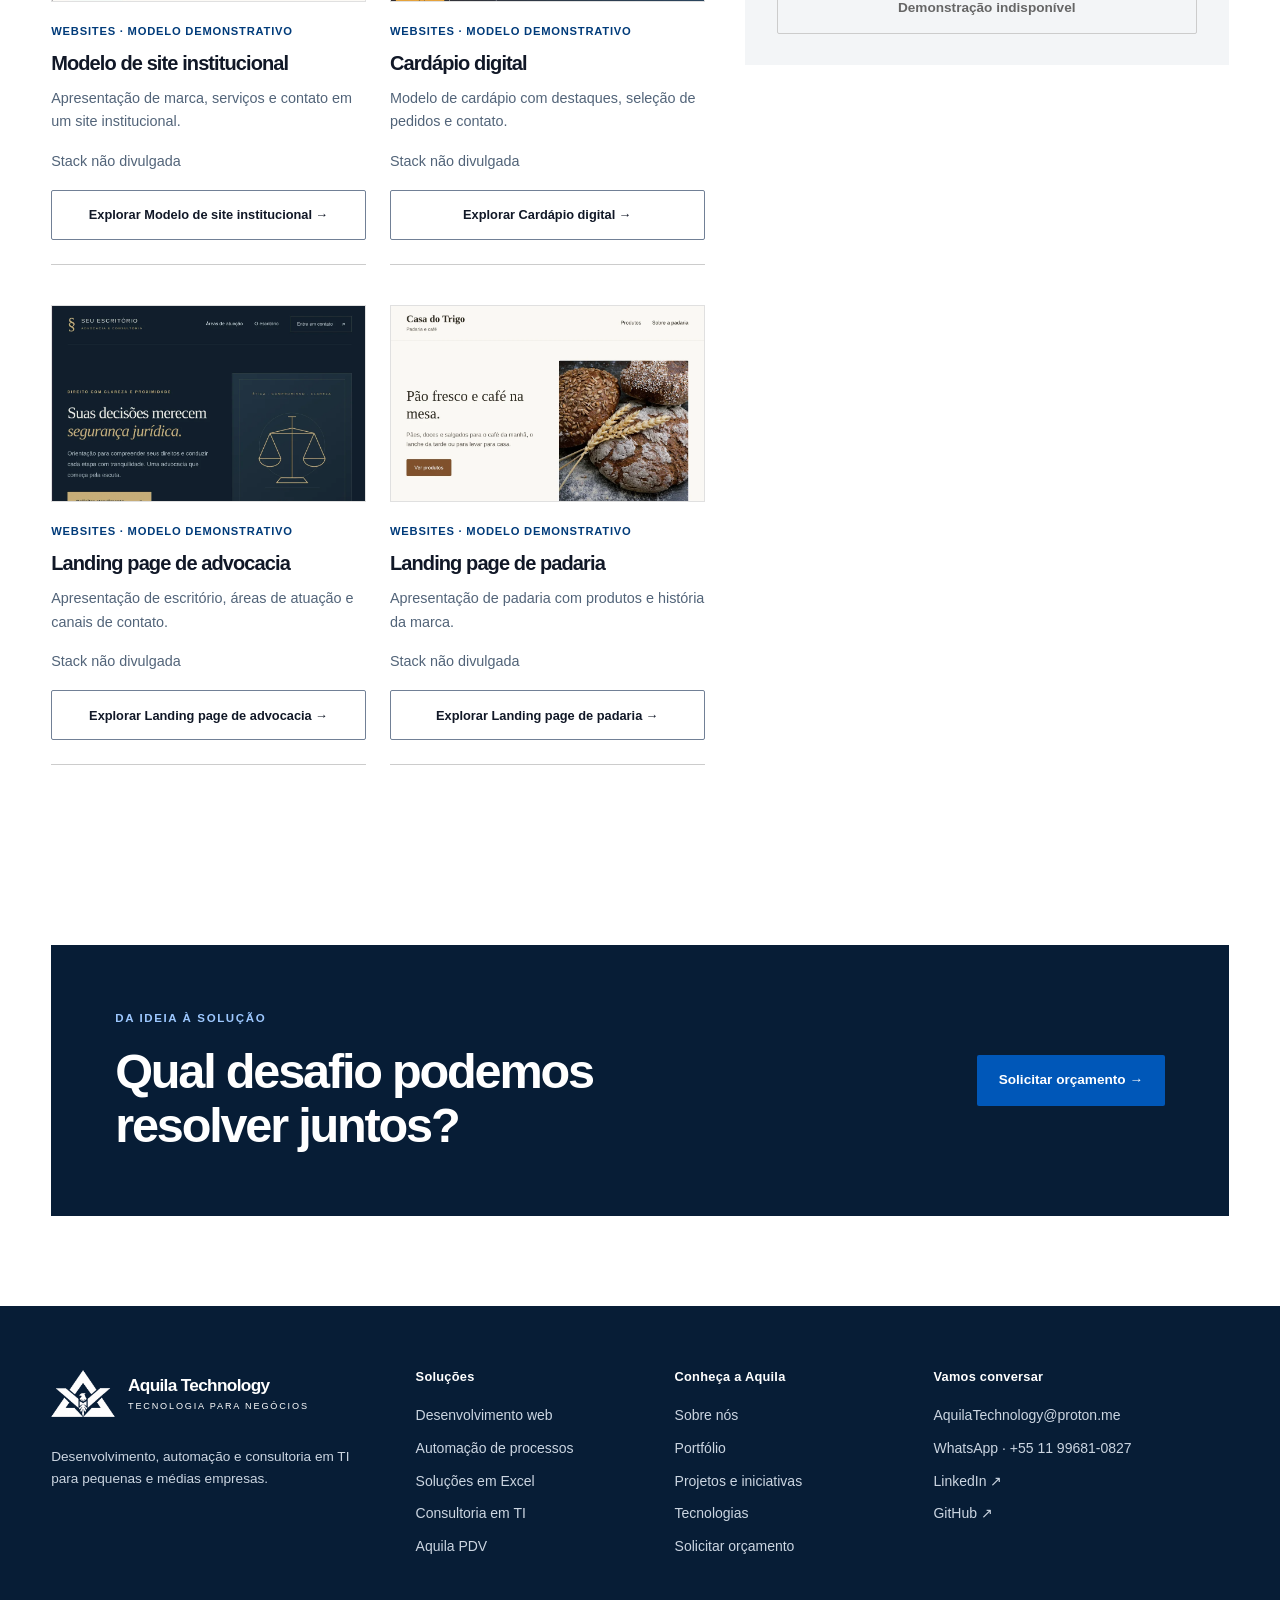
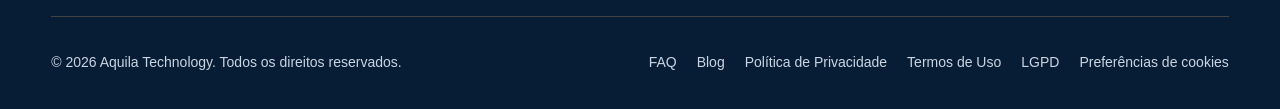
==== commit b7e6bcbb: "chore: checkpoint blue identity before cleanup and optimization" ====
--- a/portfolio/index.html
+++ b/portfolio/index.html
@@ -9,7 +9,7 @@
       name="description"
       content="Explore projetos da Aquila em desenvolvimento web e sistemas. Conheça soluções documentadas e solicite seu orçamento."
     />
-    <meta name="theme-color" content="#E30613" />
+    <meta name="theme-color" content="#0057B8" />
     <meta property="og:type" content="website" />
     <meta property="og:locale" content="pt_BR" />
     <meta property="og:title" content="Portfólio de Sites e Sistemas | Aquila Technology" />
@@ -28,7 +28,7 @@
     <header>
       <div class="navbar container">
         <a class="brand" href="/index.html" aria-label="Aquila Technology — início">
-          <img src="/src/img/optimized/logo-preto.webp" alt="Símbolo Aquila Technology" width="53" height="48" />
+          <picture class="brand-symbol"><source srcset="/src/img/optimized/logo-preto.webp" type="image/webp" /><img src="/src/img/optimized/logo-preto.png" alt="Símbolo Aquila Technology" width="216" height="159" fetchpriority="high" /></picture>
           <span>Aquila Technology<small>Tecnologia para negócios</small></span>
         </a>
         <button class="menu-toggle" type="button" aria-expanded="false" aria-controls="main-navigation" aria-label="Abrir menu"><i aria-hidden="true"></i></button>
@@ -45,6 +45,9 @@
             <a href="/index.html#tecnologias">Tecnologias</a>
             <a href="/FAQ.html">Perguntas frequentes</a>
             <a href="/blog.html">Blog</a>
+            <a href="/privacidade.html">Privacidade</a>
+            <a href="/termos.html">Termos de Uso</a>
+            <a href="/lgpd.html">LGPD</a>
           </div></details>
           <a class="nav-contact" href="/index.html#contato">Fale com a Aquila <span aria-hidden="true">↗</span></a>
         </nav>
@@ -85,7 +88,7 @@
     <footer>
       <div class="container footer-main">
         <div class="footer-brand">
-          <a class="brand" href="/index.html"><img src="/src/img/optimized/logo-branco.webp" alt="Símbolo Aquila Technology" width="53" height="48" loading="lazy" /><span>Aquila Technology<small>Tecnologia para negócios</small></span></a>
+          <a class="brand" href="/index.html"><picture class="brand-symbol"><source srcset="/src/img/optimized/logo-branco.webp" type="image/webp" /><img src="/src/img/optimized/logo-branco.png" alt="Símbolo Aquila Technology" width="216" height="160" loading="lazy" /></picture><span>Aquila Technology<small>Tecnologia para negócios</small></span></a>
           <p>Desenvolvimento, automação e consultoria em TI para pequenas e médias empresas.</p>
         </div>
         <div><h2>Soluções</h2><a href="/index.html#servicos">Desenvolvimento web</a><a href="/index.html#servicos">Automação de processos</a><a href="/index.html#servicos">Soluções em Excel</a><a href="/index.html#servicos">Consultoria em TI</a><a href="/pdv.html">Aquila PDV</a></div>
--- a/styles.css
+++ b/styles.css
@@ -1,10 +1,26 @@
 /* Aquila — tokens corporativos e componentes compartilhados. */
 :root {
-  --bg: #fff; --surface: #f5f5f5; --surface-soft: #ededed;
-  --primary: #e30613; --secondary: #b90510; --text: #111; --muted: #555;
-  --white: #fff; --border: #d9d9d9; --success: #216440; --radius: 4px;
+  --color-primary: #0057B8;
+  --color-primary-dark: #003B7A;
+  --color-primary-light: #EAF3FF;
+  --color-deep: #071D36;
+  --color-background: #FFFFFF;
+  --color-background-alt: #F3F5F7;
+  --color-text: #111827;
+  --color-text-secondary: #526479;
+  --color-border: #E2E8F0;
+  --color-control-border: #718096;
+  --color-on-deep: #FFFFFF;
+  --color-on-deep-secondary: #CBD5E1;
+  --color-on-deep-accent: #9DC8FF;
+  --color-error: #B42318;
+  --color-success: #216440;
+  --bg: var(--color-background); --surface: var(--color-background-alt); --surface-soft: var(--color-primary-light);
+  --primary: var(--color-primary); --secondary: var(--color-primary-dark);
+  --text: var(--color-text); --muted: var(--color-text-secondary);
+  --white: #fff; --border: var(--color-border); --success: var(--color-success); --radius: 4px;
   --space-1: .5rem; --space-2: 1rem; --space-3: 1.5rem; --space-4: 2rem;
-  --space-section: clamp(3.5rem, 7vw, 7rem); --shadow: 0 8px 24px #11111108;
+  --space-section: clamp(3.5rem, 7vw, 7rem); --shadow: 0 8px 24px #071d360a;
 }
 * { box-sizing: border-box; margin: 0; padding: 0; }
 html { scroll-behavior: smooth; scroll-padding-top: 110px; }
@@ -28,7 +44,8 @@
 header { position: sticky; top: 0; z-index: 30; background: #fff; border-bottom: 1px solid var(--border); }
 .navbar { display: flex; align-items: center; justify-content: space-between; gap: 2rem; min-height: 96px; }
 .brand { display: inline-flex; align-items: center; gap: .8rem; text-decoration: none; flex-shrink: 0; }
-.brand img { width: 53px; height: 48px; object-fit: contain; }
+.brand-symbol { display: block; flex: 0 0 auto; width: 72px; }
+.brand-symbol img { width: 100%; height: auto; object-fit: contain; }
 .brand span { font-size: 1.08rem; font-weight: 700; letter-spacing: -.04em; line-height: 1.1; }
 .brand small { display: block; margin-top: .35rem; font-size: .57rem; letter-spacing: .2em; font-weight: 400; text-transform: uppercase; }
 .nav-links { display: flex; align-items: center; gap: 1.7rem; font-size: .85rem; }
@@ -49,7 +66,7 @@
 .menu-toggle[aria-expanded=true]::before { content: '×'; }
 .menu-toggle i { display: none; }
 /* Hero de composição editorial, foto ilustrativa e ações objetivas. */
-.hero { position: relative; background: #f5f5f5; }
+.hero { position: relative; background: var(--surface); }
 .home-hero { padding: 0; }
 .hero-grid { display: grid; grid-template-columns: 1fr 1fr; min-height: 650px; align-items: stretch; }
 .hero-copy { display: flex; flex-direction: column; justify-content: center; align-items: flex-start; padding-block: 5rem; padding-right: 3.5rem; gap: 1.5rem; }
@@ -65,9 +82,9 @@
 .btn { display: inline-flex; align-items: center; justify-content: center; gap: .7rem; min-height: 50px; padding: .85rem 1.3rem; border: 1px solid transparent; border-radius: 2px; text-decoration: none; font-size: .85rem; font-weight: 600; cursor: pointer; transition: background-color .15s, color .15s, border-color .15s; }
 .btn-primary { background: var(--primary); color: #fff; }
 .btn-primary:hover { background: var(--secondary); }
-.btn-secondary { color: var(--text); border-color: #aaa; background: transparent; }
+.btn-secondary { color: var(--text); border-color: var(--color-control-border); background: transparent; }
 .btn-secondary:hover { background: var(--text); border-color: var(--text); color: #fff; }
-.btn:disabled { cursor: default; color: #666; border-color: #ccc; background: #f5f5f5; }
+.btn:disabled { cursor: default; color: #666; border-color: #ccc; background: var(--surface); }
 .text-link { display: inline-flex; align-items: center; gap: .5rem; min-height: 44px; color: var(--secondary); font-size: .9rem; font-weight: 600; margin-top: 1rem; }
 .internal-hero { padding-block: clamp(3.5rem, 7vw, 6rem); border-bottom: 1px solid var(--border); }
 .internal-hero .hero-copy { padding: 0; }
@@ -88,11 +105,11 @@
 .service-link { margin-top: 1.5rem; }
 .tag { display: inline-block; padding: .2rem .55rem; font-size: .7rem; border: 1px solid #ccc; border-radius: 2px; font-weight: 600; }
 .tag-success { color: var(--success); border-color: #b3cbbb; background: #eff5f0; }
-.pdv-section { background: #111; color: #fff; }
+.pdv-section { background: var(--color-deep); color: var(--color-on-deep); }
 .pdv-layout { display: grid; grid-template-columns: .9fr 1.1fr; align-items: center; gap: clamp(2rem, 6vw, 6rem); }
-.pdv-copy .eyebrow { color: #ff7b83; }
+.pdv-copy .eyebrow { color: var(--color-on-deep-accent); }
 .pdv-copy h2 { margin-block: 1.2rem; }
-.pdv-copy > p:not(.eyebrow), .pdv-benefits { color: #c7c7c7; }
+.pdv-copy > p:not(.eyebrow), .pdv-benefits { color: var(--color-on-deep-secondary); }
 .pdv-benefits { display: grid; gap: .65rem; list-style: none; margin-block: 1.5rem 2rem; font-size: .9rem; }
 .pdv-benefits i { color: #fff; margin-right: .5rem; }
 .availability { display: inline-block; color: #c8e4d1; font-size: .7rem; border: 1px solid #506255; padding: .3rem .6rem; margin-bottom: 1.25rem; }
@@ -108,10 +125,10 @@
 .project-card { min-width: 0; border-top: 2px solid #111; padding-top: 1.5rem; }
 .project-icon { font-size: 1.6rem; color: var(--primary); display: block; margin-bottom: 1.5rem; }
 .project-card p { color: var(--muted); margin-top: .75rem; font-size: .9rem; }
-.project-card img { width: 100%; aspect-ratio: 16/10; object-fit: cover; margin-bottom: 1.5rem; background: #f5f5f5; }
+.project-card img { width: 100%; aspect-ratio: 16/10; object-fit: cover; margin-bottom: 1.5rem; background: var(--surface); }
 .tech-grid { display: flex; flex-wrap: wrap; gap: .75rem; }
 .tech-item { display: inline-flex; align-items: center; gap: .6rem; padding: .8rem 1.2rem; border: 1px solid #ccc; font-size: .85rem; background: #fff; }
-.tech-item i { color: #555; }
+.tech-item i { color: var(--muted); }
 .about-section { display: grid; grid-template-columns: 1fr .8fr; gap: 5rem; align-items: start; }
 .about-copy h2 { margin-block: 1rem 1.5rem; }
 .about-copy p:not(.eyebrow) { color: var(--muted); max-width: 650px; }
@@ -132,18 +149,18 @@
 .contact-form { grid-column: 2; grid-row: 1 / 3; background: #fff; border: 1px solid var(--border); padding: clamp(1.25rem, 3vw, 2.5rem); display: grid; gap: 1.25rem; }
 .form-row { display: flex; gap: 1rem; }
 .form-field { display: grid; gap: .4rem; width: 100%; min-width: 0; }
-.form-field label { font-size: .8rem; font-weight: 600; }
-.contact-form input, .contact-form textarea { width: 100%; min-height: 48px; border: 1px solid #999; border-radius: 2px; padding: .75rem; background: #fff; color: #111; font: inherit; }
+.form-field label { font-size: .875rem; font-weight: 600; }
+.contact-form input, .contact-form textarea { width: 100%; min-height: 48px; border: 1px solid var(--color-control-border); border-radius: 2px; padding: .75rem; background: #fff; color: #111; font: inherit; }
 .contact-form input::placeholder, .contact-form textarea::placeholder { color: #666; }
 .contact-form textarea { min-height: 140px; resize: vertical; }
-.contact-form :invalid:not(:placeholder-shown) { border-color: #b90510; }
+.contact-form :invalid:not(:placeholder-shown) { border-color: var(--color-error); }
 .contact-form .btn { justify-self: start; }
 .form-status { font-size: .85rem; }
 .form-status:empty { display: none; }
-.form-status.is-error { color: #b90510; }
+.form-status.is-error { color: var(--color-error); }
 .form-status.is-success { color: var(--success); }
 /* Produto e conteúdo institucional. */
-.product-hero { background: #f5f5f5; }
+.product-hero { background: var(--surface); }
 .product-hero-grid { display: grid; grid-template-columns: 1fr 1fr; gap: 4rem; align-items: center; }
 .product-copy h1 { font-size: clamp(2.5rem, 4.5vw, 4.5rem); margin-block: 1rem 1.5rem; }
 .product-copy > p:not(.eyebrow) { color: var(--muted); }
@@ -160,8 +177,8 @@
 .gallery-card img { width: 100%; height: auto; aspect-ratio: 16/10; object-fit: contain; background: #eaeaea; padding: .75rem; }
 .gallery-card figcaption { padding: 1rem; font-size: .9rem; }
 .product-cta { padding-top: 0; }
-.cta-box { padding: clamp(2rem,5vw,4rem); background: #111; color: #fff; display: flex; justify-content: space-between; align-items: center; gap: 3rem; }
-.cta-box .eyebrow { color: #ff7b83; }
+.cta-box { padding: clamp(2rem,5vw,4rem); background: var(--color-deep); color: var(--color-on-deep); display: flex; justify-content: space-between; align-items: center; gap: 3rem; }
+.cta-box .eyebrow { color: var(--color-on-deep-accent); }
 .cta-box h2 { max-width: 720px; margin-top: 1rem; }
 .cta-box .btn { flex-shrink: 0; }
 .faq-item { max-width: 850px; padding-block: 2rem; border-bottom: 1px solid var(--border); }
@@ -171,15 +188,15 @@
 .faq-item ul { padding-left: 1.3rem; }
 .faq-item a { color: var(--secondary); overflow-wrap: anywhere; }
 /* Rodapé completo; preferências com aparência de link. */
-footer { padding-block: 4rem 1.5rem; background: #111; color: #fff; }
+footer { padding-block: 4rem 1.5rem; background: var(--color-deep); color: var(--color-on-deep); }
 .footer-main { display: grid; grid-template-columns: 1.5fr 1fr 1fr 1.4fr; gap: 3rem; padding-bottom: 3rem; }
-.footer-brand p { color: #bdbdbd; font-size: .85rem; margin-top: 1.25rem; max-width: 300px; }
+.footer-brand p { color: var(--color-on-deep-secondary); font-size: .85rem; margin-top: 1.25rem; max-width: 300px; }
 .footer-main h2 { font-size: .8rem; letter-spacing: .02em; margin-bottom: 1.25rem; }
-.footer-main a:not(.brand) { display: block; color: #bdbdbd; font-size: .8rem; margin-bottom: .6rem; text-decoration: none; overflow-wrap: anywhere; }
+.footer-main a:not(.brand) { display: block; color: var(--color-on-deep-secondary); font-size: .875rem; margin-bottom: .6rem; text-decoration: none; overflow-wrap: anywhere; }
 .footer-main a:hover { color: #fff; text-decoration: underline; }
-.footer-content { display: flex; justify-content: space-between; align-items: center; flex-wrap: wrap; gap: 1rem 2rem; padding-top: 1.5rem; border-top: 1px solid #444; color: #bdbdbd; font-size: .72rem; }
+.footer-content { display: flex; justify-content: space-between; align-items: center; flex-wrap: wrap; gap: 1rem 2rem; padding-top: 1.5rem; border-top: 1px solid #444; color: var(--color-on-deep-secondary); font-size: .875rem; }
 .footer-links { display: flex; flex-wrap: wrap; align-items: center; gap: .4rem 1.25rem; }
-.footer-links a, .footer-links .cookie-settings { display: inline-flex; align-items: center; min-height: 44px; color: #bdbdbd; font-size: .72rem; text-decoration: none; }
+.footer-links a, .footer-links .cookie-settings { display: inline-flex; align-items: center; min-height: 44px; color: var(--color-on-deep-secondary); font-size: .875rem; text-decoration: none; }
 .footer-links .cookie-settings { appearance: none; border: 0; padding: 0; background: transparent; font-family: inherit; line-height: inherit; cursor: pointer; }
 .footer-links a:hover, .footer-links .cookie-settings:hover { color: #fff; text-decoration: underline; }
 footer noscript { font-size: .75rem; }
@@ -225,7 +242,9 @@
  .card-header { gap: 1rem; }
  .form-row { flex-direction: column; }
  .brand span { font-size: .95rem; }
- .brand img { width: 42px; height: 40px; }
+ .brand-symbol { width: 56px; }
+ .brand { gap: .65rem; }
+ .brand small { letter-spacing: .08em; }
  .footer-links { gap: .4rem 1rem; }
 }
 @media (prefers-reduced-motion: reduce) {
@@ -243,3 +262,12 @@
 .bi { display: inline-block; width: 1em; height: 1em; fill: currentColor; vertical-align: -.125em; flex-shrink: 0; }
 .card-icon, .project-icon, .feature-card .bi { width: 1.6rem; height: 1.6rem; }
 .contact-icon { width: 1.25rem; height: 1.25rem; }
+
+/* Identidade e estados compartilhados: marca preservada em proporção natural. */
+footer .brand-symbol { width: 64px; }
+.nav-links details:has(a[aria-current="page"]) > summary { color: var(--primary); }
+.nav-links a[aria-current="page"] { font-weight: 700; }
+.form-field-error { color: var(--color-error); font-size: .8rem; }
+.form-field-error:empty { display: none; }
+.contact-form [aria-invalid="true"] { border-color: var(--color-error); }
+@media (max-width: 1100px) and (min-width: 481px) { .brand-symbol { width: 64px; } }
--- a/src/portfolio.css
+++ b/src/portfolio.css
@@ -9,24 +9,24 @@
 .portfolio-tools fieldset { border: 0; flex: 1 1 400px; min-width: 0; }
 .portfolio-tools legend, .portfolio-search label { display: block; margin-bottom: .75rem; font-size: .8rem; font-weight: 600; }
 .portfolio-filters { display: flex; flex-wrap: wrap; gap: .5rem; }
-.portfolio-filters button { border: 1px solid #aaa; background: #fff; color: #333; padding: .5rem 1rem; cursor: pointer; min-height: 44px; font: inherit; font-size: .85rem; }
-.portfolio-filters button[aria-pressed=true] { background: #111; color: #fff; border-color: #111; }
+.portfolio-filters button { border: 1px solid var(--color-control-border); background: #fff; color: var(--text); padding: .5rem 1rem; cursor: pointer; min-height: 44px; font: inherit; font-size: .85rem; }
+.portfolio-filters button[aria-pressed=true] { background: var(--primary); color: #fff; border-color: var(--primary); }
 .portfolio-search { flex: 0 1 320px; }
-.portfolio-search input { width: 100%; min-height: 48px; padding: .75rem; border: 1px solid #999; color: #111; background: #fff; font: inherit; font-size: .9rem; }
+.portfolio-search input { width: 100%; min-height: 48px; padding: .75rem; border: 1px solid var(--color-control-border); color: var(--text); background: #fff; font: inherit; font-size: .9rem; }
 .portfolio-search input::placeholder { color: #666; }
-#portfolio-status { color: #555; margin-block: 1rem 2rem; font-size: .85rem; }
+#portfolio-status { color: var(--muted); margin-block: 1rem 2rem; font-size: .85rem; }
 .portfolio-layout { display: grid; grid-template-columns: 1.35fr 1fr; align-items: start; gap: 2.5rem; }
 .portfolio-grid { display: grid; grid-template-columns: repeat(2,minmax(0,1fr)); gap: 2.5rem 1.5rem; }
 .portfolio-card { min-width: 0; overflow-wrap: anywhere; border-bottom: 1px solid #ccc; padding-bottom: 1.5rem; }
-.portfolio-card img { width: 100%; height: auto; aspect-ratio: 16 / 10; object-fit: cover; object-position: top; background: #f5f5f5; margin-bottom: 1.25rem; border: 1px solid #e0e0e0; }
+.portfolio-card img { width: 100%; height: auto; aspect-ratio: 16 / 10; object-fit: cover; object-position: top; background: var(--surface); margin-bottom: 1.25rem; border: 1px solid #e0e0e0; }
 .portfolio-card h3 { font-size: 1.25rem; margin-block: .75rem; }
-.portfolio-card p:not(.eyebrow) { font-size: .85rem; color: var(--muted); margin-bottom: 1rem; }
-.portfolio-card .eyebrow { font-size: .6rem; letter-spacing: .07em; }
+.portfolio-card p:not(.eyebrow) { font-size: .9rem; color: var(--muted); margin-bottom: 1rem; }
+.portfolio-card .eyebrow { font-size: .7rem; letter-spacing: .07em; }
 .portfolio-card .btn { font-size: .8rem; width: 100%; padding-inline: .6rem; }
 .portfolio-detail { background: var(--surface); padding: clamp(1.25rem,3vw,2rem); min-width: 0; overflow-wrap: anywhere; border-top: 3px solid var(--primary); position: sticky; top: 120px; max-height: calc(100dvh - 140px); overflow-y: auto; scroll-margin-top: 120px; }
 .portfolio-detail h2 { font-size: clamp(1.7rem,2.5vw,2.5rem); margin-block: .75rem 1.25rem; }
 .portfolio-detail h3 { font-size: .95rem; letter-spacing: 0; margin-block: 1.5rem .5rem; }
-.portfolio-detail p, .portfolio-detail li { color: #555; font-size: .85rem; }
+.portfolio-detail p, .portfolio-detail li { color: var(--muted); font-size: .85rem; }
 .portfolio-detail ul { padding-left: 1.25rem; }
 .portfolio-note { font-size: .8rem; color: var(--muted); }
 .portfolio-actions { display: flex; flex-wrap: wrap; gap: .75rem; margin-top: 1.5rem; }
--- a/src/consent.css
+++ b/src/consent.css
@@ -1,19 +1,19 @@
 /* Componente isolado: superfícies sólidas e ações com o mesmo destaque. */
 .cookie-banner[hidden] { display: none; }
-.cookie-banner { position: fixed; inset: 0; width: min(42rem, calc(100% - 2rem)); margin: auto; max-height: calc(100dvh - 2rem); overflow-y: auto; padding: clamp(1.1rem, 3vw, 2rem); background: #ffffff; color: #111111; border: 1px solid #b8b8b8; border-radius: 12px; box-shadow: 0 8px 32px #0005; }
+.cookie-banner { position: fixed; inset: 0; width: min(42rem, calc(100% - 2rem)); margin: auto; max-height: calc(100dvh - 2rem); overflow-y: auto; padding: clamp(1.1rem, 3vw, 2rem); background: var(--bg); color: var(--text); border: 1px solid var(--color-control-border); border-radius: 12px; box-shadow: 0 8px 32px #0005; }
 .cookie-banner h2, .cookie-dialog h2 { font-size: clamp(1.25rem, 3vw, 1.65rem); letter-spacing: -.02em; margin-bottom: .65rem; }
 .cookie-banner p, .cookie-dialog p { margin-bottom: .75rem; max-width: 85ch; }
-.cookie-banner a, .cookie-dialog a { color: #b90510; text-underline-offset: .2em; }
+.cookie-banner a, .cookie-dialog a { color: var(--primary); text-underline-offset: .2em; }
 .cookie-actions { display: flex; flex-wrap: wrap; gap: .75rem; margin-top: 1rem; }
-.cookie-button { min-height: 44px; padding: .65rem 1rem; border: 1px solid #8298b2; border-radius: 6px; background: #f5f5f5; color: #111111; font: inherit; font-weight: 600; cursor: pointer; }
-.cookie-button:hover { background: #e9e9e9; }
-.cookie-button:focus-visible, .cookie-banner a:focus-visible, .cookie-dialog a:focus-visible { outline: 3px solid #b90510; outline-offset: 3px; }
-.cookie-dialog { margin: auto; width: min(42rem, calc(100% - 2rem)); max-height: calc(100dvh - 2rem); padding: clamp(1rem, 4vw, 2rem); overflow-y: auto; border: 1px solid #b8b8b8; border-radius: 12px; background: #ffffff; color: #111111; }
-.cookie-banner::backdrop, .cookie-dialog::backdrop { background: #11111199; }
-.cookie-category { border-block: 1px solid #b8b8b8; padding-block: 1rem; margin-block: 1rem; }
+.cookie-button { min-height: 44px; padding: .65rem 1rem; border: 1px solid var(--color-control-border); border-radius: 6px; background: var(--surface); color: var(--text); font: inherit; font-weight: 600; cursor: pointer; }
+.cookie-button:hover { background: var(--color-primary-light); }
+.cookie-button:focus-visible, .cookie-banner a:focus-visible, .cookie-dialog a:focus-visible { outline: 3px solid var(--primary); outline-offset: 3px; }
+.cookie-dialog { margin: auto; width: min(42rem, calc(100% - 2rem)); max-height: calc(100dvh - 2rem); padding: clamp(1rem, 4vw, 2rem); overflow-y: auto; border: 1px solid var(--color-control-border); border-radius: 12px; background: var(--bg); color: var(--text); }
+.cookie-banner::backdrop, .cookie-dialog::backdrop { background: var(--text)99; }
+.cookie-category { border-block: 1px solid var(--color-control-border); padding-block: 1rem; margin-block: 1rem; }
 .cookie-category strong { display: block; margin-bottom: .5rem; }
 .cookie-category span { color: #216440; }
-.cookie-notice { position: relative; max-width: 76rem; margin-inline: auto; padding-inline: 1rem; color: #555555; }
+.cookie-notice { position: relative; max-width: 76rem; margin-inline: auto; padding-inline: 1rem; color: var(--muted); }
 .cookie-notice:empty { display: none; }
 @media (max-width: 480px) {
   .cookie-banner { width: calc(100% - 1rem); }
@@ -24,6 +24,6 @@
 .cookie-banner { padding-top: 3rem; }
 .cookie-data-details { padding-left: 1.25rem; margin-block: 1rem; }
 .cookie-data-details li { margin-bottom: .75rem; }
-.cookie-dismiss { position: absolute; top: .35rem; right: .35rem; width: 44px; height: 44px; border: 0; border-radius: 6px; background: transparent; color: #111111; font: inherit; font-size: 1.75rem; cursor: pointer; }
-.cookie-dismiss:hover { background: #e9e9e9; }
-.cookie-dismiss:focus-visible { outline: 3px solid #b90510; outline-offset: -3px; }
+.cookie-dismiss { position: absolute; top: .35rem; right: .35rem; width: 44px; height: 44px; border: 0; border-radius: 6px; background: transparent; color: var(--text); font: inherit; font-size: 1.75rem; cursor: pointer; }
+.cookie-dismiss:hover { background: var(--color-primary-light); }
+.cookie-dismiss:focus-visible { outline: 3px solid var(--primary); outline-offset: -3px; }
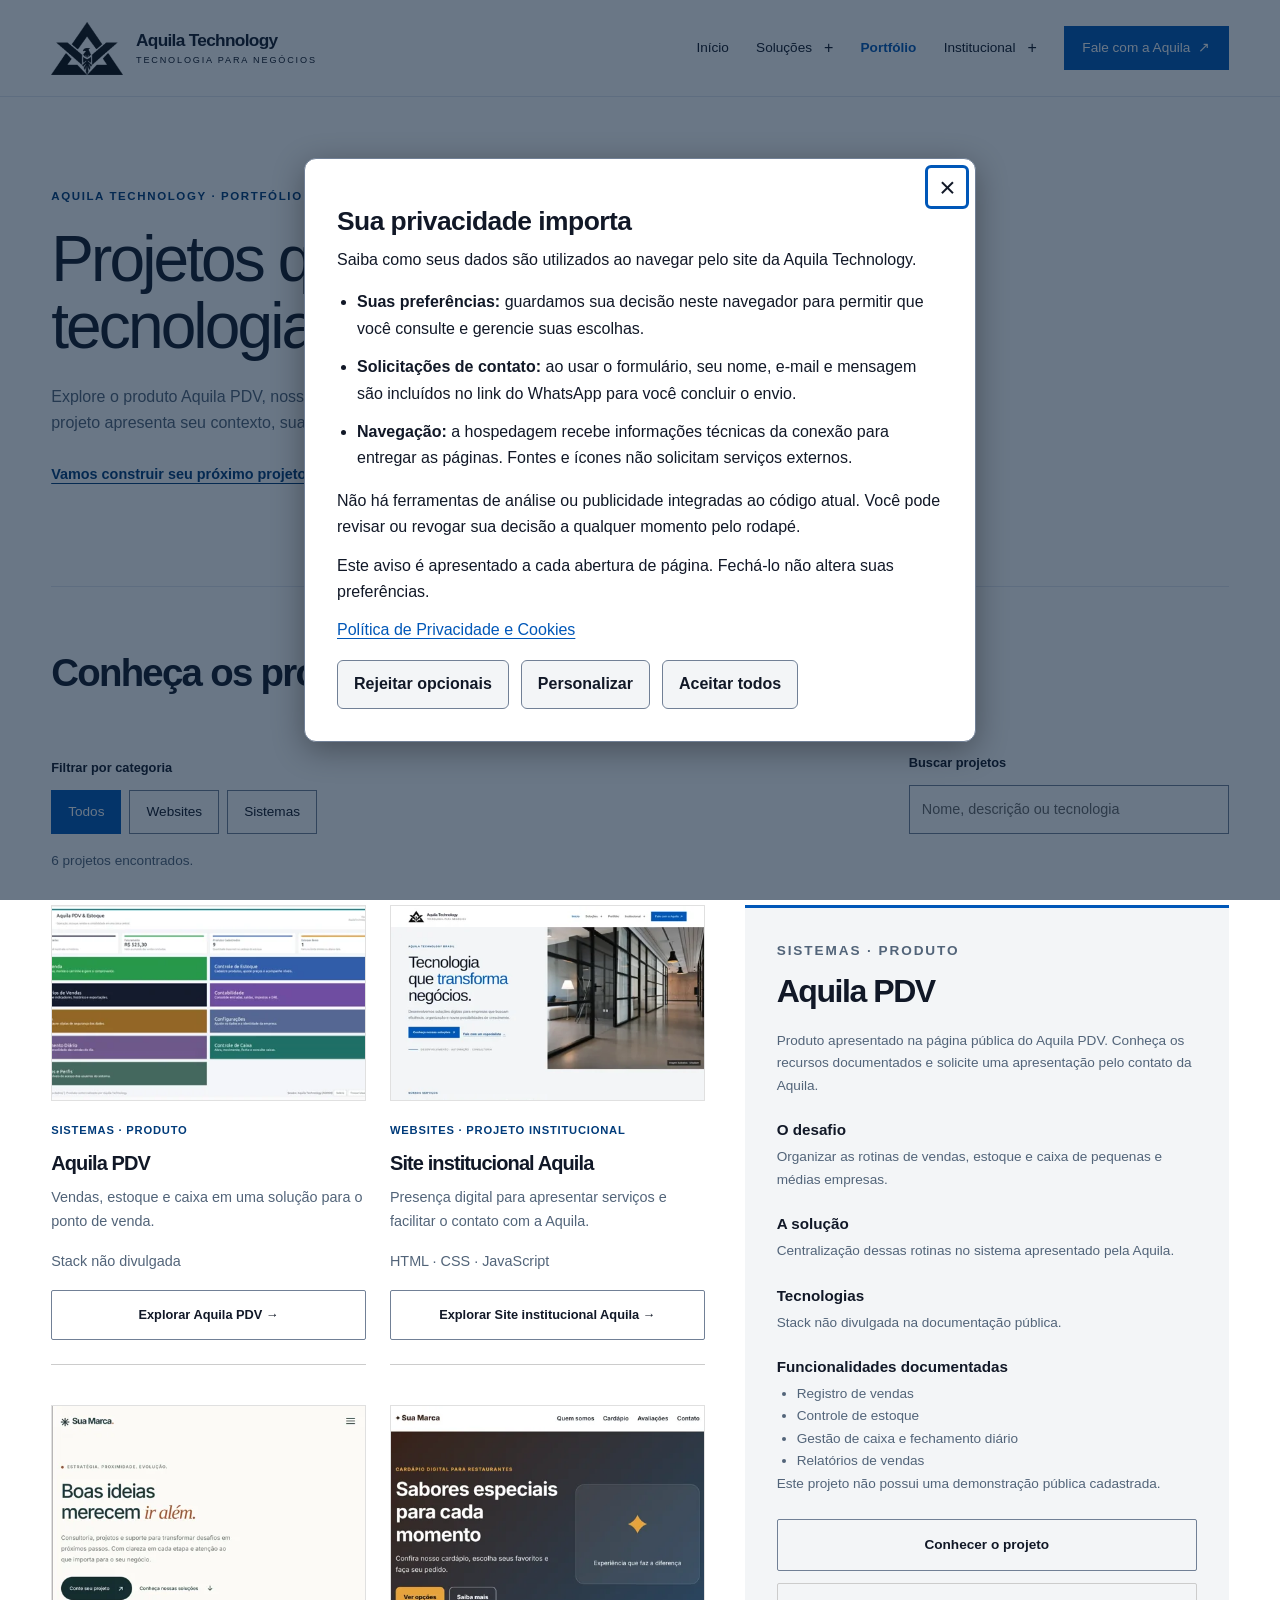
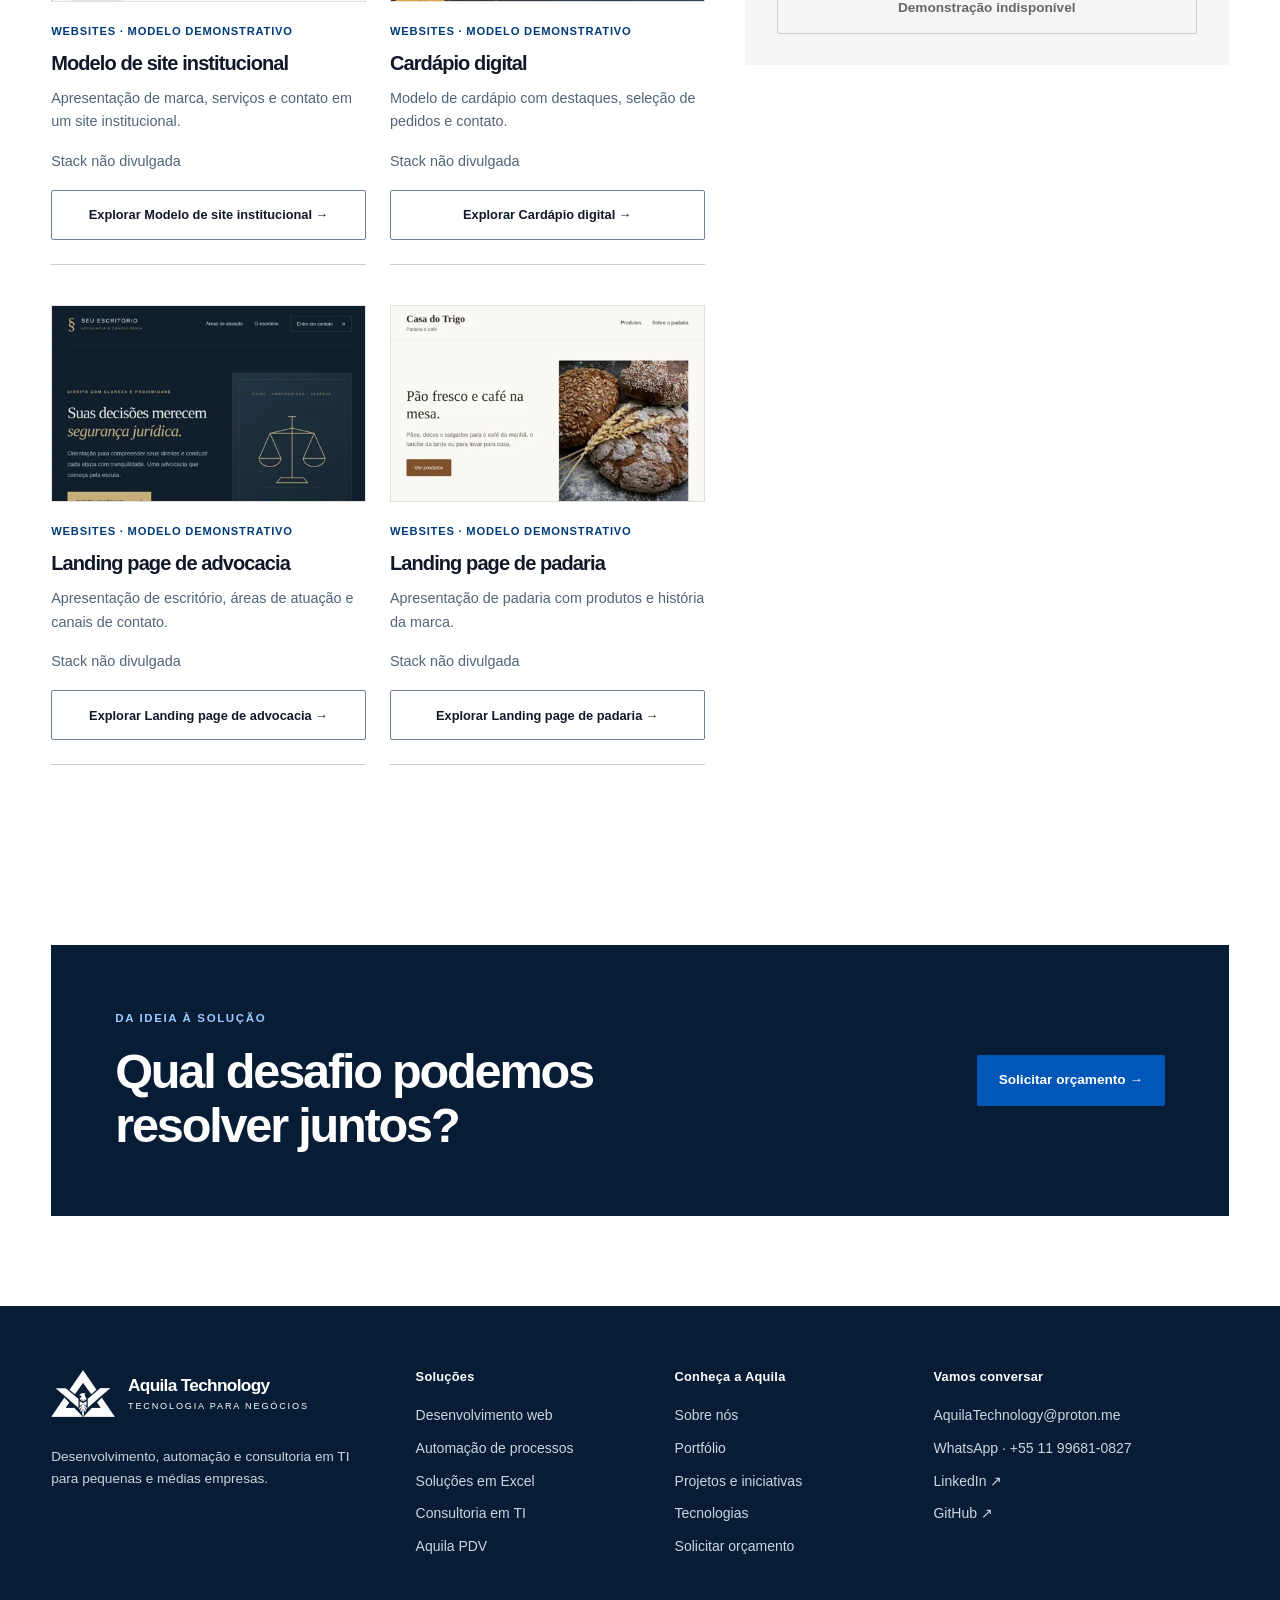
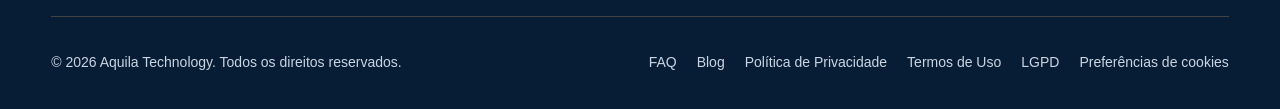
==== commit f08d6683: "perf: optimize static build and responsive assets" ====
--- a/portfolio/index.html
+++ b/portfolio/index.html
@@ -16,7 +16,8 @@
     <meta property="og:description" content="Projetos e soluções digitais da Aquila Technology." />
     <meta property="og:image" content="https://www.aquilatechnology.com.br/src/img/logo/logo-branco.png" />
     <title>Portfólio de Sites e Sistemas | Aquila Technology</title>
-    <link rel="icon" type="image/png" href="/src/img/logo/favicon.png" />
+    <link rel="icon" type="image/png" sizes="64x64" href="/src/img/optimized/favicon-preto.png" />
+    <link rel="icon" type="image/png" sizes="64x64" href="/src/img/optimized/favicon-branco.png" media="(prefers-color-scheme: dark)" />
     <link rel="stylesheet" href="/styles.css" />
     <link rel="stylesheet" href="/src/portfolio.css" />
     <link rel="canonical" href="https://www.aquilatechnology.com.br/portfolio/" />
@@ -31,7 +32,7 @@
           <picture class="brand-symbol"><source srcset="/src/img/optimized/logo-preto.webp" type="image/webp" /><img src="/src/img/optimized/logo-preto.png" alt="Símbolo Aquila Technology" width="216" height="159" fetchpriority="high" /></picture>
           <span>Aquila Technology<small>Tecnologia para negócios</small></span>
         </a>
-        <button class="menu-toggle" type="button" aria-expanded="false" aria-controls="main-navigation" aria-label="Abrir menu"><i aria-hidden="true"></i></button>
+        <button class="menu-toggle" type="button" aria-expanded="false" aria-controls="main-navigation" aria-label="Abrir menu"></button>
         <nav id="main-navigation" class="nav-links" aria-label="Navegação principal">
           <a href="/index.html">Início</a>
           <details><summary>Soluções</summary><div class="nav-submenu">
@@ -72,12 +73,12 @@
         <button id="retry-projects" class="btn btn-secondary" type="button" hidden>Tentar novamente</button>
         <div class="portfolio-layout">
           <div id="project-list" class="portfolio-grid" aria-label="Projetos">
-            <article class="portfolio-card"><img src="/src/img/optimized/aquila-pdv-1.webp" alt="Tela principal do produto Aquila PDV" width="800" height="450" loading="lazy" /><h3>Aquila PDV</h3><p>Vendas, estoque e caixa em uma solução para o ponto de venda.</p><a class="text-link" href="/index.html#contato">Solicitar um projeto semelhante</a></article>
-            <article class="portfolio-card"><img src="/src/img/optimized/site-aquila.webp" alt="Captura real da página inicial da Aquila Technology redesenhada" width="800" height="450" loading="lazy" /><h3>Site institucional Aquila</h3><p>Presença digital para apresentar serviços e facilitar o contato com a Aquila.</p><a class="text-link" href="/index.html#contato">Solicitar um projeto semelhante</a></article>
-            <article class="portfolio-card"><img src="/portfolio/img/optimized/modelo-institucional-1.webp" alt="Modelo de site institucional — captura 1" width="800" height="450" loading="lazy" /><h3>Modelo de site institucional</h3><p>Apresentação de marca, serviços e contato em um site institucional.</p><a class="text-link" href="/index.html#contato">Solicitar um projeto semelhante</a></article>
-            <article class="portfolio-card"><img src="/portfolio/img/optimized/cardapio-digital-1.webp" alt="Cardápio digital — captura 1" width="800" height="450" loading="lazy" /><h3>Cardápio digital</h3><p>Modelo de cardápio com destaques, seleção de pedidos e contato.</p><a class="text-link" href="/index.html#contato">Solicitar um projeto semelhante</a></article>
-            <article class="portfolio-card"><img src="/portfolio/img/optimized/landing-advocacia-1.webp" alt="Landing page de advocacia — captura 1" width="800" height="450" loading="lazy" /><h3>Landing page de advocacia</h3><p>Apresentação de escritório, áreas de atuação e canais de contato.</p><a class="text-link" href="/index.html#contato">Solicitar um projeto semelhante</a></article>
-            <article class="portfolio-card"><img src="/portfolio/img/optimized/landing-padaria-1.webp" alt="Landing page de padaria — captura 1" width="800" height="450" loading="lazy" /><h3>Landing page de padaria</h3><p>Apresentação de padaria com produtos e história da marca.</p><a class="text-link" href="/index.html#contato">Solicitar um projeto semelhante</a></article>
+            <article class="portfolio-card"><img src="/src/img/optimized/pdv-home.webp" srcset="/src/img/thumbs/aquila-pdv-480.webp 480w, /src/img/thumbs/aquila-pdv-800.webp 800w, /src/img/optimized/pdv-home.webp 1200w" sizes="(max-width: 480px) 92vw, (max-width: 900px) 44vw, 26vw" alt="Tela principal do produto Aquila PDV" width="800" height="450" loading="lazy" /><h3>Aquila PDV</h3><p>Vendas, estoque e caixa em uma solução para o ponto de venda.</p><a class="text-link" href="/index.html#contato">Solicitar um projeto semelhante</a></article>
+            <article class="portfolio-card"><img src="/src/img/optimized/site-aquila.webp" srcset="/src/img/thumbs/site-aquila-480.webp 480w, /src/img/thumbs/site-aquila-800.webp 800w, /src/img/optimized/site-aquila.webp 1200w" sizes="(max-width: 480px) 92vw, (max-width: 900px) 44vw, 26vw" alt="Captura real da página inicial da Aquila Technology redesenhada" width="800" height="450" loading="lazy" /><h3>Site institucional Aquila</h3><p>Presença digital para apresentar serviços e facilitar o contato com a Aquila.</p><a class="text-link" href="/index.html#contato">Solicitar um projeto semelhante</a></article>
+            <article class="portfolio-card"><img src="/portfolio/img/optimized/modelo-institucional-1.webp" srcset="/portfolio/img/thumbs/modelo-institucional-480.webp 480w, /portfolio/img/thumbs/modelo-institucional-800.webp 800w, /portfolio/img/optimized/modelo-institucional-1.webp 1067w" sizes="(max-width: 480px) 92vw, (max-width: 900px) 44vw, 26vw" alt="Modelo de site institucional — captura 1" width="800" height="450" loading="lazy" /><h3>Modelo de site institucional</h3><p>Apresentação de marca, serviços e contato em um site institucional.</p><a class="text-link" href="/index.html#contato">Solicitar um projeto semelhante</a></article>
+            <article class="portfolio-card"><img src="/portfolio/img/optimized/cardapio-digital-1.webp" srcset="/portfolio/img/thumbs/cardapio-digital-480.webp 480w, /portfolio/img/thumbs/cardapio-digital-800.webp 800w, /portfolio/img/optimized/cardapio-digital-1.webp 1067w" sizes="(max-width: 480px) 92vw, (max-width: 900px) 44vw, 26vw" alt="Cardápio digital — captura 1" width="800" height="450" loading="lazy" /><h3>Cardápio digital</h3><p>Modelo de cardápio com destaques, seleção de pedidos e contato.</p><a class="text-link" href="/index.html#contato">Solicitar um projeto semelhante</a></article>
+            <article class="portfolio-card"><img src="/portfolio/img/optimized/landing-advocacia-1.webp" srcset="/portfolio/img/thumbs/landing-advocacia-480.webp 480w, /portfolio/img/thumbs/landing-advocacia-800.webp 800w, /portfolio/img/optimized/landing-advocacia-1.webp 1075w" sizes="(max-width: 480px) 92vw, (max-width: 900px) 44vw, 26vw" alt="Landing page de advocacia — captura 1" width="800" height="450" loading="lazy" /><h3>Landing page de advocacia</h3><p>Apresentação de escritório, áreas de atuação e canais de contato.</p><a class="text-link" href="/index.html#contato">Solicitar um projeto semelhante</a></article>
+            <article class="portfolio-card"><img src="/portfolio/img/optimized/landing-padaria-1.webp" srcset="/portfolio/img/thumbs/landing-padaria-480.webp 480w, /portfolio/img/thumbs/landing-padaria-800.webp 800w, /portfolio/img/optimized/landing-padaria-1.webp 1075w" sizes="(max-width: 480px) 92vw, (max-width: 900px) 44vw, 26vw" alt="Landing page de padaria — captura 1" width="800" height="450" loading="lazy" /><h3>Landing page de padaria</h3><p>Apresentação de padaria com produtos e história da marca.</p><a class="text-link" href="/index.html#contato">Solicitar um projeto semelhante</a></article>
           </div>
           <aside id="project-detail" class="portfolio-detail" aria-labelledby="detail-title" hidden></aside>
         </div>
--- a/styles.css
+++ b/styles.css
@@ -13,6 +13,7 @@
   --color-on-deep: #FFFFFF;
   --color-on-deep-secondary: #CBD5E1;
   --color-on-deep-accent: #9DC8FF;
+  --color-overlay: rgb(7 29 54 / .6);
   --color-error: #B42318;
   --color-success: #216440;
   --bg: var(--color-background); --surface: var(--color-background-alt); --surface-soft: var(--color-primary-light);
@@ -64,7 +65,6 @@
 .menu-toggle { display: none; background: #fff; border: 1px solid var(--border); width: 44px; height: 44px; color: #111; }
 .menu-toggle::before { content: '☰'; font-size: 1.3rem; }
 .menu-toggle[aria-expanded=true]::before { content: '×'; }
-.menu-toggle i { display: none; }
 /* Hero de composição editorial, foto ilustrativa e ações objetivas. */
 .hero { position: relative; background: var(--surface); }
 .home-hero { padding: 0; }
@@ -97,12 +97,10 @@
 .card { padding: 2rem 1.5rem 1rem 0; border-bottom: 1px solid #bbb; min-width: 0; }
 .card + .card { border-left: 1px solid #ccc; padding-left: 1.5rem; }
 .card-header { display: flex; flex-direction: column; gap: 1.5rem; margin-bottom: 1.5rem; }
-.card-icon { color: var(--primary); font-size: 1.8rem; }
 .card h3 { min-height: 2.4em; }
 .card ul { padding: 0; list-style: none; color: var(--muted); font-size: .9rem; }
 .card li { margin-bottom: .6rem; }
 .service-number { font-size: .75rem; letter-spacing: .1em; color: var(--secondary); }
-.service-link { margin-top: 1.5rem; }
 .tag { display: inline-block; padding: .2rem .55rem; font-size: .7rem; border: 1px solid #ccc; border-radius: 2px; font-weight: 600; }
 .tag-success { color: var(--success); border-color: #b3cbbb; background: #eff5f0; }
 .pdv-section { background: var(--color-deep); color: var(--color-on-deep); }
@@ -111,7 +109,6 @@
 .pdv-copy h2 { margin-block: 1.2rem; }
 .pdv-copy > p:not(.eyebrow), .pdv-benefits { color: var(--color-on-deep-secondary); }
 .pdv-benefits { display: grid; gap: .65rem; list-style: none; margin-block: 1.5rem 2rem; font-size: .9rem; }
-.pdv-benefits i { color: #fff; margin-right: .5rem; }
 .availability { display: inline-block; color: #c8e4d1; font-size: .7rem; border: 1px solid #506255; padding: .3rem .6rem; margin-bottom: 1.25rem; }
 .pdv-copy .text-link { display: flex; color: #fff; }
 .pdv-showcase { position: relative; padding-bottom: 3rem; }
@@ -128,7 +125,6 @@
 .project-card img { width: 100%; aspect-ratio: 16/10; object-fit: cover; margin-bottom: 1.5rem; background: var(--surface); }
 .tech-grid { display: flex; flex-wrap: wrap; gap: .75rem; }
 .tech-item { display: inline-flex; align-items: center; gap: .6rem; padding: .8rem 1.2rem; border: 1px solid #ccc; font-size: .85rem; background: #fff; }
-.tech-item i { color: var(--muted); }
 .about-section { display: grid; grid-template-columns: 1fr .8fr; gap: 5rem; align-items: start; }
 .about-copy h2 { margin-block: 1rem 1.5rem; }
 .about-copy p:not(.eyebrow) { color: var(--muted); max-width: 650px; }
@@ -169,7 +165,6 @@
 .product-preview img { width: 100%; height: auto; }
 .feature-grid { display: grid; grid-template-columns: repeat(3,minmax(0,1fr)); gap: 2rem; }
 .feature-card { border-top: 1px solid #aaa; padding-block: 1.5rem; }
-.feature-card i { display: block; font-size: 1.6rem; color: var(--primary); margin-bottom: 1rem; }
 .feature-card p { margin-top: .75rem; color: var(--muted); font-size: .9rem; }
 .gallery-section { background: var(--surface); }
 .product-gallery { display: grid; grid-template-columns: 1fr 1fr; gap: 2rem; }
@@ -201,12 +196,10 @@
 .footer-links a:hover, .footer-links .cookie-settings:hover { color: #fff; text-decoration: underline; }
 footer noscript { font-size: .75rem; }
 /* Sem ocultar conteúdo crítico para animações de entrada. */
-.reveal { opacity: 1; }
 @media (max-width: 1100px) {
  .navbar { position: relative; flex-wrap: wrap; gap: 0; min-height: 80px; }
  .menu-toggle { display: inline-grid; place-items: center; }
- .nav-links { width: 100%; flex-direction: column; align-items: stretch; gap: 0; padding-block: 1rem; }
- .nav-links { display: none; position: absolute; top: 100%; background: #fff; border: 1px solid var(--border); padding: 1rem; max-height: calc(100dvh - 100px); overflow-y: auto; }
+ .nav-links { width: 100%; flex-direction: column; align-items: stretch; gap: 0; display: none; position: absolute; top: 100%; background: #fff; border: 1px solid var(--border); padding: 1rem; max-height: calc(100dvh - 100px); overflow-y: auto; }
  .nav-links.is-open { display: flex; }
  .nav-links > a, .nav-links summary { padding: .6rem .75rem; width: 100%; }
  .nav-submenu { position: static; border: 0; border-left: 2px solid var(--primary); box-shadow: none; margin-left: .75rem; min-width: 0; }
@@ -260,7 +253,7 @@
 .product-hero .availability { color: #216440; border-color: #82a98e; }
 /* Sprite SVG local: preserva os ícones sem fonte ou CDN externos. */
 .bi { display: inline-block; width: 1em; height: 1em; fill: currentColor; vertical-align: -.125em; flex-shrink: 0; }
-.card-icon, .project-icon, .feature-card .bi { width: 1.6rem; height: 1.6rem; }
+.project-icon, .feature-card .bi { width: 1.6rem; height: 1.6rem; }
 .contact-icon { width: 1.25rem; height: 1.25rem; }
 
 /* Identidade e estados compartilhados: marca preservada em proporção natural. */
--- a/src/portfolio.css
+++ b/src/portfolio.css
@@ -1,14 +1,13 @@
 /* Catálogo corporativo, com produto próprio e modelos identificados. */
-.portfolio-page { --portfolio-outline: #d0d0d0; }
 .portfolio-hero { padding-block: clamp(3.5rem, 7vw, 6.5rem); border-bottom: 1px solid var(--border); }
 .portfolio-hero h1 { max-width: 980px; margin-block: 1.25rem 1.5rem; font-size: clamp(2.7rem, 5vw, 5rem); font-weight: 500; line-height: 1.05; }
 .portfolio-hero > p:not(.eyebrow) { max-width: 660px; color: var(--muted); }
 .portfolio-explorer { padding-top: 4rem; }
 .portfolio-explorer > h2 { font-size: clamp(1.7rem, 3vw, 2.5rem); }
-.portfolio-tools { display: flex; flex-wrap: wrap; align-items: end; gap: 2rem; margin-block: 2.5rem 1rem; }
+.portfolio-tools { display: flex; flex-wrap: wrap; align-items: end; gap: 2rem; margin-block: 2.5rem 1rem; min-height: 100px; }
 .portfolio-tools fieldset { border: 0; flex: 1 1 400px; min-width: 0; }
 .portfolio-tools legend, .portfolio-search label { display: block; margin-bottom: .75rem; font-size: .8rem; font-weight: 600; }
-.portfolio-filters { display: flex; flex-wrap: wrap; gap: .5rem; }
+.portfolio-filters { display: flex; flex-wrap: wrap; gap: .5rem; min-height: 44px; }
 .portfolio-filters button { border: 1px solid var(--color-control-border); background: #fff; color: var(--text); padding: .5rem 1rem; cursor: pointer; min-height: 44px; font: inherit; font-size: .85rem; }
 .portfolio-filters button[aria-pressed=true] { background: var(--primary); color: #fff; border-color: var(--primary); }
 .portfolio-search { flex: 0 1 320px; }
@@ -38,10 +37,8 @@
  .portfolio-layout { grid-template-columns: 1fr; }
  .portfolio-detail { position: static; max-height: none; }
  .portfolio-search { flex: 1 1 240px; }
+ .portfolio-tools { min-height: 172px; }
 }
 @media (max-width: 480px) { .portfolio-grid { grid-template-columns: 1fr; } }
 
-.portfolio-tools { min-height: 100px; }
-.portfolio-filters { min-height: 44px; }
-@media (max-width: 900px) { .portfolio-tools { min-height: 172px; } }
 @media (scripting: none) { .portfolio-tools { display: none; } }
--- a/src/consent.css
+++ b/src/consent.css
@@ -1,6 +1,5 @@
 /* Componente isolado: superfícies sólidas e ações com o mesmo destaque. */
-.cookie-banner[hidden] { display: none; }
-.cookie-banner { position: fixed; inset: 0; width: min(42rem, calc(100% - 2rem)); margin: auto; max-height: calc(100dvh - 2rem); overflow-y: auto; padding: clamp(1.1rem, 3vw, 2rem); background: var(--bg); color: var(--text); border: 1px solid var(--color-control-border); border-radius: 12px; box-shadow: 0 8px 32px #0005; }
+.cookie-banner { position: fixed; inset: 0; width: min(42rem, calc(100% - 2rem)); margin: auto; max-height: calc(100dvh - 2rem); overflow-y: auto; padding: 3rem clamp(1.1rem, 3vw, 2rem) clamp(1.1rem, 3vw, 2rem); background: var(--bg); color: var(--text); border: 1px solid var(--color-control-border); border-radius: 12px; box-shadow: 0 8px 32px #0005; }
 .cookie-banner h2, .cookie-dialog h2 { font-size: clamp(1.25rem, 3vw, 1.65rem); letter-spacing: -.02em; margin-bottom: .65rem; }
 .cookie-banner p, .cookie-dialog p { margin-bottom: .75rem; max-width: 85ch; }
 .cookie-banner a, .cookie-dialog a { color: var(--primary); text-underline-offset: .2em; }
@@ -9,7 +8,7 @@
 .cookie-button:hover { background: var(--color-primary-light); }
 .cookie-button:focus-visible, .cookie-banner a:focus-visible, .cookie-dialog a:focus-visible { outline: 3px solid var(--primary); outline-offset: 3px; }
 .cookie-dialog { margin: auto; width: min(42rem, calc(100% - 2rem)); max-height: calc(100dvh - 2rem); padding: clamp(1rem, 4vw, 2rem); overflow-y: auto; border: 1px solid var(--color-control-border); border-radius: 12px; background: var(--bg); color: var(--text); }
-.cookie-banner::backdrop, .cookie-dialog::backdrop { background: var(--text)99; }
+.cookie-banner::backdrop, .cookie-dialog::backdrop { background: var(--color-overlay); }
 .cookie-category { border-block: 1px solid var(--color-control-border); padding-block: 1rem; margin-block: 1rem; }
 .cookie-category strong { display: block; margin-bottom: .5rem; }
 .cookie-category span { color: #216440; }
@@ -21,7 +20,6 @@
   .cookie-actions .cookie-button { width: 100%; }
 }
 
-.cookie-banner { padding-top: 3rem; }
 .cookie-data-details { padding-left: 1.25rem; margin-block: 1rem; }
 .cookie-data-details li { margin-bottom: .75rem; }
 .cookie-dismiss { position: absolute; top: .35rem; right: .35rem; width: 44px; height: 44px; border: 0; border-radius: 6px; background: transparent; color: var(--text); font: inherit; font-size: 1.75rem; cursor: pointer; }
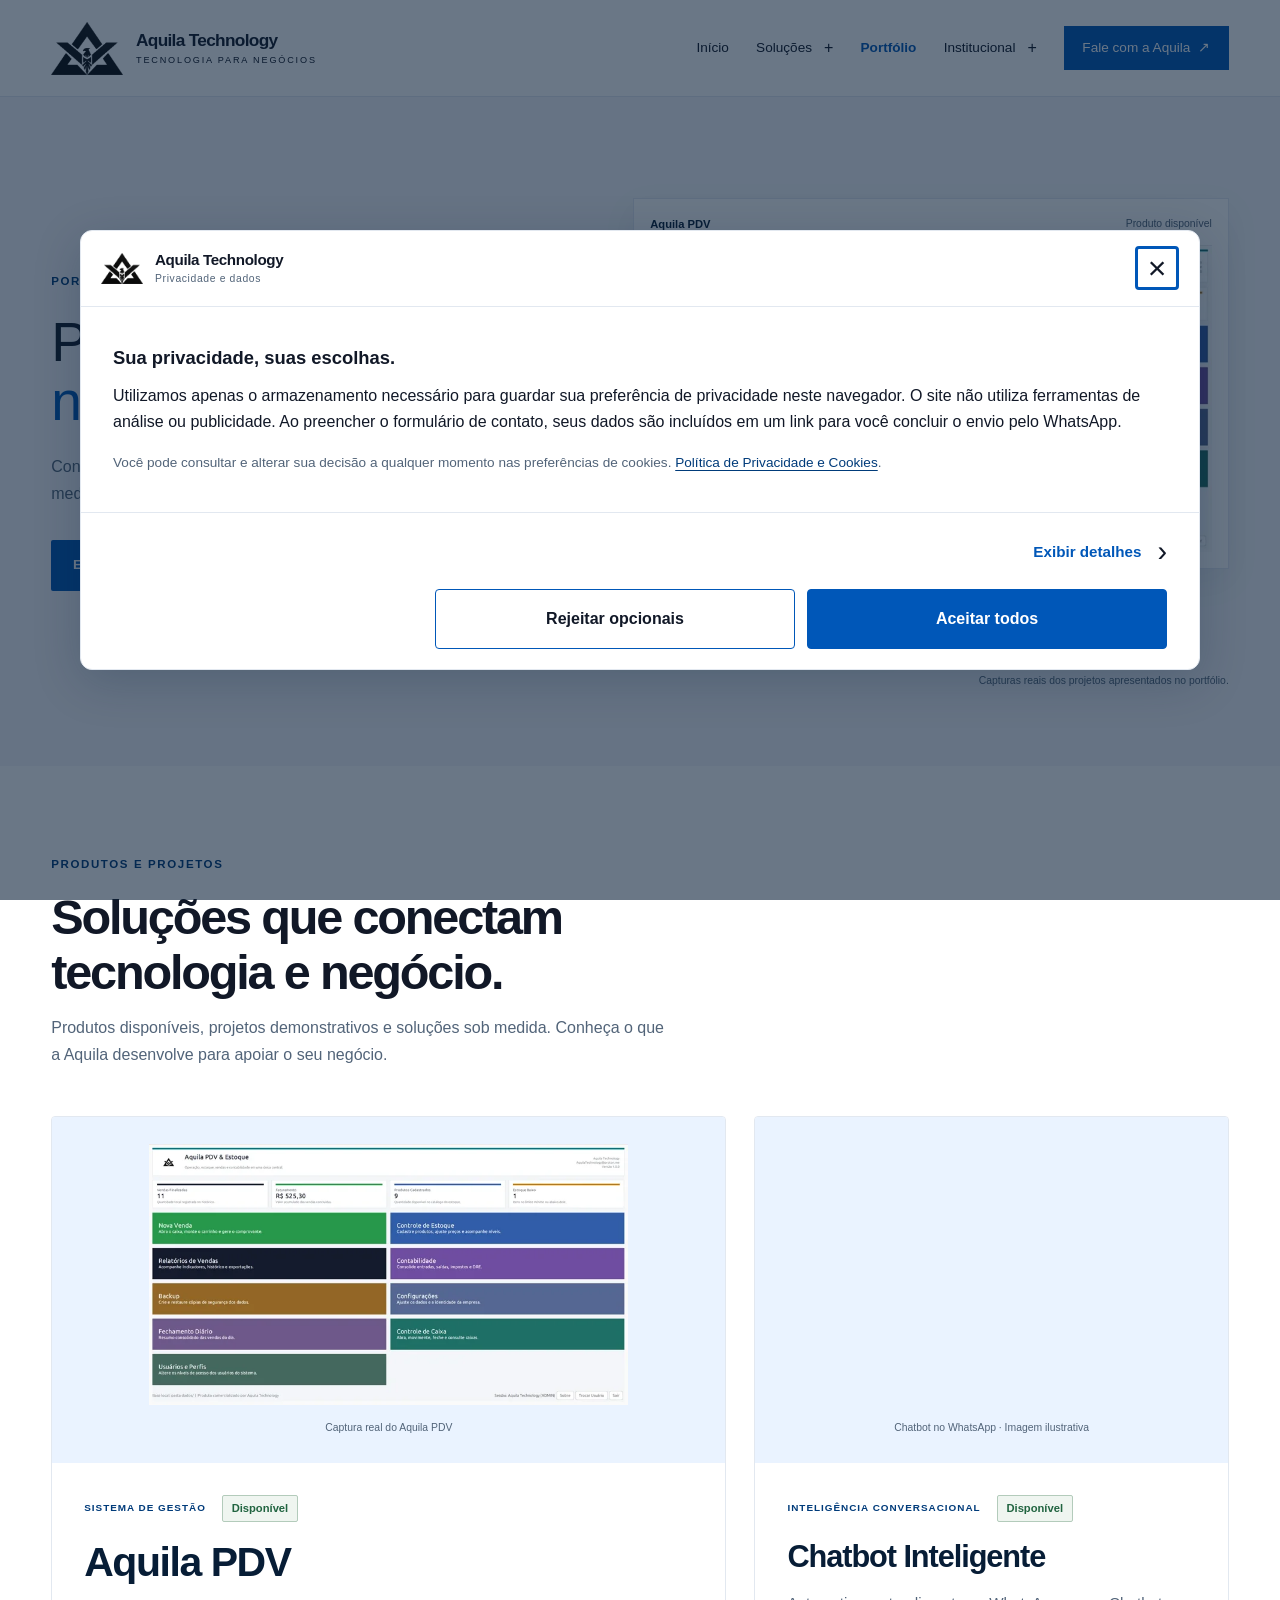
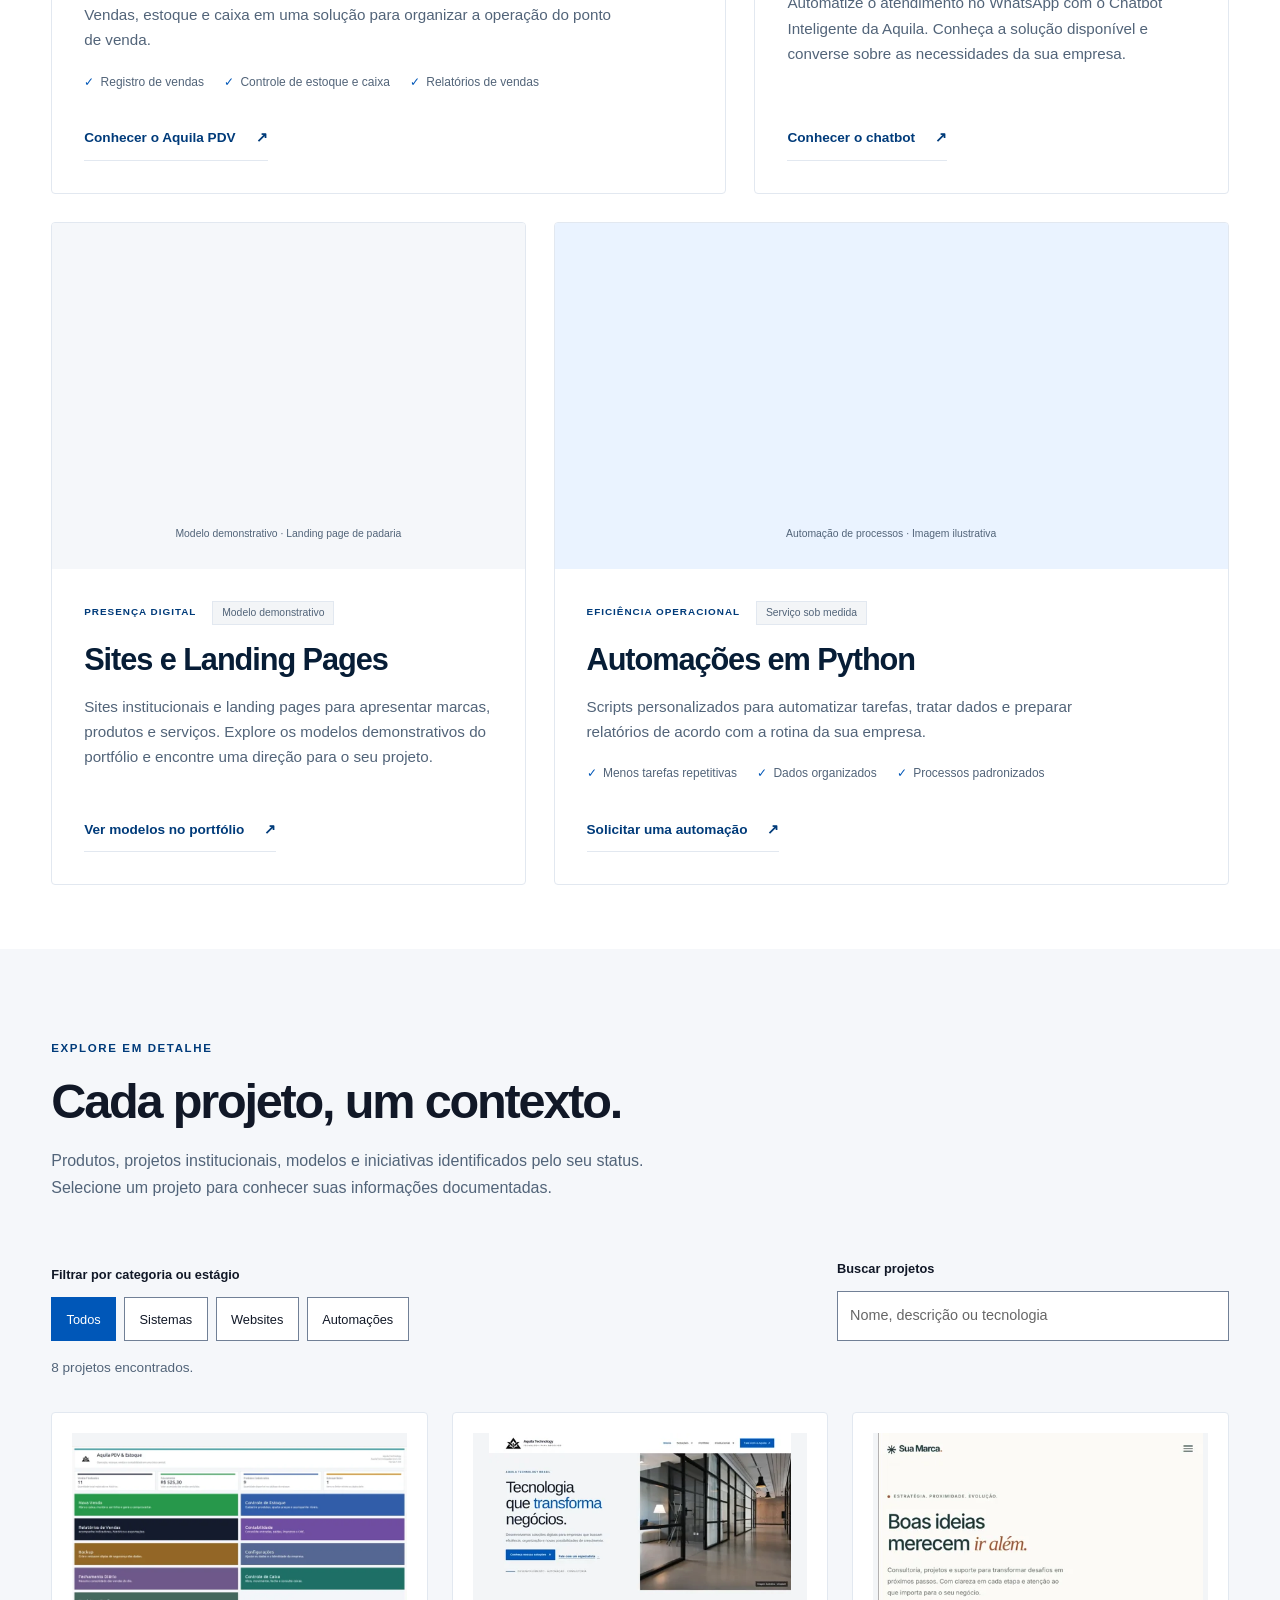
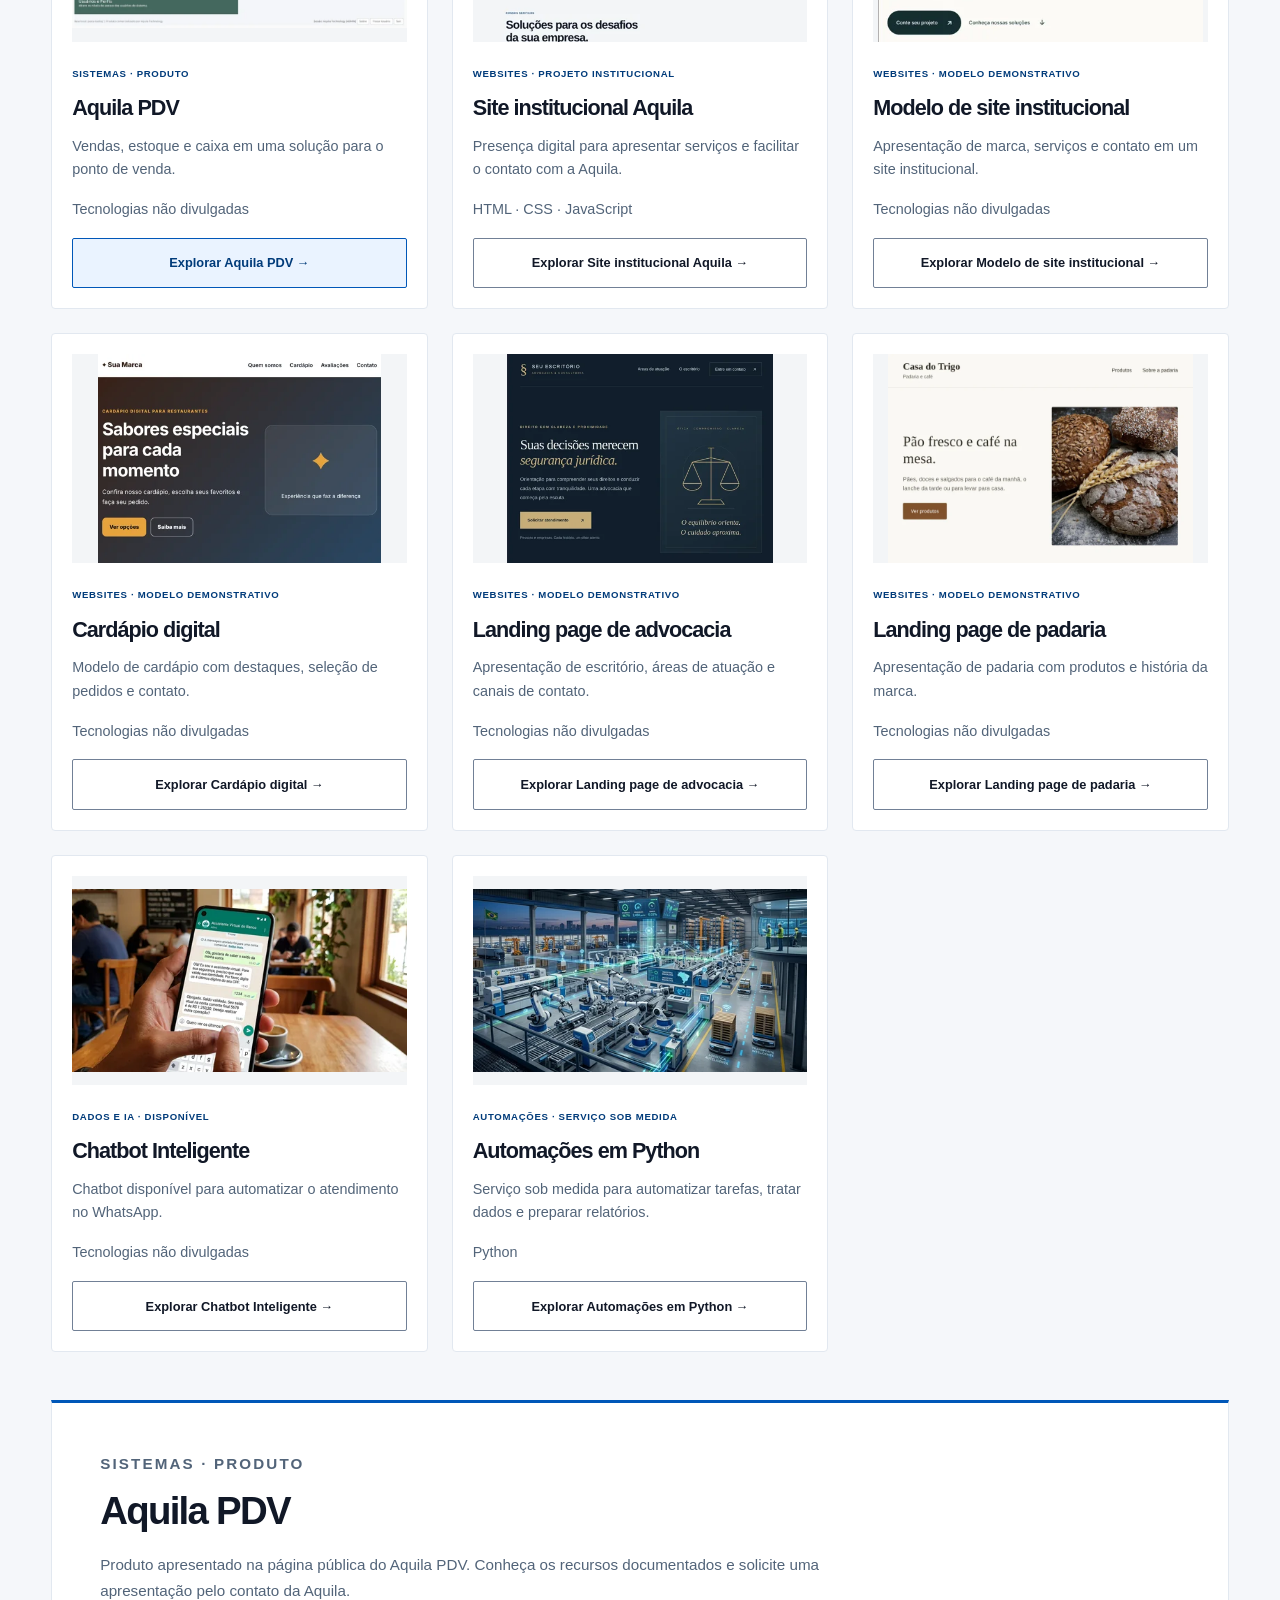
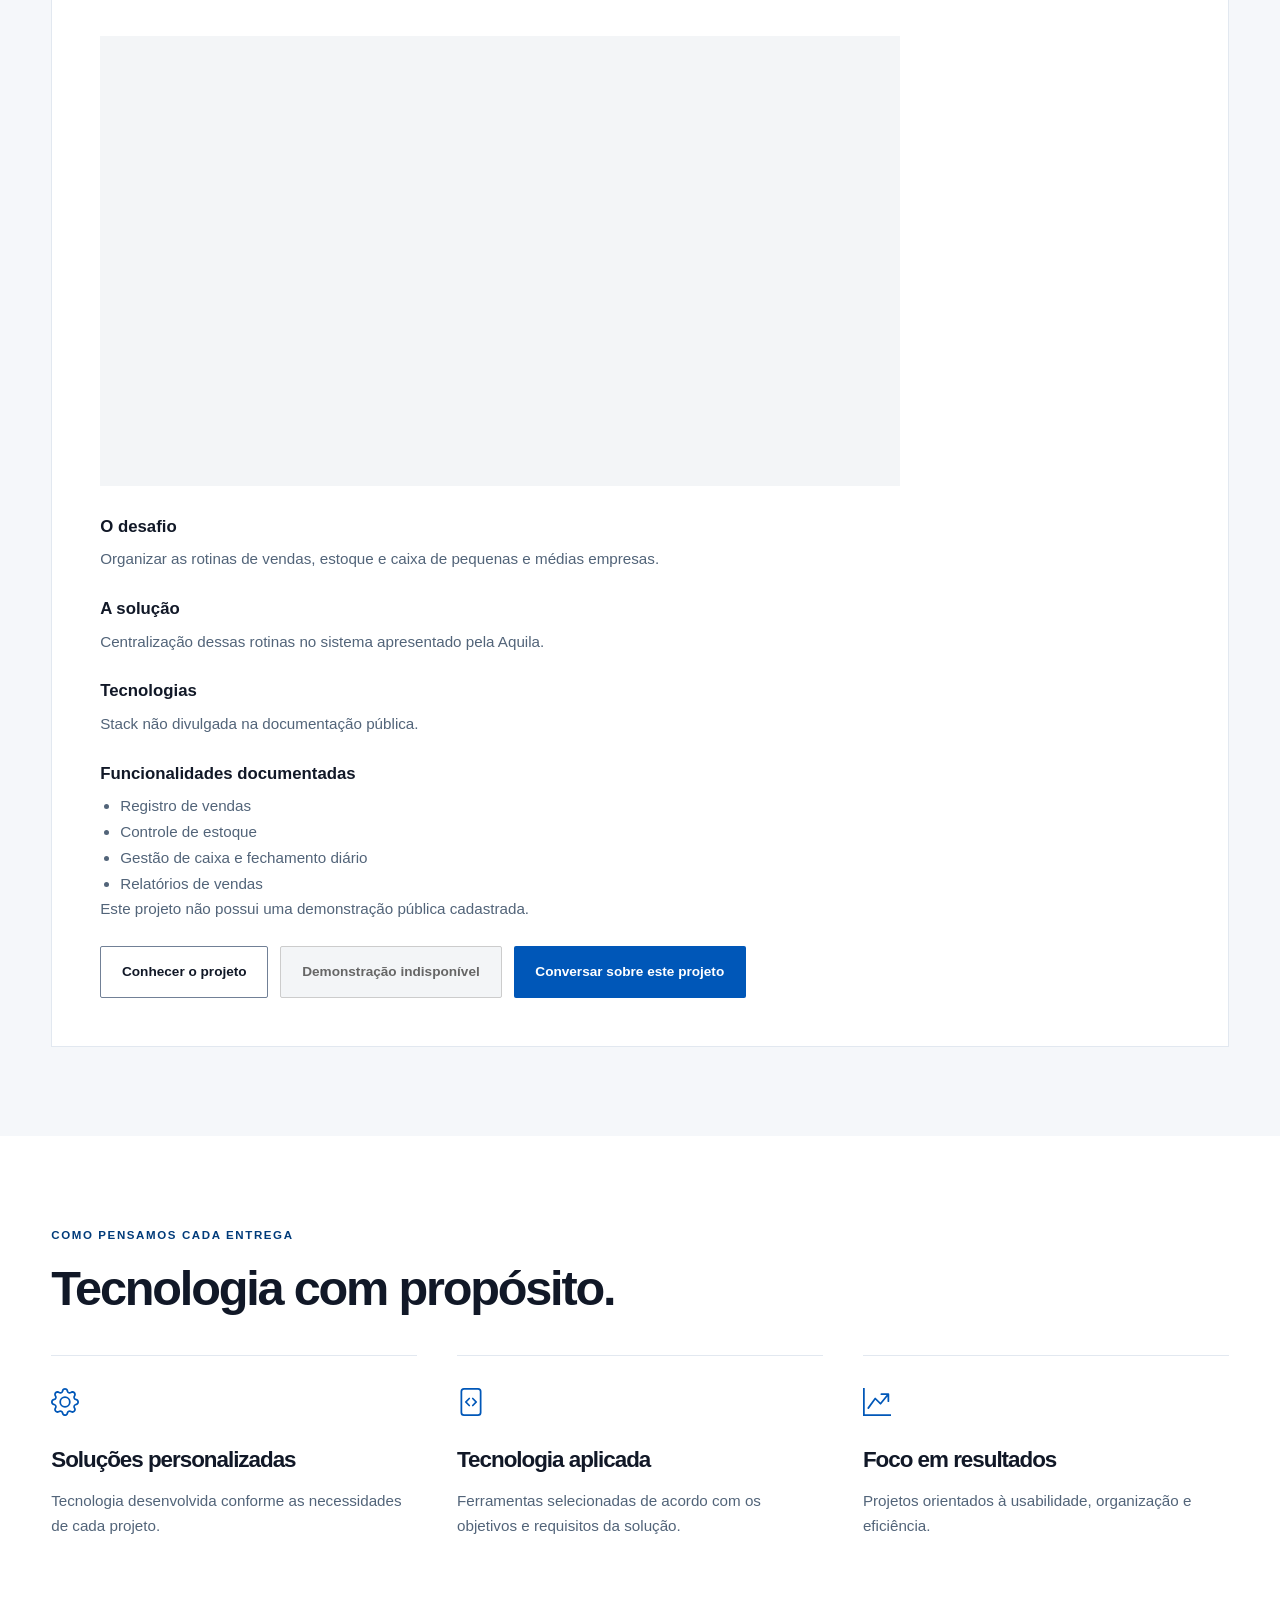
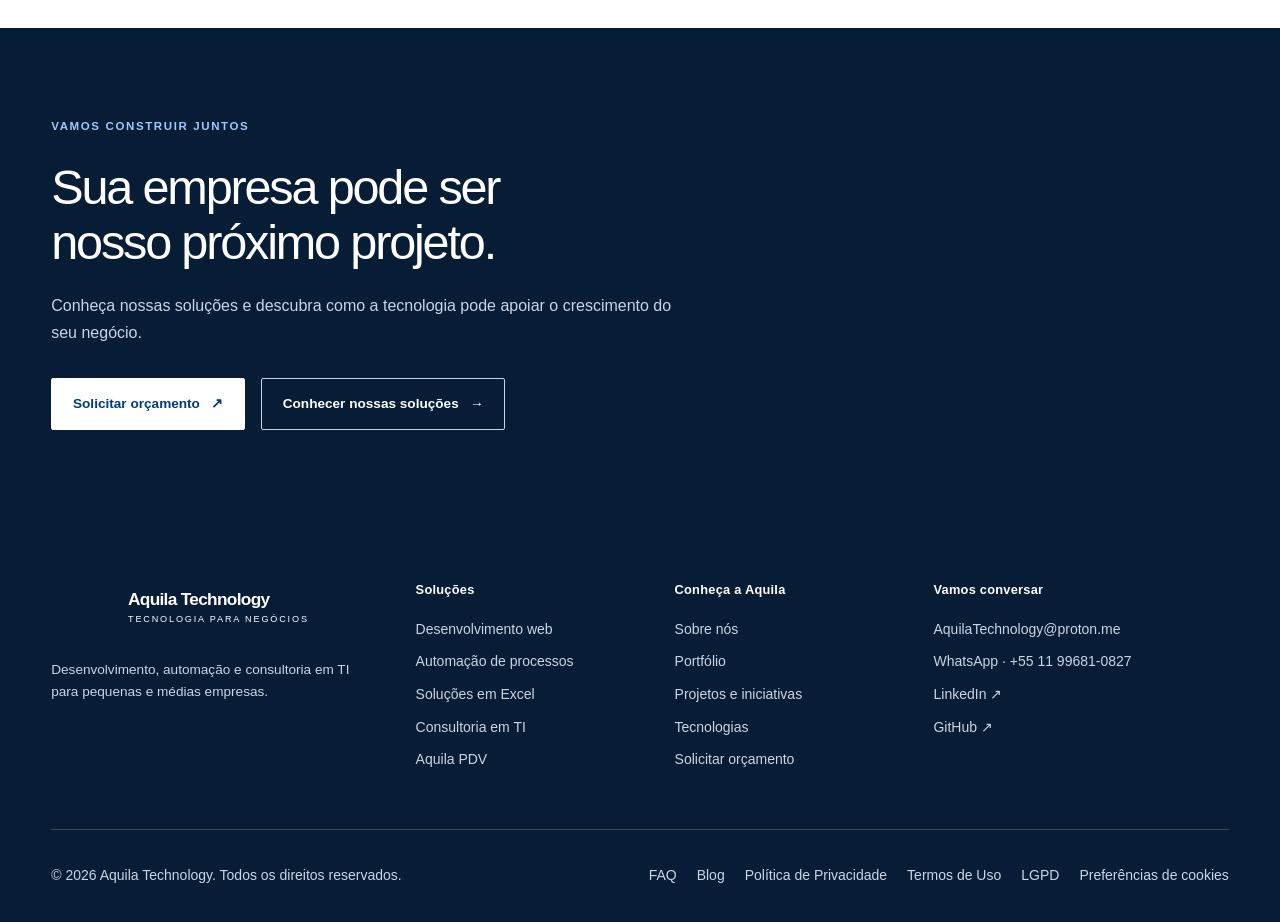
==== commit 7c3b4624: "feat: finalize executive portfolio and privacy popup" ====
--- a/portfolio/index.html
+++ b/portfolio/index.html
@@ -57,34 +57,122 @@
 
 
     <main id="conteudo" class="portfolio-page">
-      <section class="portfolio-hero container">
-        <p class="eyebrow">Aquila Technology · Portfólio</p>
-        <h1>Projetos que conectam<br />tecnologia e negócio.</h1>
-        <p>Explore o produto Aquila PDV, nosso site institucional e modelos demonstrativos. Cada projeto apresenta seu contexto, sua solução e as tecnologias documentadas.</p>
-        <a href="/index.html#contato" class="text-link">Vamos construir seu próximo projeto →</a>
-      </section>
-      <section class="portfolio-explorer container" aria-labelledby="explore-title">
-        <h2 id="explore-title">Conheça os projetos</h2>
-        <div class="portfolio-tools" id="portfolio-tools">
-          <fieldset><legend>Filtrar por categoria</legend><div class="portfolio-filters" id="filters"></div></fieldset>
-          <div class="portfolio-search"><label for="project-search">Buscar projetos</label><input id="project-search" type="search" placeholder="Nome, descrição ou tecnologia" autocomplete="off" /></div>
-        </div>
-        <p id="portfolio-status" role="status" aria-live="polite">Carregando projetos…</p>
-        <button id="retry-projects" class="btn btn-secondary" type="button" hidden>Tentar novamente</button>
-        <div class="portfolio-layout">
+      <section class="portfolio-hero" aria-labelledby="portfolio-title">
+        <div class="container portfolio-hero-grid">
+          <div class="portfolio-intro">
+            <p class="eyebrow">Portfólio Aquila Technology</p>
+            <h1 id="portfolio-title">Produtos, projetos e <em>novas possibilidades.</em></h1>
+            <p>Conheça nossos produtos, projetos demonstrativos e soluções sob medida.</p>
+            <a class="btn btn-primary" href="#projetos">Explorar projetos <span aria-hidden="true">↗</span></a>
+          </div>
+          <figure class="portfolio-hero-visual">
+            <div class="portfolio-product-preview"><span class="preview-label">Aquila PDV <span>Produto disponível</span></span><img src="/src/img/thumbs/aquila-pdv-800.webp" srcset="/src/img/thumbs/aquila-pdv-480.webp 480w, /src/img/thumbs/aquila-pdv-800.webp 800w, /src/img/optimized/pdv-home.webp 1200w" sizes="(max-width: 767px) 90vw, 50vw" width="1200" height="655" alt="Captura real da tela principal do Aquila PDV" fetchpriority="high" /></div>
+            <div class="portfolio-web-preview"><img src="/portfolio/img/thumbs/landing-padaria-480.webp" width="1075" height="737" alt="Captura real do modelo demonstrativo de landing page de padaria" /><span>Landing page · Modelo demonstrativo</span></div>
+            <figcaption>Capturas reais dos projetos apresentados no portfólio.</figcaption>
+          </figure>
+        </div>
+      </section>
+      <section id="projetos" class="executive-showcase" aria-labelledby="solutions-title">
+        <div class="container">
+          <div class="section-title showcase-heading">
+            <p class="eyebrow">Produtos e projetos</p>
+            <h2 id="solutions-title">Soluções que conectam<br />tecnologia e negócio.</h2>
+            <p>Produtos disponíveis, projetos demonstrativos e soluções sob medida. Conheça o que a Aquila desenvolve para apoiar o seu negócio.</p>
+          </div>
+
+          <div class="project-grid">
+            <article class="project-card project-featured" aria-labelledby="project-pdv-title">
+              <figure class="project-visual project-screen">
+                <img src="/src/img/thumbs/aquila-pdv-800.webp" srcset="/src/img/thumbs/aquila-pdv-480.webp 480w, /src/img/thumbs/aquila-pdv-800.webp 800w, /src/img/optimized/pdv-home.webp 1200w" sizes="(max-width: 767px) 90vw, (max-width: 1100px) 85vw, 55vw" width="1200" height="655" alt="Captura real da tela principal do Aquila PDV" loading="lazy" decoding="async" />
+                <figcaption>Captura real do Aquila PDV</figcaption>
+              </figure>
+              <div class="project-content">
+                <div class="project-meta"><span class="project-category">Sistema de gestão</span><span class="tag tag-success">Disponível</span></div>
+                <h3 id="project-pdv-title">Aquila PDV</h3>
+                <p>Vendas, estoque e caixa em uma solução para organizar a operação do ponto de venda.</p>
+                <ul class="project-benefits"><li>Registro de vendas</li><li>Controle de estoque e caixa</li><li>Relatórios de vendas</li></ul>
+                <a class="project-link" href="/pdv.html">Conhecer o Aquila PDV <span aria-hidden="true">↗</span></a>
+              </div>
+            </article>
+
+            <article class="project-card" aria-labelledby="project-chatbot-title">
+              <figure class="project-visual project-screen">
+                <img src="/portfolio/img/thumbs/chatbot-whatsapp-800.webp" srcset="/portfolio/img/thumbs/chatbot-whatsapp-480.webp 480w, /portfolio/img/thumbs/chatbot-whatsapp-800.webp 800w, /portfolio/img/optimized/chatbot-whatsapp-1.webp 1408w" sizes="(max-width: 767px) 90vw, 45vw" width="1408" height="768" alt="Imagem ilustrativa de atendimento com chatbot no WhatsApp" loading="lazy" decoding="async" />
+                <figcaption>Chatbot no WhatsApp · Imagem ilustrativa</figcaption>
+              </figure>
+              <div class="project-content">
+                <div class="project-meta"><span class="project-category">Inteligência conversacional</span><span class="tag tag-success">Disponível</span></div>
+                <h3 id="project-chatbot-title">Chatbot Inteligente</h3>
+                <p>Automatize o atendimento no WhatsApp com o Chatbot Inteligente da Aquila. Conheça a solução disponível e converse sobre as necessidades da sua empresa.</p>
+                <a class="project-link" href="/index.html#contato">Conhecer o chatbot <span aria-hidden="true">↗</span></a>
+              </div>
+            </article>
+
+            <article class="project-card" aria-labelledby="project-web-title">
+              <figure class="project-visual project-screen project-web-screen">
+                <img src="/portfolio/img/thumbs/landing-padaria-800.webp" srcset="/portfolio/img/thumbs/landing-padaria-480.webp 480w, /portfolio/img/thumbs/landing-padaria-800.webp 800w, /portfolio/img/optimized/landing-padaria-1.webp 1075w" sizes="(max-width: 767px) 90vw, 45vw" width="1075" height="737" alt="Captura existente do modelo demonstrativo de landing page de padaria" loading="lazy" decoding="async" />
+                <figcaption>Modelo demonstrativo · Landing page de padaria</figcaption>
+              </figure>
+              <div class="project-content">
+                <div class="project-meta"><span class="project-category">Presença digital</span><span class="project-status">Modelo demonstrativo</span></div>
+                <h3 id="project-web-title">Sites e Landing Pages</h3>
+                <p>Sites institucionais e landing pages para apresentar marcas, produtos e serviços. Explore os modelos demonstrativos do portfólio e encontre uma direção para o seu projeto.</p>
+                <a class="project-link" href="#portfolio-explorer">Ver modelos no portfólio <span aria-hidden="true">↗</span></a>
+              </div>
+            </article>
+
+            <article class="project-card project-wide" aria-labelledby="project-python-title">
+              <figure class="project-visual project-screen">
+                <img src="/portfolio/img/thumbs/automacao-python-800.webp" srcset="/portfolio/img/thumbs/automacao-python-480.webp 480w, /portfolio/img/thumbs/automacao-python-800.webp 800w, /portfolio/img/optimized/automacao-python.webp 1408w" sizes="(max-width: 767px) 90vw, 55vw" width="1408" height="768" alt="Imagem conceitual ilustrativa de automação de processos" loading="lazy" decoding="async" />
+                <figcaption>Automação de processos · Imagem ilustrativa</figcaption>
+              </figure>
+              <div class="project-content">
+                <div class="project-meta"><span class="project-category">Eficiência operacional</span><span class="project-status">Serviço sob medida</span></div>
+                <h3 id="project-python-title">Automações em Python</h3>
+                <p>Scripts personalizados para automatizar tarefas, tratar dados e preparar relatórios de acordo com a rotina da sua empresa.</p>
+                <ul class="project-benefits"><li>Menos tarefas repetitivas</li><li>Dados organizados</li><li>Processos padronizados</li></ul>
+                <a class="project-link" href="/index.html#contato">Solicitar uma automação <span aria-hidden="true">↗</span></a>
+              </div>
+            </article>
+          </div>
+
+        </div>
+      </section>
+      <section id="portfolio-explorer" class="portfolio-explorer" aria-labelledby="explore-title">
+        <div class="container">
+          <div class="portfolio-section-heading"><p class="eyebrow">Explore em detalhe</p><h2 id="explore-title">Cada projeto, um contexto.</h2><p>Produtos, projetos institucionais, modelos e iniciativas identificados pelo seu status. Selecione um projeto para conhecer suas informações documentadas.</p></div>
+          <div class="portfolio-tools" id="portfolio-tools">
+            <fieldset><legend>Filtrar por categoria ou estágio</legend><div class="portfolio-filters" id="filters"></div></fieldset>
+            <div class="portfolio-search"><label for="project-search">Buscar projetos</label><input id="project-search" type="search" placeholder="Nome, descrição ou tecnologia" autocomplete="off" /></div>
+          </div>
+          <p id="portfolio-status" role="status" aria-live="polite">Carregando projetos…</p>
+          <button id="retry-projects" class="btn btn-secondary" type="button" hidden>Tentar novamente</button>
+          <div class="portfolio-layout">
           <div id="project-list" class="portfolio-grid" aria-label="Projetos">
-            <article class="portfolio-card"><img src="/src/img/optimized/pdv-home.webp" srcset="/src/img/thumbs/aquila-pdv-480.webp 480w, /src/img/thumbs/aquila-pdv-800.webp 800w, /src/img/optimized/pdv-home.webp 1200w" sizes="(max-width: 480px) 92vw, (max-width: 900px) 44vw, 26vw" alt="Tela principal do produto Aquila PDV" width="800" height="450" loading="lazy" /><h3>Aquila PDV</h3><p>Vendas, estoque e caixa em uma solução para o ponto de venda.</p><a class="text-link" href="/index.html#contato">Solicitar um projeto semelhante</a></article>
-            <article class="portfolio-card"><img src="/src/img/optimized/site-aquila.webp" srcset="/src/img/thumbs/site-aquila-480.webp 480w, /src/img/thumbs/site-aquila-800.webp 800w, /src/img/optimized/site-aquila.webp 1200w" sizes="(max-width: 480px) 92vw, (max-width: 900px) 44vw, 26vw" alt="Captura real da página inicial da Aquila Technology redesenhada" width="800" height="450" loading="lazy" /><h3>Site institucional Aquila</h3><p>Presença digital para apresentar serviços e facilitar o contato com a Aquila.</p><a class="text-link" href="/index.html#contato">Solicitar um projeto semelhante</a></article>
-            <article class="portfolio-card"><img src="/portfolio/img/optimized/modelo-institucional-1.webp" srcset="/portfolio/img/thumbs/modelo-institucional-480.webp 480w, /portfolio/img/thumbs/modelo-institucional-800.webp 800w, /portfolio/img/optimized/modelo-institucional-1.webp 1067w" sizes="(max-width: 480px) 92vw, (max-width: 900px) 44vw, 26vw" alt="Modelo de site institucional — captura 1" width="800" height="450" loading="lazy" /><h3>Modelo de site institucional</h3><p>Apresentação de marca, serviços e contato em um site institucional.</p><a class="text-link" href="/index.html#contato">Solicitar um projeto semelhante</a></article>
-            <article class="portfolio-card"><img src="/portfolio/img/optimized/cardapio-digital-1.webp" srcset="/portfolio/img/thumbs/cardapio-digital-480.webp 480w, /portfolio/img/thumbs/cardapio-digital-800.webp 800w, /portfolio/img/optimized/cardapio-digital-1.webp 1067w" sizes="(max-width: 480px) 92vw, (max-width: 900px) 44vw, 26vw" alt="Cardápio digital — captura 1" width="800" height="450" loading="lazy" /><h3>Cardápio digital</h3><p>Modelo de cardápio com destaques, seleção de pedidos e contato.</p><a class="text-link" href="/index.html#contato">Solicitar um projeto semelhante</a></article>
-            <article class="portfolio-card"><img src="/portfolio/img/optimized/landing-advocacia-1.webp" srcset="/portfolio/img/thumbs/landing-advocacia-480.webp 480w, /portfolio/img/thumbs/landing-advocacia-800.webp 800w, /portfolio/img/optimized/landing-advocacia-1.webp 1075w" sizes="(max-width: 480px) 92vw, (max-width: 900px) 44vw, 26vw" alt="Landing page de advocacia — captura 1" width="800" height="450" loading="lazy" /><h3>Landing page de advocacia</h3><p>Apresentação de escritório, áreas de atuação e canais de contato.</p><a class="text-link" href="/index.html#contato">Solicitar um projeto semelhante</a></article>
-            <article class="portfolio-card"><img src="/portfolio/img/optimized/landing-padaria-1.webp" srcset="/portfolio/img/thumbs/landing-padaria-480.webp 480w, /portfolio/img/thumbs/landing-padaria-800.webp 800w, /portfolio/img/optimized/landing-padaria-1.webp 1075w" sizes="(max-width: 480px) 92vw, (max-width: 900px) 44vw, 26vw" alt="Landing page de padaria — captura 1" width="800" height="450" loading="lazy" /><h3>Landing page de padaria</h3><p>Apresentação de padaria com produtos e história da marca.</p><a class="text-link" href="/index.html#contato">Solicitar um projeto semelhante</a></article>
+            <article class="portfolio-card"><img src="/src/img/optimized/pdv-home.webp" srcset="/src/img/thumbs/aquila-pdv-480.webp 480w, /src/img/thumbs/aquila-pdv-800.webp 800w, /src/img/optimized/pdv-home.webp 1200w" sizes="(max-width: 600px) 92vw, (max-width: 1100px) 44vw, 30vw" alt="Tela principal do produto Aquila PDV" width="800" height="450" loading="lazy" /><p class="eyebrow">Sistemas · Produto</p><h3>Aquila PDV</h3><p>Vendas, estoque e caixa em uma solução para o ponto de venda.</p><p class="portfolio-note">Tecnologias não divulgadas</p><a class="btn btn-secondary" href="/pdv.html">Conhecer o projeto</a></article>
+            <article class="portfolio-card"><img src="/src/img/optimized/site-aquila.webp" srcset="/src/img/thumbs/site-aquila-480.webp 480w, /src/img/thumbs/site-aquila-800.webp 800w, /src/img/optimized/site-aquila.webp 1200w" sizes="(max-width: 600px) 92vw, (max-width: 1100px) 44vw, 30vw" alt="Captura real da página inicial da Aquila Technology redesenhada" width="800" height="450" loading="lazy" /><p class="eyebrow">Websites · Projeto institucional</p><h3>Site institucional Aquila</h3><p>Presença digital para apresentar serviços e facilitar o contato com a Aquila.</p><p class="portfolio-note">HTML · CSS · JavaScript</p><a class="btn btn-secondary" href="/index.html">Conhecer o projeto</a></article>
+            <article class="portfolio-card"><img src="/portfolio/img/optimized/modelo-institucional-1.webp" srcset="/portfolio/img/thumbs/modelo-institucional-480.webp 480w, /portfolio/img/thumbs/modelo-institucional-800.webp 800w, /portfolio/img/optimized/modelo-institucional-1.webp 1067w" sizes="(max-width: 600px) 92vw, (max-width: 1100px) 44vw, 30vw" alt="Modelo de site institucional — captura 1" width="800" height="450" loading="lazy" /><p class="eyebrow">Websites · Modelo demonstrativo</p><h3>Modelo de site institucional</h3><p>Apresentação de marca, serviços e contato em um site institucional.</p><p class="portfolio-note">Tecnologias não divulgadas</p><a class="btn btn-secondary" href="/index.html#contato">Conversar sobre este projeto</a></article>
+            <article class="portfolio-card"><img src="/portfolio/img/optimized/cardapio-digital-1.webp" srcset="/portfolio/img/thumbs/cardapio-digital-480.webp 480w, /portfolio/img/thumbs/cardapio-digital-800.webp 800w, /portfolio/img/optimized/cardapio-digital-1.webp 1067w" sizes="(max-width: 600px) 92vw, (max-width: 1100px) 44vw, 30vw" alt="Cardápio digital — captura 1" width="800" height="450" loading="lazy" /><p class="eyebrow">Websites · Modelo demonstrativo</p><h3>Cardápio digital</h3><p>Modelo de cardápio com destaques, seleção de pedidos e contato.</p><p class="portfolio-note">Tecnologias não divulgadas</p><a class="btn btn-secondary" href="/index.html#contato">Conversar sobre este projeto</a></article>
+            <article class="portfolio-card"><img src="/portfolio/img/optimized/landing-advocacia-1.webp" srcset="/portfolio/img/thumbs/landing-advocacia-480.webp 480w, /portfolio/img/thumbs/landing-advocacia-800.webp 800w, /portfolio/img/optimized/landing-advocacia-1.webp 1075w" sizes="(max-width: 600px) 92vw, (max-width: 1100px) 44vw, 30vw" alt="Landing page de advocacia — captura 1" width="800" height="450" loading="lazy" /><p class="eyebrow">Websites · Modelo demonstrativo</p><h3>Landing page de advocacia</h3><p>Apresentação de escritório, áreas de atuação e canais de contato.</p><p class="portfolio-note">Tecnologias não divulgadas</p><a class="btn btn-secondary" href="/index.html#contato">Conversar sobre este projeto</a></article>
+            <article class="portfolio-card"><img src="/portfolio/img/optimized/landing-padaria-1.webp" srcset="/portfolio/img/thumbs/landing-padaria-480.webp 480w, /portfolio/img/thumbs/landing-padaria-800.webp 800w, /portfolio/img/optimized/landing-padaria-1.webp 1075w" sizes="(max-width: 600px) 92vw, (max-width: 1100px) 44vw, 30vw" alt="Landing page de padaria — captura 1" width="800" height="450" loading="lazy" /><p class="eyebrow">Websites · Modelo demonstrativo</p><h3>Landing page de padaria</h3><p>Apresentação de padaria com produtos e história da marca.</p><p class="portfolio-note">Tecnologias não divulgadas</p><a class="btn btn-secondary" href="/index.html#contato">Conversar sobre este projeto</a></article>
+            <article class="portfolio-card"><img src="/portfolio/img/optimized/chatbot-whatsapp-1.webp" srcset="/portfolio/img/thumbs/chatbot-whatsapp-480.webp 480w, /portfolio/img/thumbs/chatbot-whatsapp-800.webp 800w, /portfolio/img/optimized/chatbot-whatsapp-1.webp 1408w" sizes="(max-width: 600px) 92vw, (max-width: 1100px) 44vw, 30vw" alt="Imagem ilustrativa de uma conversa com chatbot no WhatsApp" width="800" height="450" loading="lazy" /><p class="eyebrow">Dados e IA · Disponível</p><h3>Chatbot Inteligente</h3><p>Chatbot disponível para automatizar o atendimento no WhatsApp.</p><p class="portfolio-note">Tecnologias não divulgadas</p><a class="btn btn-secondary" href="/index.html#contato">Conversar sobre este projeto</a></article>
+            <article class="portfolio-card"><img src="/portfolio/img/optimized/automacao-python.webp" srcset="/portfolio/img/thumbs/automacao-python-480.webp 480w, /portfolio/img/thumbs/automacao-python-800.webp 800w, /portfolio/img/optimized/automacao-python.webp 1408w" sizes="(max-width: 600px) 92vw, (max-width: 1100px) 44vw, 30vw" alt="Imagem conceitual ilustrativa de automação de processos" width="800" height="450" loading="lazy" /><p class="eyebrow">Automações · Serviço sob medida</p><h3>Automações em Python</h3><p>Serviço sob medida para automatizar tarefas, tratar dados e preparar relatórios.</p><p class="portfolio-note">Python</p><a class="btn btn-secondary" href="/index.html#contato">Conversar sobre este projeto</a></article>
           </div>
           <aside id="project-detail" class="portfolio-detail" aria-labelledby="detail-title" hidden></aside>
-        </div>
-        <noscript><p>Ative o JavaScript para usar busca e filtros. Você também pode conhecer o <a href="/pdv.html">Aquila PDV</a> e o <a href="/index.html">site institucional</a>.</p></noscript>
-      </section>
-      <section class="container"><div class="cta-box"><div><p class="eyebrow">Da ideia à solução</p><h2>Qual desafio podemos resolver juntos?</h2></div><a class="btn btn-primary" href="/index.html#contato">Solicitar orçamento →</a></div></section>
+          </div>
+          <noscript><p>Todos os projetos estão disponíveis nesta galeria. Ative o JavaScript para usar busca, filtros e o painel de detalhes. Conheça também o <a href="/pdv.html">Aquila PDV</a> ou <a href="/index.html#contato">solicite um orçamento</a>.</p></noscript>
+        </div>
+      </section>
+      <section class="portfolio-pillars" aria-labelledby="pillars-title">
+        <div class="container"><div class="portfolio-section-heading"><p class="eyebrow">Como pensamos cada entrega</p><h2 id="pillars-title">Tecnologia com propósito.</h2></div>
+          <div class="portfolio-pillar-grid">
+            <article><svg class="bi" aria-hidden="true" focusable="false"><use href="/src/img/icons.svg#gear"></use></svg><h3>Soluções personalizadas</h3><p>Tecnologia desenvolvida conforme as necessidades de cada projeto.</p></article>
+            <article><svg class="bi" aria-hidden="true" focusable="false"><use href="/src/img/icons.svg#file-code"></use></svg><h3>Tecnologia aplicada</h3><p>Ferramentas selecionadas de acordo com os objetivos e requisitos da solução.</p></article>
+            <article><svg class="bi" aria-hidden="true" focusable="false"><use href="/src/img/icons.svg#graph-up-arrow"></use></svg><h3>Foco em resultados</h3><p>Projetos orientados à usabilidade, organização e eficiência.</p></article>
+          </div>
+        </div>
+      </section>
+      <section class="portfolio-closing" aria-labelledby="closing-title"><div class="container"><p class="eyebrow">Vamos construir juntos</p><h2 id="closing-title">Sua empresa pode ser<br />nosso próximo projeto.</h2><p>Conheça nossas soluções e descubra como a tecnologia pode apoiar o crescimento do seu negócio.</p><div class="portfolio-closing-actions"><a class="btn btn-primary" href="/index.html#contato">Solicitar orçamento <span aria-hidden="true">↗</span></a><a class="btn btn-secondary" href="/index.html#servicos">Conhecer nossas soluções <span aria-hidden="true">→</span></a></div></div></section>
     </main>
     <footer>
       <div class="container footer-main">
@@ -112,21 +200,21 @@
     <script src="/src/js/portfolio.js" defer></script>
 
     <dialog id="cookie-banner" class="cookie-banner" aria-labelledby="cookie-title" aria-describedby="cookie-description" hidden>
-      <h2 id="cookie-title">Sua privacidade importa</h2>
-      <p id="cookie-description">Saiba como seus dados são utilizados ao navegar pelo site da Aquila Technology.</p>
-      <ul class="cookie-data-details">
-        <li><strong>Suas preferências:</strong> guardamos sua decisão neste navegador para permitir que você consulte e gerencie suas escolhas.</li>
-        <li><strong>Solicitações de contato:</strong> ao usar o formulário, seu nome, e-mail e mensagem são incluídos no link do WhatsApp para você concluir o envio.</li>
-        <li><strong>Navegação:</strong> a hospedagem recebe informações técnicas da conexão para entregar as páginas. Fontes e ícones não solicitam serviços externos.</li>
-      </ul>
-      <p>Não há ferramentas de análise ou publicidade integradas ao código atual. Você pode revisar ou revogar sua decisão a qualquer momento pelo rodapé.</p>
-      <p>Este aviso é apresentado a cada abertura de página. Fechá-lo não altera suas preferências.</p>
-      <a href="/privacidade.html#cookies">Política de Privacidade e Cookies</a>
-      <button type="button" class="cookie-dismiss" data-cookie-dismiss autofocus aria-label="Fechar aviso de privacidade">×</button>
-      <div class="cookie-actions">
-        <button type="button" class="cookie-button" data-cookie-action="reject">Rejeitar opcionais</button>
-        <button type="button" class="cookie-button" data-cookie-open>Personalizar</button>
-        <button type="button" class="cookie-button" data-cookie-action="accept">Aceitar todos</button>
+      <div class="cookie-header">
+        <div class="cookie-brand"><img src="/src/img/optimized/logo-preto.webp" alt="" width="216" height="159" /><span>Aquila Technology<small>Privacidade e dados</small></span></div>
+        <button type="button" class="cookie-dismiss" data-cookie-dismiss autofocus aria-label="Fechar aviso de privacidade">×</button>
+      </div>
+      <div class="cookie-body">
+        <h2 id="cookie-title">Sua privacidade, suas escolhas.</h2>
+        <p id="cookie-description">Utilizamos apenas o armazenamento necessário para guardar sua preferência de privacidade neste navegador. O site não utiliza ferramentas de análise ou publicidade. Ao preencher o formulário de contato, seus dados são incluídos em um link para você concluir o envio pelo WhatsApp.</p>
+        <p class="cookie-policy-note">Você pode consultar e alterar sua decisão a qualquer momento nas preferências de cookies. <a href="/privacidade.html#cookies">Política de Privacidade e Cookies</a>.</p>
+      </div>
+      <div class="cookie-footer">
+        <div class="cookie-details-row"><button type="button" class="cookie-details-link" data-cookie-open>Exibir detalhes <span aria-hidden="true">›</span></button></div>
+        <div class="cookie-actions">
+          <button type="button" class="cookie-button" data-cookie-action="reject">Rejeitar opcionais</button>
+          <button type="button" class="cookie-button" data-cookie-action="accept">Aceitar todos</button>
+        </div>
       </div>
     </dialog>
     <dialog id="cookie-preferences" class="cookie-dialog" aria-labelledby="cookie-preferences-title" aria-describedby="cookie-current">
--- a/styles.css
+++ b/styles.css
@@ -93,14 +93,27 @@
 .section-title { max-width: 760px; margin-bottom: 3rem; }
 .section-title h2 { margin-block: 1rem; }
 .section-title > p:not(.eyebrow) { color: var(--muted); }
-.cards { display: grid; grid-template-columns: repeat(4, minmax(0,1fr)); border-top: 1px solid #bbb; }
-.card { padding: 2rem 1.5rem 1rem 0; border-bottom: 1px solid #bbb; min-width: 0; }
-.card + .card { border-left: 1px solid #ccc; padding-left: 1.5rem; }
-.card-header { display: flex; flex-direction: column; gap: 1.5rem; margin-bottom: 1.5rem; }
-.card h3 { min-height: 2.4em; }
-.card ul { padding: 0; list-style: none; color: var(--muted); font-size: .9rem; }
-.card li { margin-bottom: .6rem; }
-.service-number { font-size: .75rem; letter-spacing: .1em; color: var(--secondary); }
+/* Serviços: cartões de leitura direta, com identidade azul e acabamento suave. */
+#servicos { background: linear-gradient(180deg, #fff 0%, #fff 45%, #eaf4fc 100%); padding-block: clamp(4rem, 7vw, 7rem); }
+#servicos .section-title { max-width: none; margin-bottom: clamp(2.5rem, 5vw, 4.5rem); }
+#servicos h2 { color: #101b49; font-size: clamp(2.4rem, 4.2vw, 3.75rem); font-weight: 700; letter-spacing: -.035em; margin: 0 0 1.5rem; }
+#servicos .section-title > p { max-width: 1180px; color: #50545e; font-size: clamp(1.05rem, 1.7vw, 1.4rem); line-height: 1.55; }
+#servicos .cards { display: grid; grid-template-columns: repeat(4, minmax(0, 1fr)); gap: 1.25rem; border: 0; }
+#servicos .card { display: flex; flex-direction: column; min-width: 0; padding: 2rem; border: 0; border-radius: 20px; background: #fff; box-shadow: 0 3px 18px rgb(7 29 54 / .13); }
+#servicos .service-icon { display: grid; place-items: center; width: 60px; height: 60px; flex-shrink: 0; margin-bottom: 2.75rem; border-radius: 11px; background: #0069ce; color: #fff; }
+#servicos .service-icon .bi { width: 25px; height: 25px; }
+#servicos .card h3 { min-height: 2.4em; color: #101b49; font-size: 1.35rem; font-weight: 600; letter-spacing: -.025em; line-height: 1.2; margin: 0 0 .75rem; }
+#servicos .card > p { margin: 0; color: #50545e; font-size: 1.05rem; line-height: 1.55; }
+@media (max-width: 1100px) {
+ #servicos .cards { grid-template-columns: repeat(2, minmax(0, 1fr)); }
+ #servicos .card h3 { min-height: 0; }
+}
+@media (max-width: 600px) {
+ #servicos .cards { grid-template-columns: 1fr; gap: 1rem; }
+ #servicos .card { padding: 1.75rem; }
+ #servicos .service-icon { margin-bottom: 2rem; }
+}
+
 .tag { display: inline-block; padding: .2rem .55rem; font-size: .7rem; border: 1px solid #ccc; border-radius: 2px; font-weight: 600; }
 .tag-success { color: var(--success); border-color: #b3cbbb; background: #eff5f0; }
 .pdv-section { background: var(--color-deep); color: var(--color-on-deep); }
@@ -118,11 +131,82 @@
 .pdv-window img { width: 100%; height: auto; }
 .window-bar { display: flex; gap: 4px; height: 22px; background: #ededed; align-items: center; padding-inline: .65rem; }
 .window-bar span { width: 5px; height: 5px; border-radius: 50%; background: #999; }
-.project-grid { display: grid; grid-template-columns: repeat(4,minmax(0,1fr)); gap: 1.25rem; }
-.project-card { min-width: 0; border-top: 2px solid #111; padding-top: 1.5rem; }
-.project-icon { font-size: 1.6rem; color: var(--primary); display: block; margin-bottom: 1.5rem; }
-.project-card p { color: var(--muted); margin-top: .75rem; font-size: .9rem; }
-.project-card img { width: 100%; aspect-ratio: 16/10; object-fit: cover; margin-bottom: 1.5rem; background: var(--surface); }
+/* Vitrine editorial: estilos limitados à seção de produtos e projetos. */
+#projetos { background: var(--color-background); }
+#projetos .showcase-heading { max-width: 790px; margin-bottom: 3rem; }
+#projetos .showcase-heading > p:last-child { max-width: 620px; }
+#projetos .project-grid { display: grid; grid-template-columns: repeat(12, minmax(0, 1fr)); gap: 1.75rem; }
+#projetos .project-card { grid-column: span 5; min-width: 0; display: flex; flex-direction: column; border: 1px solid var(--color-border); border-radius: var(--radius); background: var(--color-background); overflow: hidden; transition: border-color 300ms ease, box-shadow 300ms ease, transform 300ms ease; }
+#projetos .project-featured, #projetos .project-wide { grid-column: span 7; }
+#projetos .project-visual { position: relative; height: clamp(260px, 27vw, 350px); margin: 0; overflow: hidden; background: var(--color-background-alt); }
+#projetos .project-screen { display: flex; flex-direction: column; align-items: center; justify-content: center; gap: 1rem; padding: 1.5rem; background: var(--color-primary-light); }
+#projetos .project-screen img { display: block; width: 100%; height: calc(100% - 2.25rem); object-fit: contain; object-position: center; transition: transform 300ms ease; }
+#projetos .project-screen figcaption { flex-shrink: 0; font-size: .65rem; line-height: 1.4; color: var(--color-text-secondary); }
+#projetos .project-web-screen { background: #f5f7fa; }
+#projetos .project-content { display: flex; flex-direction: column; flex: 1; align-items: flex-start; padding: clamp(1.5rem, 2.5vw, 2.5rem); }
+#projetos .project-meta { display: flex; align-items: center; flex-wrap: wrap; gap: .6rem 1rem; margin-bottom: 1.1rem; }
+#projetos .project-category { font-size: .62rem; font-weight: 700; text-transform: uppercase; letter-spacing: .1em; color: var(--color-primary-dark); }
+#projetos .project-status { padding: .2rem .55rem; font-size: .65rem; line-height: 1.5; background: var(--color-background-alt); color: var(--color-text-secondary); border: 1px solid var(--color-border); }
+#projetos .project-card h3 { font-size: clamp(1.5rem, 2.4vw, 2rem); color: var(--color-deep); line-height: 1.15; letter-spacing: -.035em; }
+#projetos .project-featured h3 { font-size: clamp(1.8rem, 3.2vw, 2.75rem); }
+#projetos .project-content > p { margin-top: 1rem; margin-bottom: 1.5rem; max-width: 530px; color: var(--color-text-secondary); font-size: .95rem; line-height: 1.65; }
+#projetos .project-link { display: inline-flex; align-items: center; justify-content: space-between; gap: 1.25rem; min-height: 44px; margin-top: auto; padding-block: .5rem; color: var(--color-primary-dark); font-weight: 600; font-size: .85rem; text-decoration: none; border-bottom: 1px solid var(--color-border); }
+#projetos .project-link > span { transition: transform 300ms ease; }
+#projetos .project-link:hover { border-color: var(--color-primary); }
+#projetos .project-link:focus-visible { outline-offset: 5px; }
+#projetos .project-concept { display: flex; flex-direction: column; justify-content: center; align-items: flex-start; padding: clamp(1.5rem, 3vw, 3rem); }
+#projetos .project-concept-chat { color: #fff; background: var(--color-deep); }
+#projetos .showcase-symbol { width: 2rem; height: 2rem; margin-bottom: 1.25rem; }
+#projetos .concept-label { font-size: .6rem; text-transform: uppercase; letter-spacing: .14em; margin-bottom: .8rem; }
+#projetos .project-concept-chat .concept-label, #projetos .project-concept-chat .showcase-symbol { color: var(--color-on-deep-accent); }
+#projetos .concept-title { font-size: clamp(1.65rem, 3.1vw, 2.7rem); line-height: 1.13; letter-spacing: -.04em; font-weight: 500; }
+#projetos .concept-note { font-size: .7rem; margin-top: 1.5rem; }
+#projetos .project-concept-chat .concept-note { color: var(--color-on-deep-secondary); }
+#projetos .project-concept-python { background: var(--color-primary-light); color: var(--color-primary-dark); }
+#projetos .project-benefits { display: flex; flex-wrap: wrap; gap: .4rem 1.25rem; padding: 0; margin: -.2rem 0 1.5rem; list-style: none; color: var(--color-text-secondary); font-size: .75rem; }
+#projetos .project-benefits li::before { content: '✓'; color: var(--color-primary); margin-right: .4rem; }
+#projetos .showcase-cta { display: grid; grid-template-columns: minmax(0, 1fr) auto; align-items: center; gap: 2.5rem; margin-top: 3rem; padding: clamp(1.75rem, 4vw, 3.5rem); background: var(--color-deep); color: #fff; }
+#projetos .showcase-cta .eyebrow { color: var(--color-on-deep-accent); margin-bottom: 1rem; }
+#projetos .showcase-cta h3 { font-size: clamp(1.7rem, 3vw, 2.6rem); font-weight: 500; }
+#projetos .showcase-cta h3 + p { max-width: 550px; font-size: .95rem; line-height: 1.65; color: var(--color-on-deep-secondary); margin-top: 1.25rem; }
+#projetos .showcase-cta-actions { display: flex; flex-direction: column; gap: .75rem; }
+#projetos .showcase-cta .btn-primary { background: #fff; color: var(--color-primary-dark); border-color: #fff; }
+#projetos .showcase-cta .btn-primary:hover { background: var(--color-primary-light); border-color: var(--color-primary-light); }
+#projetos .showcase-cta .btn-secondary { color: #fff; border-color: var(--color-on-deep-secondary); }
+#projetos .showcase-cta .btn-secondary:hover { background: var(--color-primary-dark); }
+#projetos .showcase-cta :focus-visible { outline-color: var(--color-on-deep-accent); }
+@media (hover: hover) and (prefers-reduced-motion: no-preference) {
+ #projetos .project-card:hover { border-color: var(--color-primary); box-shadow: 0 6px 18px rgb(7 29 54 / .06); transform: translateY(-3px); }
+ #projetos .project-card:hover .project-screen img { transform: scale(1.03); }
+ #projetos .project-card:hover .project-link > span { transform: translate(2px, -2px); }
+}
+@media (max-width: 1100px) {
+ #projetos .project-grid { grid-template-columns: repeat(2, minmax(0, 1fr)); gap: 1.25rem; }
+ #projetos .project-card { grid-column: span 1; }
+ #projetos .project-featured, #projetos .project-wide { grid-column: 1 / -1; }
+ #projetos .project-visual { height: 300px; }
+ #projetos .project-featured .project-visual { height: 380px; }
+ #projetos .showcase-cta { grid-template-columns: 1fr; }
+ #projetos .showcase-cta-actions { flex-direction: row; flex-wrap: wrap; }
+}
+@media (max-width: 767px) {
+ #projetos .project-grid { grid-template-columns: minmax(0, 1fr); }
+ #projetos .project-card { grid-column: 1; }
+ #projetos .project-visual, #projetos .project-featured .project-visual { height: 260px; }
+ #projetos .project-screen { padding: 1rem; }
+ #projetos .project-screen figcaption { font-size: .6rem; text-align: center; }
+ #projetos .showcase-cta-actions { flex-direction: column; align-items: stretch; }
+}
+@media (prefers-reduced-motion: reduce) {
+ #projetos .project-card, #projetos .project-screen img, #projetos .project-link > span { transition: none; }
+}
+/* Tecnologias: faixa azul corporativa com leitura de alto contraste. */
+#tecnologias { background: linear-gradient(115deg, #003b7a 0%, #0057b8 65%, #0869d0 100%); color: #fff; }
+#tecnologias .eyebrow { color: #c5e1ff; }
+#tecnologias h2 { color: #fff; }
+#tecnologias .section-title > p:not(.eyebrow) { color: #e3efff; }
+#tecnologias .tech-item { color: #07336c; background: #fff; border-color: transparent; border-radius: 8px; box-shadow: 0 4px 14px rgb(0 25 66 / .12); }
+#tecnologias .tech-item .bi { color: #0057b8; }
 .tech-grid { display: flex; flex-wrap: wrap; gap: .75rem; }
 .tech-item { display: inline-flex; align-items: center; gap: .6rem; padding: .8rem 1.2rem; border: 1px solid #ccc; font-size: .85rem; background: #fff; }
 .about-section { display: grid; grid-template-columns: 1fr .8fr; gap: 5rem; align-items: start; }
@@ -207,7 +291,6 @@
  .hero-copy { padding-right: 2rem; }
  .cards { grid-template-columns: repeat(2,minmax(0,1fr)); }
  .card:nth-child(3) { border-left: 0; padding-left: 0; }
- .project-grid { grid-template-columns: repeat(2,minmax(0,1fr)); }
  .footer-main { grid-template-columns: 1fr 1fr; }
  .contact-section { gap: 2rem; }
 }
@@ -229,7 +312,7 @@
  .internal-hero .hero-copy { padding: 0; }
 }
 @media (max-width: 480px) {
- .cards, .project-grid, .feature-grid, .product-gallery, .contact-grid, .footer-main { grid-template-columns: 1fr; }
+ .cards, .feature-grid, .product-gallery, .contact-grid, .footer-main { grid-template-columns: 1fr; }
  .card + .card { border-left: 0; padding-left: 0; }
  .card h3 { min-height: auto; }
  .card-header { gap: 1rem; }
@@ -253,7 +336,7 @@
 .product-hero .availability { color: #216440; border-color: #82a98e; }
 /* Sprite SVG local: preserva os ícones sem fonte ou CDN externos. */
 .bi { display: inline-block; width: 1em; height: 1em; fill: currentColor; vertical-align: -.125em; flex-shrink: 0; }
-.project-icon, .feature-card .bi { width: 1.6rem; height: 1.6rem; }
+.feature-card .bi { width: 1.6rem; height: 1.6rem; }
 .contact-icon { width: 1.25rem; height: 1.25rem; }
 
 /* Identidade e estados compartilhados: marca preservada em proporção natural. */
--- a/src/portfolio.css
+++ b/src/portfolio.css
@@ -1,44 +1,88 @@
-/* Catálogo corporativo, com produto próprio e modelos identificados. */
-.portfolio-hero { padding-block: clamp(3.5rem, 7vw, 6.5rem); border-bottom: 1px solid var(--border); }
-.portfolio-hero h1 { max-width: 980px; margin-block: 1.25rem 1.5rem; font-size: clamp(2.7rem, 5vw, 5rem); font-weight: 500; line-height: 1.05; }
-.portfolio-hero > p:not(.eyebrow) { max-width: 660px; color: var(--muted); }
-.portfolio-explorer { padding-top: 4rem; }
-.portfolio-explorer > h2 { font-size: clamp(1.7rem, 3vw, 2.5rem); }
-.portfolio-tools { display: flex; flex-wrap: wrap; align-items: end; gap: 2rem; margin-block: 2.5rem 1rem; min-height: 100px; }
-.portfolio-tools fieldset { border: 0; flex: 1 1 400px; min-width: 0; }
+/* Aquila Executive Portfolio: estilos exclusivos desta rota. */
+.portfolio-page .portfolio-hero { background: #f5f7fa; padding-block: clamp(3rem, 6vw, 6rem); }
+.portfolio-hero-grid { display: grid; grid-template-columns: .9fr 1.1fr; align-items: center; gap: clamp(2rem, 4vw, 4rem); }
+.portfolio-intro h1 { font-size: clamp(2.6rem, 4.3vw, 4.5rem); font-weight: 500; line-height: 1.07; margin-block: 1.4rem; }
+.portfolio-intro h1 em { color: var(--color-primary); font-style: normal; }
+.portfolio-intro > p:not(.eyebrow) { max-width: 480px; color: var(--color-text-secondary); font-size: 1rem; line-height: 1.7; }
+.portfolio-intro .btn { margin-top: 2rem; }
+.portfolio-hero-visual { position: relative; margin: 0; min-width: 0; padding: 1.5rem 0 7.5rem; }
+.portfolio-product-preview { margin-left: 1.5rem; padding: 1rem; background: #fff; border: 1px solid var(--color-border); box-shadow: 0 12px 32px rgb(7 29 54 / .07); }
+.preview-label { display: flex; justify-content: space-between; flex-wrap: wrap; gap: .5rem; margin-bottom: .75rem; color: var(--color-deep); font-size: .7rem; font-weight: 600; }
+.preview-label > span { color: var(--color-text-secondary); font-weight: 400; font-size: .65rem; }
+.portfolio-product-preview img { width: 100%; height: auto; }
+.portfolio-web-preview { position: absolute; bottom: 2.75rem; left: 0; width: 47%; padding: .5rem; background: #fff; border: 1px solid var(--color-border); box-shadow: 0 8px 24px rgb(7 29 54 / .08); }
+.portfolio-web-preview img { width: 100%; aspect-ratio: 1075/737; height: auto; object-fit: contain; }
+.portfolio-web-preview > span { display: block; font-size: .55rem; color: var(--color-text-secondary); padding: .4rem .15rem .1rem; }
+.portfolio-hero-visual > figcaption { margin-top: 1rem; position: absolute; bottom: 0; right: 0; font-size: .65rem; color: var(--color-text-secondary); }
+.portfolio-page .executive-showcase { padding-bottom: 4rem; }
+.portfolio-page .portfolio-explorer { background: #f5f7fa; }
+.portfolio-section-heading { max-width: 780px; margin-bottom: 2.5rem; }
+.portfolio-section-heading h2 { margin-block: 1rem 1.25rem; font-size: clamp(2rem, 3.8vw, 3.5rem); }
+.portfolio-section-heading > p:last-child:not(.eyebrow) { max-width: 650px; color: var(--color-text-secondary); }
+.portfolio-tools { display: flex; flex-wrap: wrap; align-items: end; gap: 1.5rem; margin-block: 2rem 1rem; min-height: 100px; }
+.portfolio-tools fieldset { border: 0; flex: 1 1 650px; min-width: 0; }
 .portfolio-tools legend, .portfolio-search label { display: block; margin-bottom: .75rem; font-size: .8rem; font-weight: 600; }
 .portfolio-filters { display: flex; flex-wrap: wrap; gap: .5rem; min-height: 44px; }
-.portfolio-filters button { border: 1px solid var(--color-control-border); background: #fff; color: var(--text); padding: .5rem 1rem; cursor: pointer; min-height: 44px; font: inherit; font-size: .85rem; }
-.portfolio-filters button[aria-pressed=true] { background: var(--primary); color: #fff; border-color: var(--primary); }
-.portfolio-search { flex: 0 1 320px; }
-.portfolio-search input { width: 100%; min-height: 48px; padding: .75rem; border: 1px solid var(--color-control-border); color: var(--text); background: #fff; font: inherit; font-size: .9rem; }
+.portfolio-filters button { border: 1px solid var(--color-control-border); background: #fff; color: var(--color-text); padding: .5rem .9rem; cursor: pointer; min-height: 44px; font: inherit; font-size: .8rem; }
+.portfolio-filters button[aria-pressed=true] { background: var(--color-primary); color: #fff; border-color: var(--color-primary); }
+.portfolio-search { flex: 1 1 280px; }
+.portfolio-search input { width: 100%; min-height: 48px; padding: .75rem; border: 1px solid var(--color-control-border); color: var(--color-text); background: #fff; font: inherit; font-size: .9rem; }
 .portfolio-search input::placeholder { color: #666; }
-#portfolio-status { color: var(--muted); margin-block: 1rem 2rem; font-size: .85rem; }
-.portfolio-layout { display: grid; grid-template-columns: 1.35fr 1fr; align-items: start; gap: 2.5rem; }
-.portfolio-grid { display: grid; grid-template-columns: repeat(2,minmax(0,1fr)); gap: 2.5rem 1.5rem; }
-.portfolio-card { min-width: 0; overflow-wrap: anywhere; border-bottom: 1px solid #ccc; padding-bottom: 1.5rem; }
-.portfolio-card img { width: 100%; height: auto; aspect-ratio: 16 / 10; object-fit: cover; object-position: top; background: var(--surface); margin-bottom: 1.25rem; border: 1px solid #e0e0e0; }
-.portfolio-card h3 { font-size: 1.25rem; margin-block: .75rem; }
-.portfolio-card p:not(.eyebrow) { font-size: .9rem; color: var(--muted); margin-bottom: 1rem; }
-.portfolio-card .eyebrow { font-size: .7rem; letter-spacing: .07em; }
-.portfolio-card .btn { font-size: .8rem; width: 100%; padding-inline: .6rem; }
-.portfolio-detail { background: var(--surface); padding: clamp(1.25rem,3vw,2rem); min-width: 0; overflow-wrap: anywhere; border-top: 3px solid var(--primary); position: sticky; top: 120px; max-height: calc(100dvh - 140px); overflow-y: auto; scroll-margin-top: 120px; }
-.portfolio-detail h2 { font-size: clamp(1.7rem,2.5vw,2.5rem); margin-block: .75rem 1.25rem; }
-.portfolio-detail h3 { font-size: .95rem; letter-spacing: 0; margin-block: 1.5rem .5rem; }
-.portfolio-detail p, .portfolio-detail li { color: var(--muted); font-size: .85rem; }
+#portfolio-status { color: var(--color-text-secondary); margin-block: 1rem 2rem; font-size: .85rem; }
+.portfolio-layout { display: block; }
+.portfolio-grid { display: grid; grid-template-columns: repeat(3, minmax(0,1fr)); gap: 1.5rem; }
+.portfolio-card { min-width: 0; overflow-wrap: anywhere; display: flex; flex-direction: column; align-items: flex-start; padding: 1.25rem; border: 1px solid var(--color-border); border-radius: var(--radius); background: #fff; transition: border-color 300ms ease, transform 300ms ease, box-shadow 300ms ease; }
+.portfolio-card img { width: 100%; height: auto; aspect-ratio: 16/10; object-fit: contain; object-position: center; background: var(--color-background-alt); margin-bottom: 1.5rem; transition: transform 300ms ease; }
+.portfolio-card h3 { font-size: 1.35rem; margin-block: .85rem; line-height: 1.2; }
+.portfolio-card p:not(.eyebrow) { font-size: .9rem; color: var(--color-text-secondary); margin-bottom: 1rem; }
+.portfolio-card .eyebrow { font-size: .6rem; letter-spacing: .07em; }
+.portfolio-card .btn { font-size: .8rem; width: 100%; padding-inline: .6rem; margin-top: auto; }
+.portfolio-card .btn[aria-pressed=true] { color: var(--color-primary-dark); border-color: var(--color-primary); background: var(--color-primary-light); }
+.portfolio-detail { margin-top: 3rem; background: #fff; padding: clamp(1.25rem, 4vw, 3rem); min-width: 0; overflow-wrap: anywhere; border: 1px solid var(--color-border); border-top: 3px solid var(--color-primary); scroll-margin-top: 115px; }
+.portfolio-detail h2 { font-size: clamp(1.8rem, 3vw, 3rem); margin-block: .75rem 1.25rem; }
+.portfolio-detail h3 { font-size: 1.05rem; letter-spacing: 0; margin-block: 1.75rem .6rem; }
+.portfolio-detail p, .portfolio-detail li { color: var(--color-text-secondary); font-size: .95rem; line-height: 1.7; }
+.portfolio-detail p { max-width: 800px; }
 .portfolio-detail ul { padding-left: 1.25rem; }
-.portfolio-note { font-size: .8rem; color: var(--muted); }
+.portfolio-detail-image { display: block; width: min(100%, 800px); height: auto; max-height: 450px; object-fit: contain; object-position: left center; margin-block: 2rem; background: var(--color-background-alt); }
+.portfolio-note { font-size: .8rem; color: var(--color-text-secondary); }
 .portfolio-actions { display: flex; flex-wrap: wrap; gap: .75rem; margin-top: 1.5rem; }
-.portfolio-actions .btn { width: 100%; }
-.portfolio-gallery { display: grid; gap: 1rem; margin-block: 1rem; }
-.portfolio-gallery a { display: block; }
-.portfolio-gallery img { display: block; width: 100%; height: auto; border: 1px solid #ddd; }
-@media (max-width: 900px) {
- .portfolio-layout { grid-template-columns: 1fr; }
- .portfolio-detail { position: static; max-height: none; }
- .portfolio-search { flex: 1 1 240px; }
- .portfolio-tools { min-height: 172px; }
+.portfolio-actions .btn { width: auto; }
+.portfolio-gallery { display: grid; grid-template-columns: repeat(2, minmax(0,1fr)); gap: 1rem; margin-block: 1.5rem; }
+.portfolio-gallery a { display: block; background: var(--color-background-alt); }
+.portfolio-gallery img { display: block; width: 100%; height: auto; border: 1px solid var(--color-border); }
+.portfolio-pillar-grid { display: grid; grid-template-columns: repeat(3, minmax(0,1fr)); gap: 2.5rem; }
+.portfolio-pillar-grid article { border-top: 1px solid var(--color-border); padding-top: 2rem; min-width: 0; }
+.portfolio-pillar-grid .bi { width: 1.75rem; height: 1.75rem; color: var(--color-primary); margin-bottom: 1.5rem; }
+.portfolio-pillar-grid h3 { font-size: 1.4rem; margin-bottom: 1rem; }
+.portfolio-pillar-grid p { font-size: .95rem; color: var(--color-text-secondary); }
+.portfolio-page .portfolio-closing { background: var(--color-deep); color: #fff; }
+.portfolio-closing .eyebrow { color: var(--color-on-deep-accent); }
+.portfolio-closing h2 { margin-block: 1.5rem; max-width: 850px; font-weight: 500; }
+.portfolio-closing h2 + p { max-width: 650px; color: var(--color-on-deep-secondary); }
+.portfolio-closing-actions { display: flex; flex-wrap: wrap; gap: 1rem; margin-top: 2rem; }
+.portfolio-closing .btn-primary { background: #fff; color: var(--color-primary-dark); border-color: #fff; }
+.portfolio-closing .btn-primary:hover { background: var(--color-primary-light); border-color: var(--color-primary-light); }
+.portfolio-closing .btn-secondary { color: #fff; border-color: var(--color-on-deep-secondary); }
+.portfolio-closing .btn-secondary:hover { background: var(--color-primary-dark); }
+.portfolio-closing :focus-visible { outline-color: var(--color-on-deep-accent); }
+@media (hover: hover) and (prefers-reduced-motion: no-preference) {
+ .portfolio-card:hover { transform: translateY(-3px); border-color: var(--color-primary); box-shadow: 0 6px 18px rgb(7 29 54 / .06); }
+ .portfolio-card:hover img { transform: scale(1.03); }
 }
-@media (max-width: 480px) { .portfolio-grid { grid-template-columns: 1fr; } }
-
+@media (max-width: 1100px) { .portfolio-grid { grid-template-columns: repeat(2, minmax(0,1fr)); } }
+@media (max-width: 767px) {
+ .portfolio-hero-grid { grid-template-columns: 1fr; }
+ .portfolio-hero-visual { margin-top: .5rem; }
+ .portfolio-pillar-grid { grid-template-columns: 1fr; }
+ .portfolio-hero-visual > figcaption { font-size: .6rem; }
+ .portfolio-actions .btn { width: 100%; }
+}
+@media (max-width: 600px) {
+ .portfolio-grid, .portfolio-gallery { grid-template-columns: minmax(0,1fr); }
+ .portfolio-tools { gap: 1rem; }
+ .portfolio-web-preview { width: 51%; }
+ .portfolio-closing-actions { flex-direction: column; align-items: stretch; }
+}
+@media (prefers-reduced-motion: reduce) { .portfolio-card, .portfolio-card img { transition: none; } }
 @media (scripting: none) { .portfolio-tools { display: none; } }
--- a/src/consent.css
+++ b/src/consent.css
@@ -1,27 +1,52 @@
-/* Componente isolado: superfícies sólidas e ações com o mesmo destaque. */
-.cookie-banner { position: fixed; inset: 0; width: min(42rem, calc(100% - 2rem)); margin: auto; max-height: calc(100dvh - 2rem); overflow-y: auto; padding: 3rem clamp(1.1rem, 3vw, 2rem) clamp(1.1rem, 3vw, 2rem); background: var(--bg); color: var(--text); border: 1px solid var(--color-control-border); border-radius: 12px; box-shadow: 0 8px 32px #0005; }
-.cookie-banner h2, .cookie-dialog h2 { font-size: clamp(1.25rem, 3vw, 1.65rem); letter-spacing: -.02em; margin-bottom: .65rem; }
-.cookie-banner p, .cookie-dialog p { margin-bottom: .75rem; max-width: 85ch; }
-.cookie-banner a, .cookie-dialog a { color: var(--primary); text-underline-offset: .2em; }
+/* Aviso de privacidade: cabeçalho, leitura e ações em superfícies sólidas. */
+.cookie-banner { position: fixed; inset: 0; width: min(70rem, calc(100% - 2rem)); margin: auto; max-height: calc(100dvh - 2rem); overflow-y: auto; padding: 0; background: #fff; color: var(--color-text); border: 1px solid var(--color-border); border-radius: 12px; box-shadow: 0 12px 48px rgb(7 29 54 / .2); }
+.cookie-header { display: flex; align-items: center; justify-content: space-between; gap: 1rem; min-height: 76px; padding: .85rem 1.25rem; border-bottom: 1px solid var(--color-border); }
+.cookie-brand { display: flex; align-items: center; gap: .75rem; }
+.cookie-brand img { width: 42px; height: auto; flex-shrink: 0; }
+.cookie-brand > span { font-size: .95rem; font-weight: 700; letter-spacing: -.025em; line-height: 1.2; }
+.cookie-brand small { display: block; margin-top: .25rem; font-size: .65rem; font-weight: 400; letter-spacing: .06em; color: var(--color-text-secondary); }
+.cookie-dismiss { display: grid; place-items: center; flex-shrink: 0; width: 44px; height: 44px; border: 0; border-radius: 4px; background: transparent; color: var(--color-text); font: inherit; font-size: 2rem; line-height: 1; cursor: pointer; }
+.cookie-dismiss:hover { background: var(--color-background-alt); }
+.cookie-dismiss:focus-visible { outline: 3px solid var(--color-primary); outline-offset: -3px; }
+.cookie-body { padding: clamp(1.5rem, 3vw, 2.5rem) clamp(1.25rem, 2.5vw, 2rem); }
+.cookie-banner h2 { font-size: 1.15rem; font-weight: 700; letter-spacing: 0; line-height: 1.4; margin: 0 0 .75rem; }
+.cookie-banner p { margin: 0; max-width: none; font-size: 1rem; line-height: 1.65; }
+.cookie-banner .cookie-policy-note { margin-top: 1rem; font-size: .85rem; color: var(--color-text-secondary); }
+.cookie-banner a, .cookie-dialog a { color: var(--color-primary-dark); text-underline-offset: .2em; }
+.cookie-footer { padding: 1rem clamp(1.25rem, 2.5vw, 2rem) 1.25rem; border-top: 1px solid var(--color-border); }
+.cookie-details-row { display: flex; justify-content: flex-end; margin-bottom: 1rem; }
+.cookie-details-link { display: inline-flex; align-items: center; gap: 1rem; min-height: 44px; padding: .4rem 0 .4rem .75rem; border: 0; background: transparent; color: var(--color-primary); font: inherit; font-size: .95rem; font-weight: 600; cursor: pointer; }
+.cookie-details-link > span { color: var(--color-text); font-size: 1.8rem; font-weight: 400; line-height: 1; }
 .cookie-actions { display: flex; flex-wrap: wrap; gap: .75rem; margin-top: 1rem; }
-.cookie-button { min-height: 44px; padding: .65rem 1rem; border: 1px solid var(--color-control-border); border-radius: 6px; background: var(--surface); color: var(--text); font: inherit; font-weight: 600; cursor: pointer; }
+.cookie-banner .cookie-actions { justify-content: flex-end; margin-top: 0; }
+.cookie-button { min-height: 48px; padding: .75rem 1.25rem; border: 1px solid var(--color-primary); border-radius: 4px; background: #fff; color: var(--color-text); font: inherit; font-weight: 600; cursor: pointer; }
 .cookie-button:hover { background: var(--color-primary-light); }
-.cookie-button:focus-visible, .cookie-banner a:focus-visible, .cookie-dialog a:focus-visible { outline: 3px solid var(--primary); outline-offset: 3px; }
-.cookie-dialog { margin: auto; width: min(42rem, calc(100% - 2rem)); max-height: calc(100dvh - 2rem); padding: clamp(1rem, 4vw, 2rem); overflow-y: auto; border: 1px solid var(--color-control-border); border-radius: 12px; background: var(--bg); color: var(--text); }
+.cookie-banner .cookie-button { flex: 0 1 360px; min-height: 60px; }
+.cookie-button[data-cookie-action=accept], .cookie-button[data-cookie-action=custom] { background: var(--color-primary); color: #fff; }
+.cookie-button[data-cookie-action=accept]:hover, .cookie-button[data-cookie-action=custom]:hover { background: var(--color-primary-dark); }
+.cookie-button:focus-visible, .cookie-details-link:focus-visible, .cookie-banner a:focus-visible, .cookie-dialog a:focus-visible { outline: 3px solid var(--color-primary); outline-offset: 3px; }
+.cookie-dialog { margin: auto; width: min(56rem, calc(100% - 2rem)); max-height: calc(100dvh - 2rem); padding: clamp(1.25rem, 4vw, 2.5rem); overflow-y: auto; border: 1px solid var(--color-border); border-radius: 12px; background: #fff; color: var(--color-text); box-shadow: 0 12px 48px rgb(7 29 54 / .2); }
+.cookie-dialog h2 { font-size: clamp(1.25rem, 3vw, 1.65rem); letter-spacing: -.02em; margin-bottom: .75rem; }
+.cookie-dialog p { margin-bottom: .75rem; max-width: 85ch; }
 .cookie-banner::backdrop, .cookie-dialog::backdrop { background: var(--color-overlay); }
-.cookie-category { border-block: 1px solid var(--color-control-border); padding-block: 1rem; margin-block: 1rem; }
+.cookie-category { border-block: 1px solid var(--color-border); padding-block: 1rem; margin-block: 1rem; }
 .cookie-category strong { display: block; margin-bottom: .5rem; }
-.cookie-category span { color: #216440; }
-.cookie-notice { position: relative; max-width: 76rem; margin-inline: auto; padding-inline: 1rem; color: var(--muted); }
+.cookie-category span { color: var(--color-success); }
+.cookie-notice { position: relative; max-width: 76rem; margin-inline: auto; padding-inline: 1rem; color: var(--color-text-secondary); }
 .cookie-notice:empty { display: none; }
+@media (max-width: 767px) {
+ .cookie-banner .cookie-button { flex: 1 1 0; }
+}
 @media (max-width: 480px) {
-  .cookie-banner { width: calc(100% - 1rem); }
-  .cookie-actions { flex-direction: column; }
-  .cookie-actions .cookie-button { width: 100%; }
+ .cookie-banner, .cookie-dialog { width: calc(100% - 1rem); max-height: calc(100dvh - 1rem); }
+ .cookie-header { padding: .65rem 1rem; min-height: 68px; }
+ .cookie-brand > span { font-size: .85rem; }
+ .cookie-body { padding: 1.25rem; }
+ .cookie-banner p { font-size: .9rem; }
+ .cookie-banner .cookie-policy-note { font-size: .8rem; }
+ .cookie-actions { flex-direction: column; }
+ .cookie-actions .cookie-button { width: 100%; }
+ .cookie-banner .cookie-button { flex: none; min-height: 48px; }
+ .cookie-details-row { margin-bottom: .75rem; }
+ .cookie-footer { padding: .5rem 1.25rem 1.25rem; }
 }
-
-.cookie-data-details { padding-left: 1.25rem; margin-block: 1rem; }
-.cookie-data-details li { margin-bottom: .75rem; }
-.cookie-dismiss { position: absolute; top: .35rem; right: .35rem; width: 44px; height: 44px; border: 0; border-radius: 6px; background: transparent; color: var(--text); font: inherit; font-size: 1.75rem; cursor: pointer; }
-.cookie-dismiss:hover { background: var(--color-primary-light); }
-.cookie-dismiss:focus-visible { outline: 3px solid var(--primary); outline-offset: -3px; }
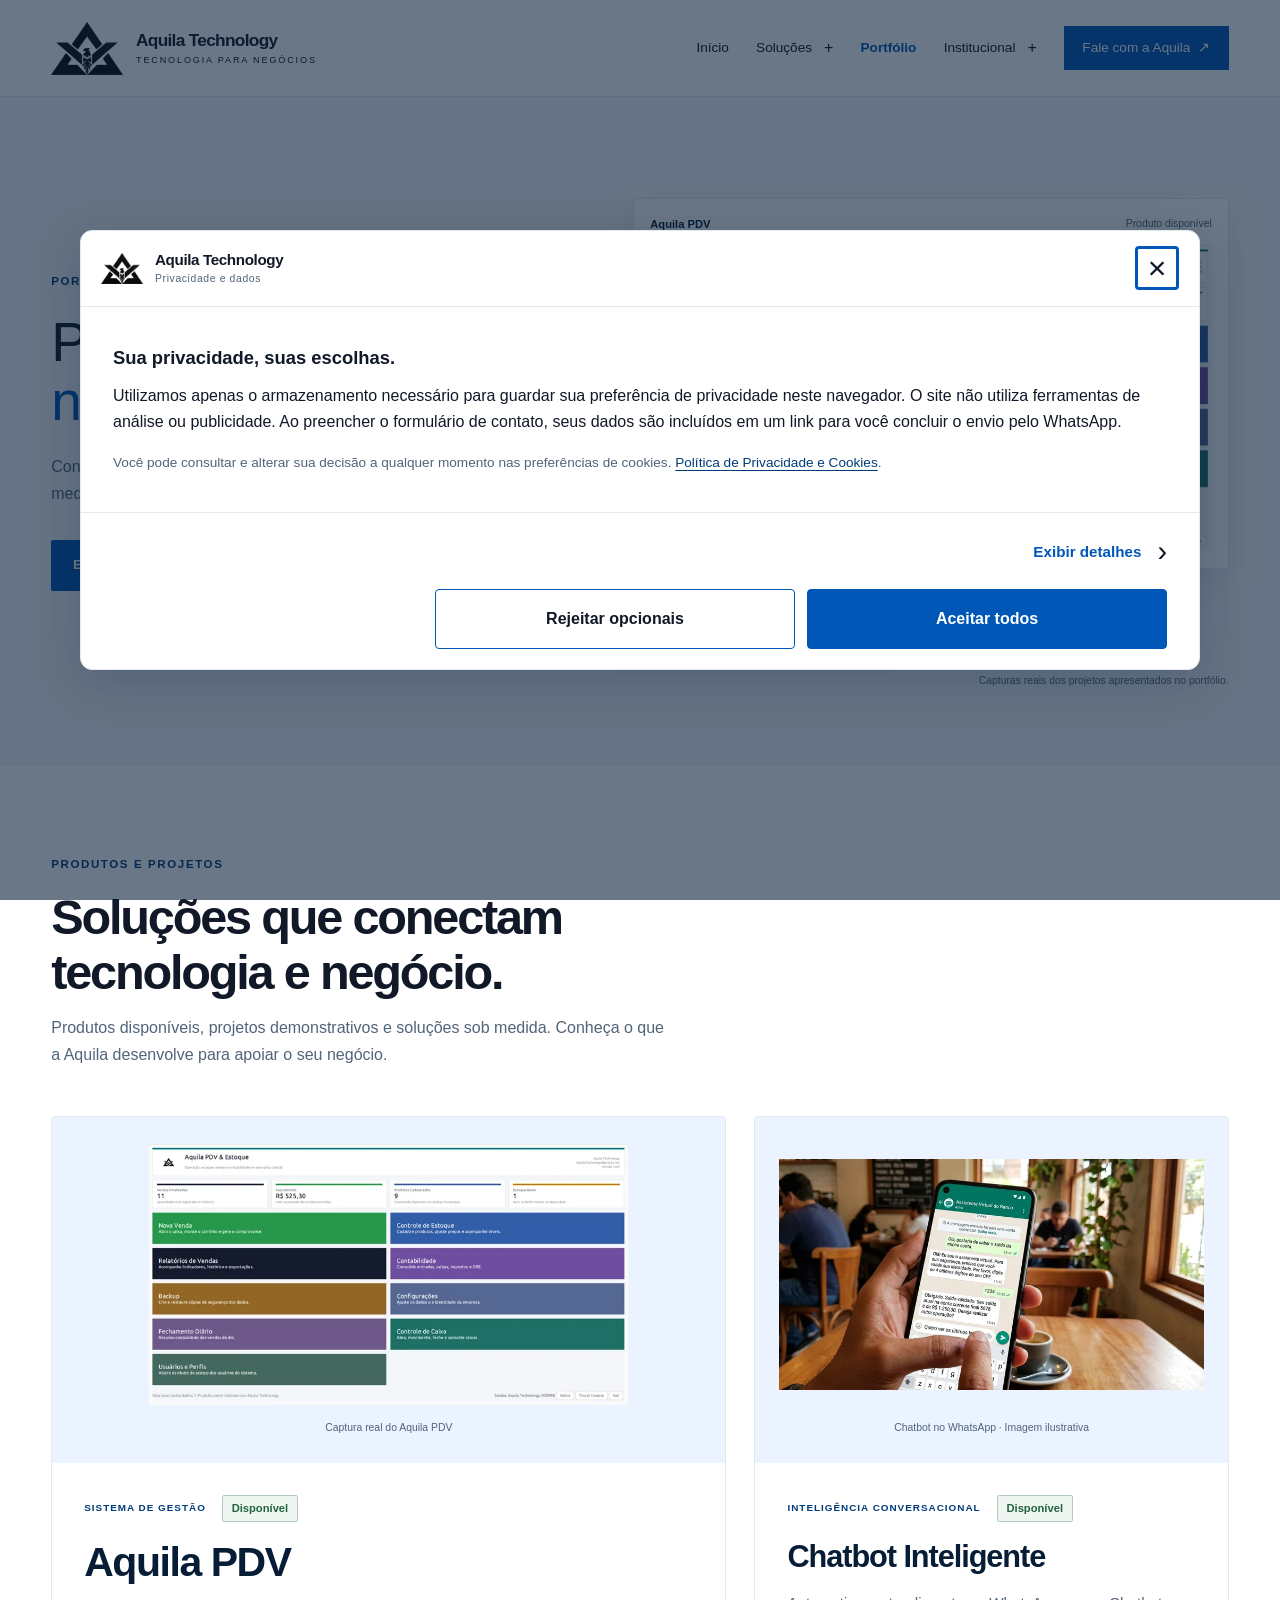
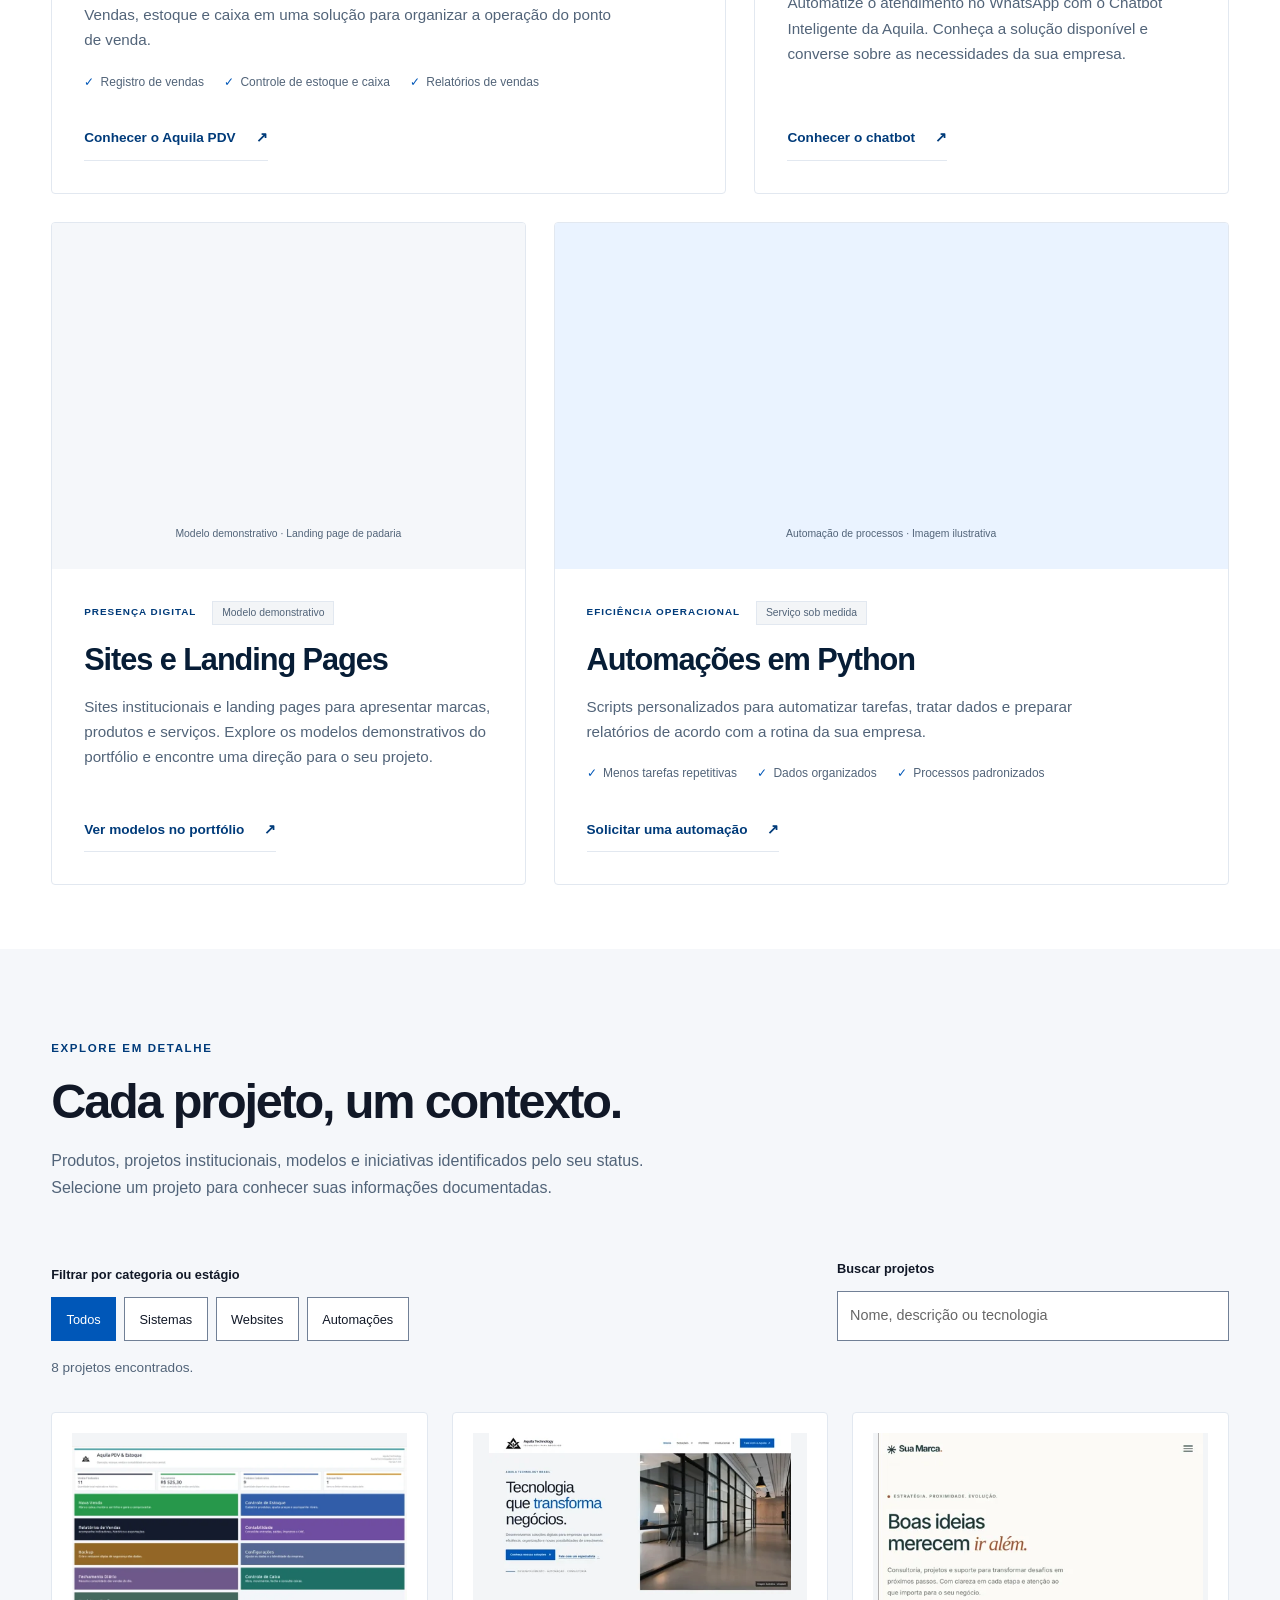
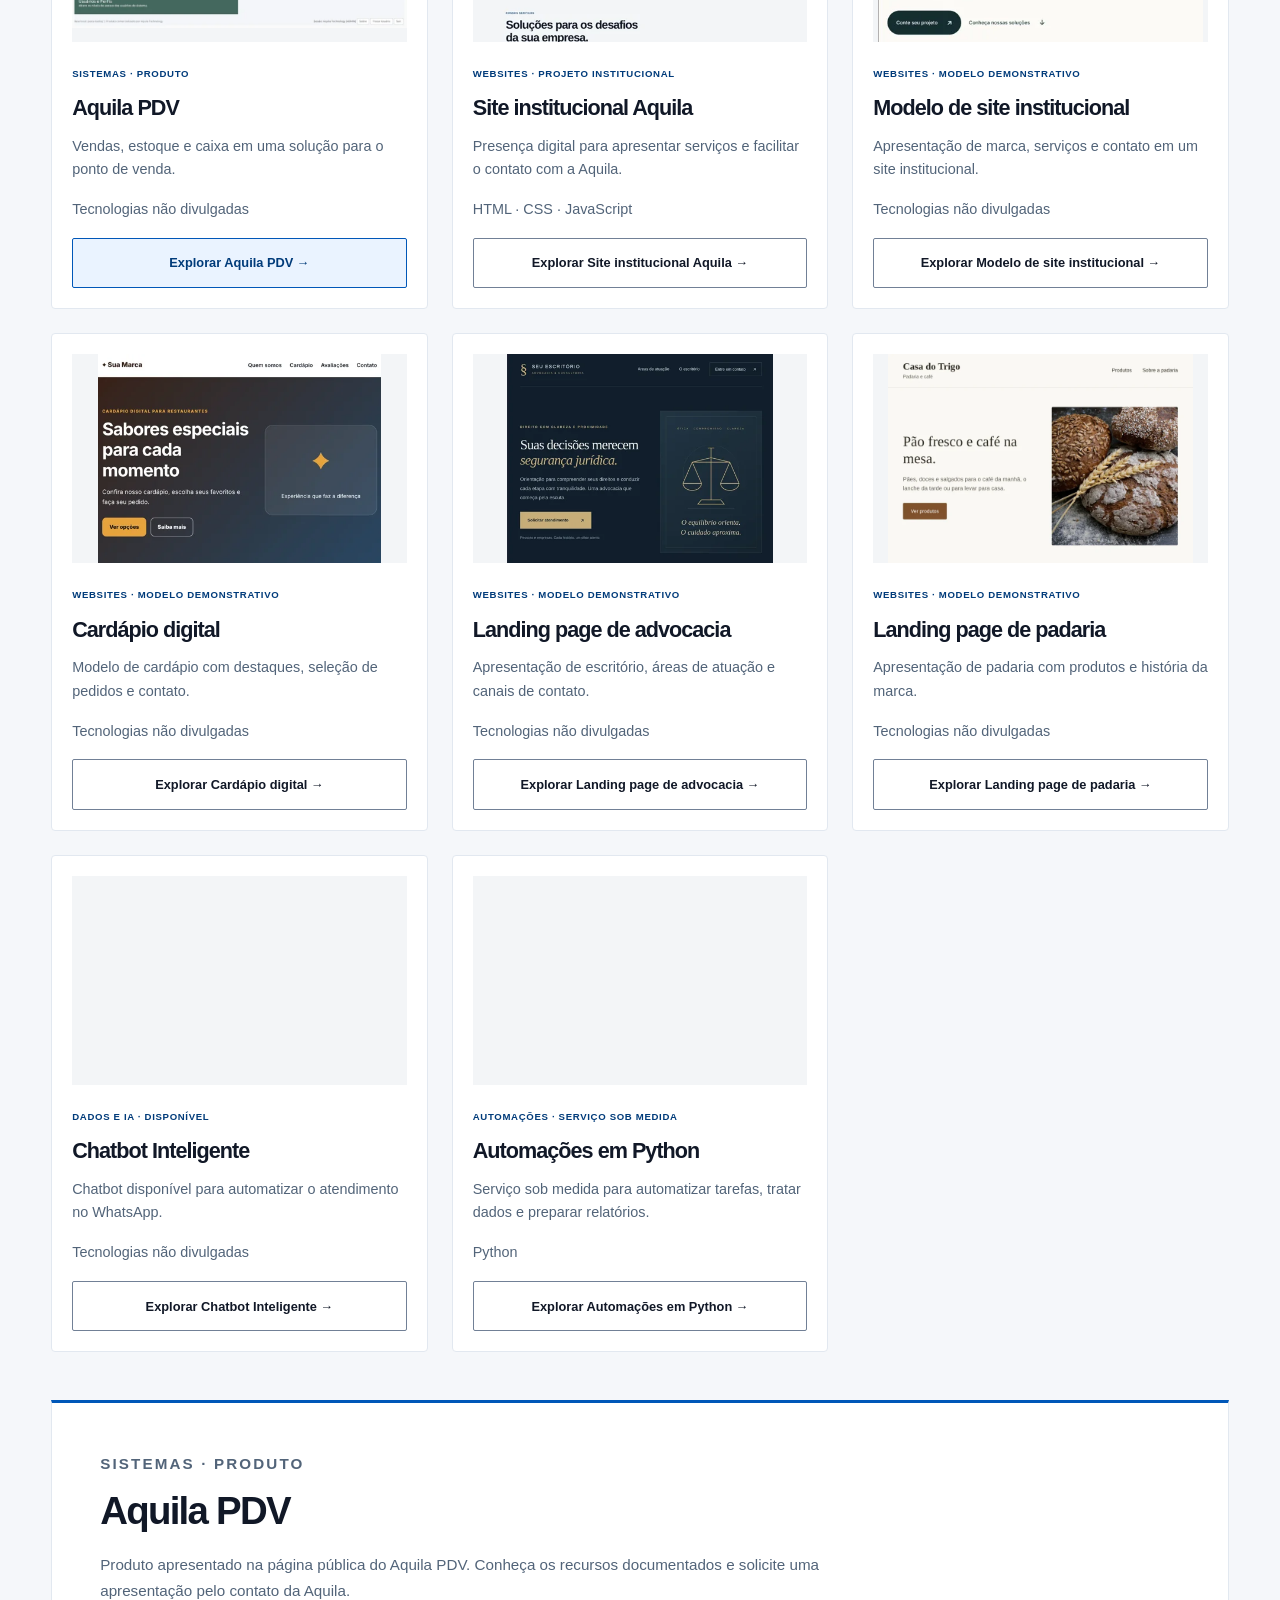
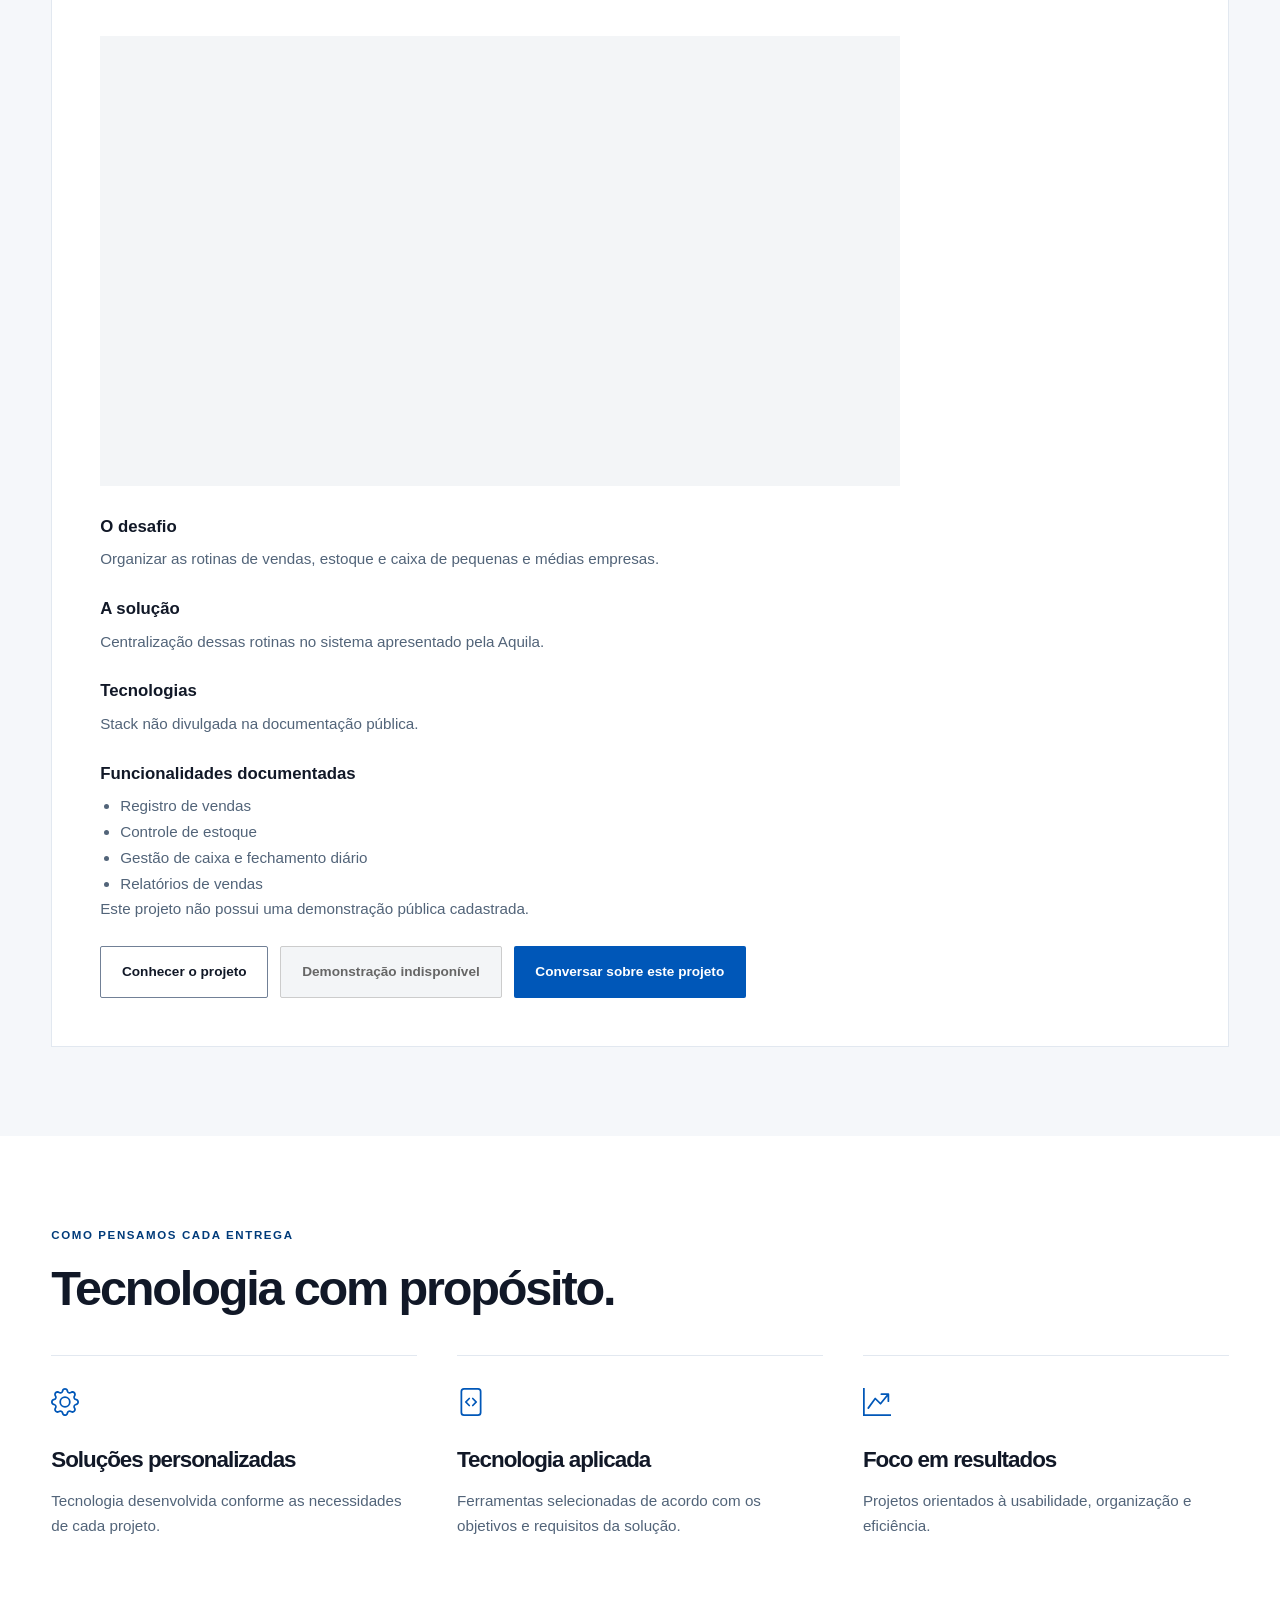
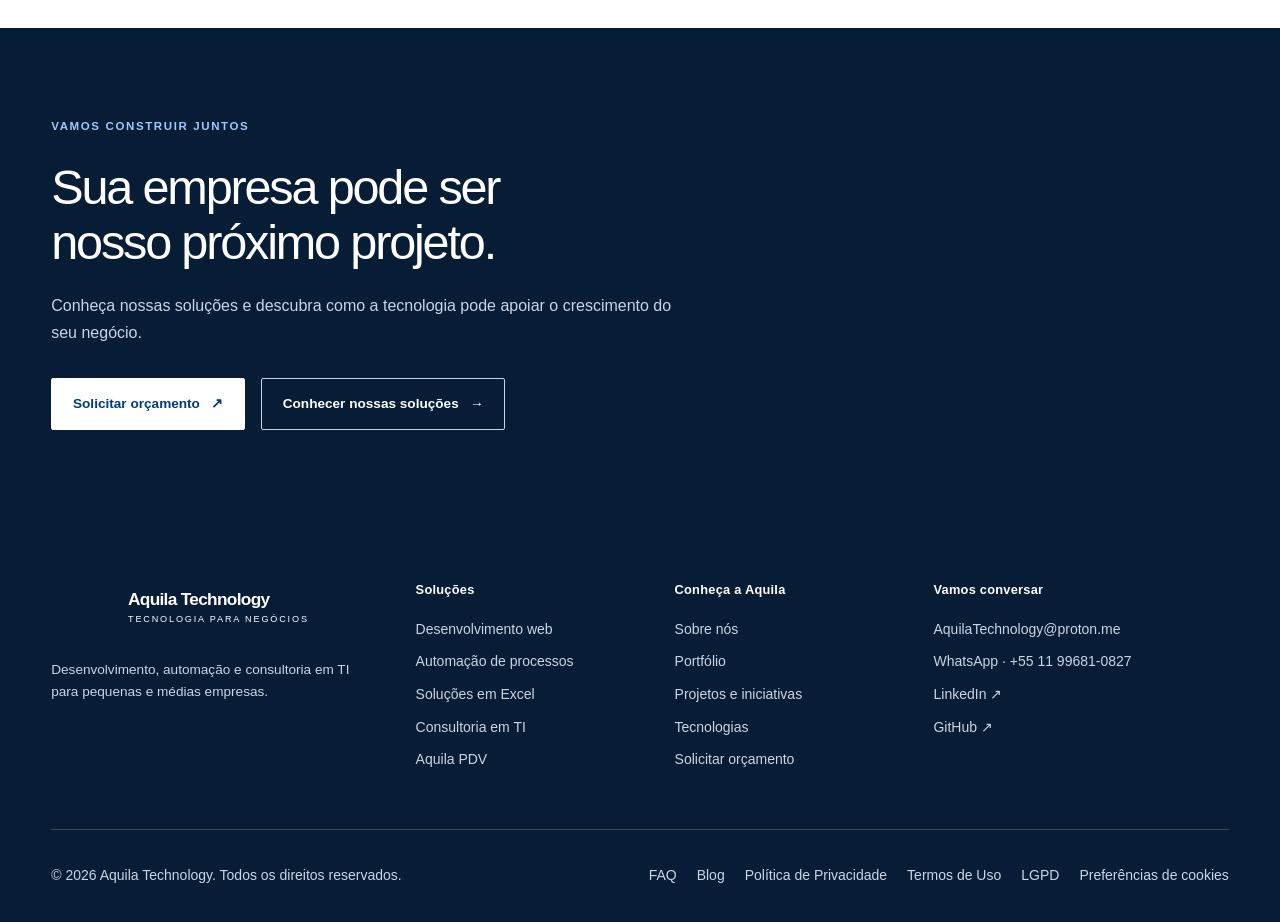
==== commit 45cb5d84: "fix: prevent stale styles after static deployment" ====
--- a/portfolio/index.html
+++ b/portfolio/index.html
@@ -18,11 +18,11 @@
     <title>Portfólio de Sites e Sistemas | Aquila Technology</title>
     <link rel="icon" type="image/png" sizes="64x64" href="/src/img/optimized/favicon-preto.png" />
     <link rel="icon" type="image/png" sizes="64x64" href="/src/img/optimized/favicon-branco.png" media="(prefers-color-scheme: dark)" />
-    <link rel="stylesheet" href="/styles.css" />
-    <link rel="stylesheet" href="/src/portfolio.css" />
+    <link rel="stylesheet" href="/styles.css?v=334ba0e91aaf2ee0" />
+    <link rel="stylesheet" href="/src/portfolio.css?v=249c78701ff9a89b" />
     <link rel="canonical" href="https://www.aquilatechnology.com.br/portfolio/" />
     <meta property="og:url" content="https://www.aquilatechnology.com.br/portfolio/" />
-    <link rel="stylesheet" href="/src/consent.css" />
+    <link rel="stylesheet" href="/src/consent.css?v=eee4f8b96b1bdc05" />
   </head>
   <body>
     <a class="skip-link" href="#conteudo">Pular para o conteúdo</a>
@@ -195,9 +195,9 @@
     </footer>
 
 
-    <script src="/src/js/main.js" defer></script>
-    <script src="/src/js/portfolio-core.js" defer></script>
-    <script src="/src/js/portfolio.js" defer></script>
+    <script src="/src/js/main.js?v=abb1a4e0d9e82f98" defer></script>
+    <script src="/src/js/portfolio-core.js?v=24336ca9a31b6079" defer></script>
+    <script src="/src/js/portfolio.js?v=2d724a12de0e8f04" defer></script>
 
     <dialog id="cookie-banner" class="cookie-banner" aria-labelledby="cookie-title" aria-describedby="cookie-description" hidden>
       <div class="cookie-header">
@@ -233,6 +233,6 @@
       </div>
     </dialog>
     <p id="cookie-notice" class="cookie-notice" role="status" aria-live="polite"></p>
-    <script src="/src/js/consent.js" defer></script>
+    <script src="/src/js/consent.js?v=c134056a61961ecf" defer></script>
   </body>
 </html>
